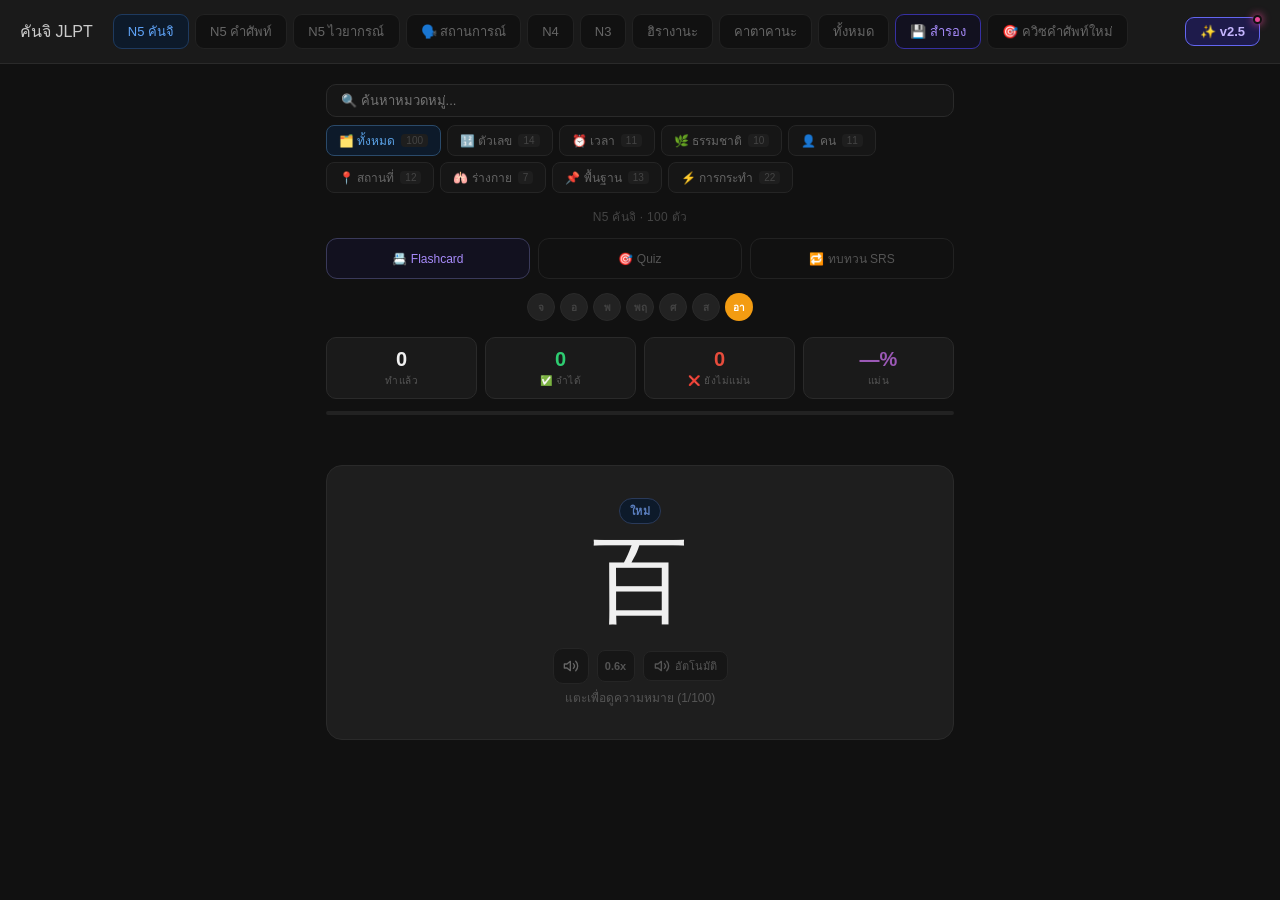
==== index.html @ 99de876d "fix: update service worker cache and html assets for PWA v5" ====
<!DOCTYPE html>
<html lang="th">
<head>
<meta charset="UTF-8">
<meta name="viewport" content="width=device-width, initial-scale=1, maximum-scale=1, user-scalable=no">
<title>คันจิ JLPT N5–N3 Flashcard</title>
<link rel="manifest" href="manifest.json">
<meta name="theme-color" content="#111111">
<meta name="mobile-web-app-capable" content="yes">
<meta name="apple-mobile-web-app-capable" content="yes">
<meta name="apple-mobile-web-app-status-bar-style" content="black">
<meta name="apple-mobile-web-app-title" content="JLPT">
<link rel="apple-touch-icon" href="apple-touch-icon.png">
<link rel="icon" type="image/png" href="icon-192.png">
<style>
*{box-sizing:border-box;margin:0;padding:0;}
body{font-family:'Segoe UI',sans-serif;background:#111;color:#f0f0f0;min-height:100vh;}
.topbar{background:#1a1a1a;border-bottom:1px solid #2a2a2a;padding:14px 20px;display:flex;align-items:center;gap:12px;flex-wrap:wrap;}
.app-title{font-size:16px;font-weight:500;color:#ccc;margin-right:8px;}


.content{max-width:660px;margin:0 auto;padding:20px 16px;}
.filter-wrap{margin-bottom:14px;}
.filter-search{
  width:100%;box-sizing:border-box;
  background:#161616;border:1px solid #2a2a2a;
  border-radius:10px;padding:8px 14px;
  color:#ccc;font-size:13px;margin-bottom:8px;
  outline:none;transition:border-color .15s;
}
.filter-search:focus{border-color:#444;}
.filter-bar{display:flex;gap:6px;flex-wrap:wrap;}
.filter-chip{
  display:inline-flex;align-items:center;gap:4px;
  font-size:12px;padding:5px 12px;border-radius:8px;
  border:1px solid #252525;background:#161616;
  color:#666;cursor:pointer;transition:all .15s;
  white-space:nowrap;
}
.filter-chip:hover{border-color:#3a3a3a;color:#999;background:#1c1c1c;}
.filter-chip.active{border-color:#3a3a5a;background:#1a1a2a;color:#a080f0;}
.filter-chip.active-n5{border-color:#2a4a6a;background:#0d1a2a;color:#5ba3e8;}
.filter-chip.active-vocab5{border-color:#3a2a6a;background:#1a1228;color:#a080f0;}
.filter-chip.active-n4{border-color:#1a4a1a;background:#0d1f0d;color:#4caf70;}
.filter-chip.active-n3{border-color:#4a2a1a;background:#1f100d;color:#e07850;}
.filter-chip .chip-count{
  font-size:10px;color:#444;background:#1e1e1e;
  border-radius:4px;padding:1px 5px;margin-left:2px;
}
.filter-chip.active .chip-count{color:#666;background:#ffffff10;}
.section-info{font-size:12px;color:#444;margin-bottom:12px;text-align:center;letter-spacing:.3px;}
/* stats replaced */
/* stat replaced */
.stat-n{font-size:22px;font-weight:500;}
.stat-l{font-size:11px;color:#666;margin-top:2px;}
.progress-bar{height:4px;background:#222;border-radius:2px;margin-bottom:16px;overflow:hidden;}
.progress-fill{height:100%;border-radius:2px;transition:width .3s;}
.pf-n5{background:#378ADD;}
.pf-vocab5{background:#9060e0;}
.pf-n4{background:#4caf70;}
.pf-n3{background:#e07850;}
.mode-badge{text-align:center;margin-bottom:10px;min-height:24px;}
.mode-badge span{display:inline-block;font-size:11px;padding:2px 12px;border-radius:20px;background:#2a2200;color:#e0b040;}
.card{background:#1e1e1e;border:1px solid #2a2a2a;border-radius:16px;min-height:270px;display:flex;flex-direction:column;align-items:center;justify-content:center;padding:2rem;cursor:pointer;transition:border-color .15s;margin-bottom:12px;user-select:none;}
.card:hover{border-color:#444;}
.kanji-big{font-size:96px;line-height:1;margin-bottom:10px;}
.vocab-big{font-size:38px;line-height:1.3;margin-bottom:10px;font-weight:500;text-align:center;word-break:break-all;}
.card-hint{font-size:12px;color:#555;}
.meaning{font-size:26px;font-weight:500;margin-bottom:6px;}
.readings{font-size:13px;color:#777;margin-bottom:4px;}
.cat-badge{display:inline-block;font-size:11px;padding:2px 10px;border-radius:10px;margin-top:6px;}


.done-screen{text-align:center;padding:2rem 0;}
.done-pct{font-size:60px;font-weight:500;margin-bottom:6px;}
.done-title{font-size:20px;font-weight:500;margin-bottom:6px;}
.done-sub{font-size:13px;color:#777;margin-bottom:20px;}
::-webkit-scrollbar{width:5px;}
::-webkit-scrollbar-track{background:#111;}
::-webkit-scrollbar-thumb{background:#333;border-radius:3px;}

/* ── STATS EXTENDED ── */
.stats{display:grid;grid-template-columns:repeat(4,1fr);gap:8px;margin-bottom:12px;}
.stat{background:#1a1a1a;border-radius:10px;padding:10px;text-align:center;border:1px solid #2a2a2a;}
.stat-n{font-size:20px;font-weight:600;}
.stat-l{font-size:10px;color:#555;margin-top:2px;letter-spacing:.5px;}
.stat-streak{color:#f39c12;}
.stat-pct{color:#9b59b6;}

/* ── QUIZ MODE ── */
.quiz-question{font-size:72px;font-weight:300;text-align:center;padding:30px 10px 10px;line-height:1.1;}
.quiz-question-sub{font-size:14px;color:#666;text-align:center;margin-bottom:20px;}
.quiz-choices{display:grid;grid-template-columns:1fr 1fr;gap:10px;margin-top:10px;}


/* ── MODE SELECTOR ── */


/* ── SRS BADGE ── */
.srs-badge{
  display:inline-block;padding:3px 10px;border-radius:20px;
  font-size:11px;font-weight:600;letter-spacing:.5px;margin-bottom:8px;
}
.srs-new{background:#0d1a2a;color:#5b7fbf;border:1px solid #2a3a5a;}
.srs-due{background:#2a1a0d;color:#e67e22;border:1px solid #5a3a1a;}
.srs-ok{background:#0d2a1a;color:#27ae60;border:1px solid #1a5a2a;}

/* ── SESSION DONE ── */
.done-wrap{padding:20px 0;text-align:center;}
.done-title{font-size:26px;font-weight:600;margin-bottom:6px;}
.done-sub{font-size:14px;color:#666;margin-bottom:24px;}
.done-grid{display:grid;grid-template-columns:1fr 1fr;gap:10px;margin-bottom:20px;}
.done-card{background:#1a1a1a;border-radius:12px;padding:16px;border:1px solid #2a2a2a;}
.done-num{font-size:28px;font-weight:700;}
.done-lbl{font-size:11px;color:#555;margin-top:4px;}


/* ── STREAK / CALENDAR ── */
.streak-row{display:flex;justify-content:center;gap:5px;margin:0 auto 16px;flex-wrap:wrap;}
.streak-dot{
  width:28px;height:28px;border-radius:50%;font-size:10px;
  display:flex;align-items:center;justify-content:center;
  font-weight:600;
}
.streak-dot.done{background:#27ae60;color:#fff;}
.streak-dot.today{background:#f39c12;color:#fff;}
.streak-dot.empty{background:#222;color:#444;border:1px solid #2a2a2a;}

/* ── CARD เพิ่ม feedback ── */
.card-feedback{text-align:center;padding:6px 0 0;font-size:13px;color:#666;}


/* ══ BUTTONS — redesigned ══ */
.btn-wrong,.btn-right{
  flex:1;position:relative;overflow:hidden;
  padding:14px 10px;font-size:14px;font-weight:500;
  border-radius:14px;cursor:pointer;
  transition:transform .12s, opacity .12s;
  display:flex;align-items:center;justify-content:center;gap:8px;
  border:none;
}
.btn-wrong{
  background:#2a0e0e;color:#f87171;
  box-shadow:inset 0 0 0 1.5px #7f1d1d;
}
.btn-wrong:hover{background:#3a1212;transform:translateY(-1px);}
.btn-wrong:active{transform:scale(.97);}
.btn-right{
  background:#0e2a18;color:#4ade80;
  box-shadow:inset 0 0 0 1.5px #14532d;
}
.btn-right:hover{background:#122e1c;transform:translateY(-1px);}
.btn-right:active{transform:scale(.97);}
.btn-row{display:flex;gap:10px;margin-top:14px;}

/* ── Mode tabs ── */
.mode-tabs{display:flex;gap:8px;margin-bottom:14px;}
.mode-tab{
  flex:1;padding:10px 6px;border-radius:11px;font-size:12px;font-weight:500;
  border:1.5px solid #222;background:#111;
  color:#555;cursor:pointer;text-align:center;
  transition:all .15s;display:flex;align-items:center;justify-content:center;gap:5px;
}
.mode-tab:hover{border-color:#333;color:#888;}
.mode-tab.active{border-color:#3a3a5a;color:#a78bfa;background:#12111f;}

/* ── Level tabs ── */
.level-tabs{display:flex;gap:6px;}
.level-tab{
  padding:6px 14px;border-radius:9px;
  border:1.5px solid #222;background:#111;
  color:#666;cursor:pointer;font-size:13px;font-weight:500;
  transition:all .15s;
}
.level-tab:hover{border-color:#333;color:#999;}
.level-tab.active-n5{background:#0d1a2a;color:#60a5fa;border-color:#1e3a5f;}
.level-tab.active-vocab5{background:#12111f;color:#a78bfa;border-color:#3730a3;}
.level-tab.active-n4{background:#0d1f0d;color:#4ade80;border-color:#14532d;}
.level-tab.active-n3{background:#1c0d07;color:#fb923c;border-color:#7c2d12;}
.level-tab.active-quiz{background:#1e1b4b;color:#c4b5fd;border-color:#6366f1;}

/* ── Done screen buttons ── */
.done-btn{
  width:100%;padding:14px;border-radius:13px;font-size:14px;font-weight:500;
  cursor:pointer;border:none;
  display:flex;align-items:center;justify-content:center;gap:8px;
  transition:transform .12s,opacity .12s;
}
.done-btn:hover{opacity:.88;transform:translateY(-1px);}
.done-btn:active{transform:scale(.97);}
.done-btn.primary{background:#0e2a18;color:#4ade80;box-shadow:inset 0 0 0 1.5px #14532d;}
.done-btn.secondary{background:#12111f;color:#a78bfa;box-shadow:inset 0 0 0 1.5px #3730a3;}
.done-btn.danger{background:#2a0e0e;color:#f87171;box-shadow:inset 0 0 0 1.5px #7f1d1d;}
.done-actions{display:flex;flex-direction:column;gap:10px;}

/* ── Quiz next button ── */
.quiz-next{
  display:flex;align-items:center;justify-content:center;gap:8px;
  width:100%;margin-top:12px;padding:14px;
  background:#0e2a18;border:none;box-shadow:inset 0 0 0 1.5px #14532d;
  border-radius:13px;color:#4ade80;font-size:14px;font-weight:500;
  cursor:pointer;transition:transform .12s,opacity .12s;
}
.quiz-next:hover{opacity:.88;transform:translateY(-1px);}
.quiz-next:active{transform:scale(.97);}

/* ── Quiz choices ── */
.quiz-btn{
  background:#141414;
  border:1.5px solid #252525;
  border-radius:12px;padding:15px 12px;
  font-size:14px;color:#aaa;cursor:pointer;
  text-align:center;transition:all .15s;line-height:1.4;font-weight:500;
}
.quiz-btn:hover{border-color:#444;color:#ccc;background:#1a1a1a;}
.quiz-btn.correct{background:#0e2a18;border-color:#4ade80;color:#4ade80;}
.quiz-btn.wrong{background:#2a0e0e;border-color:#f87171;color:#f87171;}
.quiz-btn.reveal{background:#12111f;border-color:#818cf8;color:#818cf8;}

.speak-btn{display:inline-flex;align-items:center;justify-content:center;width:36px;height:36px;border-radius:10px;cursor:pointer;border:1.5px solid #252525;background:#161616;color:#666;transition:all .15s;flex-shrink:0;}
.speak-btn:hover{border-color:#444;color:#aaa;background:#1c1c1c;}
.speak-btn:active{transform:scale(.93);}
.speak-slow-btn{display:inline-flex;align-items:center;justify-content:center;width:38px;height:32px;border-radius:8px;cursor:pointer;border:1.5px solid #252525;background:#161616;color:#555;font-size:11px;font-weight:600;transition:all .15s;}
.speak-slow-btn:hover{border-color:#444;color:#aaa;}
.speak-auto-btn{display:inline-flex;align-items:center;gap:5px;padding:5px 10px;border-radius:8px;cursor:pointer;border:1.5px solid #252525;background:#161616;color:#555;font-size:11px;font-weight:500;transition:all .15s;}
.speak-auto-btn:hover{border-color:#333;color:#888;}
.speak-auto-btn.active{border-color:#3730a3;color:#a78bfa;background:#12111f;}
.speak-row{display:flex;align-items:center;gap:8px;justify-content:center;margin:10px 0 4px;}
@keyframes pulse-ring{0%{box-shadow:0 0 0 0 #a78bfa40;}70%{box-shadow:0 0 0 6px #a78bfa00;}100%{box-shadow:0 0 0 0 #a78bfa00;}}

/* ── PREVENT SCROLL JUMP ON BUTTON CLICK ── */
html,body{scroll-behavior:auto!important;overscroll-behavior:none;}
#main{overflow-anchor:none;}
.level-tabs{overflow-anchor:none;}
.filter-bar{overflow-anchor:none;}
.level-tabs,.mode-tabs,.filter-bar{
  -webkit-overflow-scrolling:touch;
  overscroll-behavior:contain;
}
.level-tab,.mode-tab,.filter-chip,.speak-btn,.speak-slow-btn,.speak-auto-btn,
.btn-wrong,.btn-right,.quiz-btn,.quiz-next,.done-btn{
  touch-action:manipulation;
  -webkit-tap-highlight-color:transparent;
  user-select:none;
  -webkit-user-select:none;
}
/* ป้องกัน layout shift ตอนกดปุ่ม */
.card{will-change:auto;}
#main{min-height:320px;}

/* ── PREVENT FILTER REFLOW ── */
.filter-bar{
  min-height:36px;
  align-content:flex-start;
}
.filter-chip{
  flex-shrink:0;
}

/* ── KANA TABS ── */
.level-tab.active-hiragana{background:#1a0a2a;color:#c084fc;border-color:#6b21a8;}
.level-tab.active-katakana{background:#0a1a2a;color:#67e8f9;border-color:#0e7490;}
.pf-hiragana{background:#9333ea;}
.pf-katakana{background:#0891b2;}

/* ── KANA CARD ── */
.kana-big{font-size:120px;line-height:1;text-align:center;margin-bottom:8px;font-weight:300;}
.kana-row-badge{
  display:inline-block;padding:3px 10px;border-radius:20px;
  font-size:11px;font-weight:600;letter-spacing:.5px;margin-bottom:6px;
  background:#1e1e1e;color:#666;border:1px solid #2a2a2a;
}
.kana-romaji{font-size:32px;color:#a78bfa;font-weight:500;text-align:center;margin:6px 0;}
.kana-hint{font-size:12px;color:#444;text-align:center;margin-top:6px;}


/* ── PREVENT LAYOUT SHIFT ── */
#main{
  min-height:380px;
  contain:layout style;
}
.content-wrap{
  position:relative;
}


/* ── GRAMMAR CARD ── */
.level-tab.active-grammar5{background:#1a1200;color:#fbbf24;border-color:#92400e;}
.pf-grammar5{background:#d97706;}
.grammar-pattern{font-size:36px;font-weight:600;text-align:center;margin-bottom:6px;color:#f0f0f0;line-height:1.3;}
.grammar-reading{font-size:14px;color:#888;text-align:center;margin-bottom:10px;}
.grammar-meaning{font-size:18px;color:#fbbf24;font-weight:500;text-align:center;margin:8px 0;}
.grammar-ex{
  background:#1a1a00;border:1px solid #2a2500;border-radius:10px;
  padding:10px 14px;margin-top:10px;text-align:center;
}
.grammar-ex-jp{font-size:16px;color:#d4d4d4;margin-bottom:4px;line-height:1.5;}
.grammar-ex-th{font-size:13px;color:#888;}
.grammar-cat-badge{
  display:inline-block;padding:3px 10px;border-radius:20px;
  font-size:11px;font-weight:600;
  background:#1a1200;color:#fbbf24;border:1px solid #92400e;
  margin-bottom:8px;
}


/* ══ BACKUP / RESTORE ══ */
.level-tab.backup-tab{margin-left:auto;color:#a78bfa;border-color:#3730a3;background:#12111f;}
.backup-banner{
  display:flex;align-items:center;gap:8px;flex-wrap:wrap;
  background:#2a1a0d;border:1px solid #5a3a1a;color:#e0b040;
  border-radius:12px;padding:10px 12px;margin-bottom:12px;font-size:13px;
}
.backup-banner span{flex:1;min-width:150px;}
.backup-banner button{
  padding:6px 12px;border-radius:9px;font-size:12px;font-weight:500;cursor:pointer;
  border:1.5px solid #7c4a1a;background:#3a2410;color:#fbbf24;touch-action:manipulation;
}
.backup-banner button.ghost{background:transparent;border-color:#3a2a1a;color:#a08040;}
.modal-overlay{
  position:fixed;inset:0;background:rgba(0,0,0,.72);z-index:1000;
  display:none;align-items:center;justify-content:center;padding:16px;
}
.modal-overlay.open,
.modal-overlay.active{display:flex;}
.modal-box{
  width:100%;max-width:460px;max-height:90vh;overflow-y:auto;
  background:#1a1a1a;border:1px solid #2a2a2a;border-radius:16px;padding:18px;
}
.modal-head{display:flex;align-items:center;justify-content:space-between;font-size:16px;font-weight:600;margin-bottom:12px;}
.modal-x{
  width:32px;height:32px;border-radius:9px;border:1.5px solid #252525;
  background:#161616;color:#888;font-size:14px;cursor:pointer;touch-action:manipulation;
}
.backup-info{font-size:13px;color:#999;line-height:1.7;margin-bottom:14px;background:#141414;border-radius:10px;padding:10px 12px;}
.backup-info b{color:#ddd;font-weight:500;}
.backup-info .ok{color:#4ade80;}
.backup-info .warn{color:#fbbf24;}
.modal-actions{display:flex;flex-direction:column;gap:10px;}
.modal-actions.row{flex-direction:row;margin-top:10px;}
.modal-actions.row .done-btn{flex:1;font-size:13px;padding:12px 8px;}
.backup-adv{margin-top:14px;font-size:13px;color:#777;}
.backup-adv summary{cursor:pointer;padding:6px 0;}
.backup-adv textarea{
  width:100%;margin-top:8px;background:#111;border:1px solid #2a2a2a;border-radius:10px;
  padding:8px 10px;color:#ccc;font-size:12px;font-family:monospace;resize:vertical;
}
.backup-msg{min-height:20px;font-size:13px;margin-top:12px;text-align:center;}
.backup-msg.ok{color:#4ade80;}
.backup-msg.err{color:#f87171;}
.backup-tip{font-size:12px;color:#666;line-height:1.6;margin-top:10px;border-top:1px solid #252525;padding-top:10px;}


/* ══ SCENES (สถานการณ์จริง) ══ */
.level-tab{flex-shrink:0;white-space:nowrap;}   /* แท็บเยอะขึ้น: ไม่บีบจนตัวหนังสือขึ้นบรรทัดใหม่ ให้เลื่อนด้านข้างแทน */
.filter-chip.active-scene{border-color:#14532d;background:#0c1f14;color:#4ade80;}
.level-tab.active-scene{background:#0c1f14;color:#4ade80;border-color:#14532d;}
.pf-scene{background:#22c55e;}
.vocab-big.phrase{font-size:26px;line-height:1.55;word-break:normal;overflow-wrap:anywhere;}
.quiz-question.phrase-q{font-size:26px;font-weight:500;line-height:1.55;padding:14px 8px 6px;overflow-wrap:anywhere;}
.who-badge{display:inline-block;font-size:11px;padding:2px 10px;border-radius:10px;margin:0 0 8px 6px;}
.who-me{background:#0c1f14;color:#4ade80;}
.who-they{background:#2a1a00;color:#fbbf24;}
#scene-bar{margin-bottom:10px;text-align:center;}
.scene-open-btn{
  padding:9px 16px;border-radius:12px;font-size:14px;font-weight:500;cursor:pointer;
  border:1.5px solid #14532d;background:#0c1f14;color:#4ade80;touch-action:manipulation;
}
.scene-hint{font-size:12px;color:#555;line-height:1.6;}
.scene-box{max-width:520px;}
.scene-tip{font-size:12.5px;color:#a08040;background:#1a1408;border:1px solid #3a2a10;border-radius:10px;padding:9px 12px;margin-bottom:12px;line-height:1.7;}
.scene-play{
  width:100%;padding:11px;border-radius:12px;font-size:14px;font-weight:600;cursor:pointer;margin-bottom:12px;
  border:1.5px solid #14532d;background:#0c1f14;color:#4ade80;touch-action:manipulation;
}
.scene-line{border-radius:12px;padding:10px 12px;margin-bottom:8px;border:1px solid #252525;transition:border-color .2s,background .2s;}
.scene-line.sl-me{background:#101a14;border-left:3px solid #22c55e;}
.scene-line.sl-they{background:#1a1610;border-left:3px solid #d97706;}
.scene-line.playing{border-color:#a78bfa;background:#17142a;}
.scene-who{font-size:11px;color:#777;margin-bottom:4px;}
.scene-jp{font-size:20px;font-weight:500;line-height:1.5;color:#eee;overflow-wrap:anywhere;}
.scene-kana{font-size:13px;color:#aaa;margin-top:2px;}
.scene-ro{font-size:12.5px;color:#7a7a9a;margin-top:2px;}
.scene-th{font-size:13.5px;color:#cbb26a;margin-top:4px;line-height:1.55;}

/* ── CHANGELOG ── */
.btn-changelog-tab{
  position:relative;
  display:inline-flex;
  align-items:center;
  gap:5px;
  background:#1e1b4b!important;
  color:#c4b5fd!important;
  border-color:#6366f1!important;
  font-weight:600;
}
.btn-changelog-tab:hover{background:#312e81!important;border-color:#818cf8!important;color:#fff!important;}
.changelog-unread-dot{
  position:absolute;
  top:-3px;
  right:-3px;
  width:9px;
  height:9px;
  background:#ec4899;
  border:2px solid #111;
  border-radius:50%;
  box-shadow:0 0 8px #ec4899;
  display:none;
}
.changelog-unread-dot.show{
  display:block;
  animation:pulse-dot 1.8s infinite;
}
@keyframes pulse-dot{
  0%,100%{transform:scale(1);opacity:1;}
  50%{transform:scale(1.25);opacity:0.8;}
}
.changelog-timeline{
  display:flex;
  flex-direction:column;
  gap:14px;
  margin-top:12px;
}
.changelog-card{
  background:#18181b;
  border:1px solid #27272a;
  border-radius:12px;
  padding:14px 16px;
  position:relative;
}
.changelog-card.latest{
  border-color:#6366f1;
  background:#1e1b4b33;
  box-shadow:0 0 16px rgba(99,102,241,0.15);
}
.changelog-badge-new{
  display:inline-block;
  font-size:10px;
  font-weight:700;
  padding:2px 7px;
  background:#ec4899;
  color:#fff;
  border-radius:10px;
  margin-left:6px;
  vertical-align:middle;
}
.changelog-version-header{
  display:flex;
  align-items:center;
  justify-content:space-between;
  margin-bottom:8px;
  padding-bottom:6px;
  border-bottom:1px solid #27272a;
}
.changelog-version{
  font-size:14.5px;
  font-weight:700;
  color:#fff;
}
.changelog-date{
  font-size:12px;
  color:#a1a1aa;
}
.changelog-list{
  list-style:none;
  padding:0;
  margin:0;
  display:flex;
  flex-direction:column;
  gap:8px;
  font-size:12.5px;
  color:#d4d4d8;
  line-height:1.55;
}
.changelog-list li{
  display:flex;
  align-items:flex-start;
  gap:8px;
}
.changelog-list li span.emoji{
  flex-shrink:0;
  font-size:15px;
}
</style>
</head>
<body>
<div class="topbar">
  <span class="app-title">คันจิ JLPT</span>
  <div class="level-tabs">
    <button class="level-tab active-n5" id="tab-n5" onclick="event.preventDefault();switchLevel('n5')">N5 คันจิ</button>
    <button class="level-tab" id="tab-vocab5" onclick="event.preventDefault();switchLevel('vocab5')">N5 คำศัพท์</button>
    <button class="level-tab" id="tab-grammar5" onclick="event.preventDefault();switchLevel('grammar5')">N5 ไวยากรณ์</button>
    <button class="level-tab" id="tab-scene" onclick="event.preventDefault();switchLevel('scene')">🗣️ สถานการณ์</button>
    <button class="level-tab" id="tab-n4" onclick="event.preventDefault();switchLevel('n4')">N4</button>
    <button class="level-tab" id="tab-n3" onclick="event.preventDefault();switchLevel('n3')">N3</button>
    <button class="level-tab" id="tab-hiragana" onclick="event.preventDefault();switchLevel('hiragana')">ฮิรางานะ</button>
    <button class="level-tab" id="tab-katakana" onclick="event.preventDefault();switchLevel('katakana')">คาตาคานะ</button>
    <button class="level-tab" id="tab-all" onclick="event.preventDefault();switchLevel('all')">ทั้งหมด</button>
    <button class="level-tab backup-tab" id="btn-backup" onclick="event.preventDefault();openBackup()">💾 สำรอง</button>
    <button class="level-tab" id="tab-quiz" onclick="event.preventDefault();switchLevel('quiz')">🎯 ควิซคำศัพท์ใหม่</button>
  </div>
  <button class="level-tab btn-changelog-tab" id="btn-changelog" onclick="event.preventDefault();openChangelog()" style="margin-left:auto;flex-shrink:0;" title="บันทึกการอัปเดตระบบ">
    <span>✨ v2.5</span>
    <span class="changelog-unread-dot" id="changelog-badge-dot"></span>
  </button>
</div>
<div id="quiz-view" style="display:none;width:100%;height:calc(100dvh - 58px);min-height:500px;background:#111;">
  <iframe id="quiz-frame" src="quiz.html?embedded=1" style="width:100%;height:100%;border:none;display:block;" title="ควิซคำศัพท์ใหม่"></iframe>
</div>
<div class="content">
  <div id="backup-banner"></div>
  <div class="filter-wrap"><input class="filter-search" id="filter-search" placeholder="🔍 ค้นหาหมวดหมู่..." oninput="filterChips(this.value)"><div class="filter-bar" id="filters"></div></div>
  <div class="section-info" id="section-info"></div>
  <div id="scene-bar"></div>
  <div class="mode-tabs">
    <div class="mode-tab active" id="mt-flash" onclick="event.preventDefault();setMode('flash')">📇 Flashcard</div>
    <div class="mode-tab" id="mt-quiz" onclick="event.preventDefault();setMode('quiz')">🎯 Quiz</div>
    <div class="mode-tab" id="mt-srs" onclick="event.preventDefault();setMode('srs')">🔁 ทบทวน SRS</div>
  </div>
  <div class="streak-row" id="streak-row"></div>
  <div class="stats">
    <div class="stat"><div class="stat-n" id="s-total">0</div><div class="stat-l">ทำแล้ว</div></div>
    <div class="stat"><div class="stat-n" id="s-right" style="color:#2ecc71">0</div><div class="stat-l">✅ จำได้</div></div>
    <div class="stat"><div class="stat-n" id="s-wrong" style="color:#e74c3c">0</div><div class="stat-l">❌ ยังไม่แม่น</div></div>
    <div class="stat"><div class="stat-n stat-pct" id="s-pct">0%</div><div class="stat-l">แม่น</div></div>
  </div>
  <div class="progress-bar"><div class="progress-fill pf-n5" id="prog" style="width:0%"></div></div>
  <div class="mode-badge" id="mode-label"></div>
  <div id="main"></div>
</div>
<div class="modal-overlay" id="scene-modal" onclick="if(event.target===this)closeScene()">
  <div class="modal-box scene-box" role="dialog" aria-modal="true" aria-label="บทสนทนา">
    <div class="modal-head"><span id="scene-title"></span><button class="modal-x" onclick="closeScene()" aria-label="ปิด">✕</button></div>
    <div class="scene-tip" id="scene-tip"></div>
    <button class="scene-play" id="scene-play-btn" data-playing="0" onclick="playScene()">▶ เล่นทั้งบท</button>
    <div id="scene-list"></div>
  </div>
</div>
<div class="modal-overlay" id="backup-modal" onclick="if(event.target===this)closeBackup()">
  <div class="modal-box" role="dialog" aria-modal="true" aria-label="สำรองและกู้คืนข้อมูล">
    <div class="modal-head"><span>💾 สำรอง / กู้คืนข้อมูล</span><button class="modal-x" onclick="closeBackup()" aria-label="ปิด">✕</button></div>
    <div class="backup-info" id="backup-info"></div>
    <div class="modal-actions">
      <button class="done-btn primary" onclick="exportBackup()">⬆️ ส่งออกไฟล์สำรอง</button>
      <button class="done-btn secondary" onclick="document.getElementById('import-file').click()">⬇️ นำเข้าจากไฟล์</button>
      <input type="file" id="import-file" accept=".json,application/json" hidden onchange="importFile(this)">
    </div>
    <details class="backup-adv">
      <summary>ใช้ข้อความแทนไฟล์ (คัดลอก / วาง)</summary>
      <textarea id="backup-text" rows="5" placeholder="วางข้อมูลสำรองที่นี่ แล้วกด นำเข้าจากข้อความ"></textarea>
      <div class="modal-actions row">
        <button class="done-btn secondary" onclick="copyBackup()">คัดลอกข้อมูล</button>
        <button class="done-btn secondary" onclick="importFromTextarea()">นำเข้าจากข้อความ</button>
      </div>
    </details>
    <div class="backup-msg" id="backup-msg"></div>
    <div class="backup-tip">เคล็ดลับ: ข้อมูลใน Safari กับแอปที่ Add to Home Screen เก็บแยกกัน ถ้าจะย้าย ให้ส่งออกจาก Safari ก่อน แล้วนำเข้าในแอปบนหน้าจอหลัก</div>
  </div>
</div>
<!-- CHANGELOG MODAL -->
<div class="modal-overlay" id="changelog-modal" onclick="if(event.target===this)closeChangelog()">
  <div class="modal-box" role="dialog" aria-modal="true" aria-label="บันทึกการอัปเดตระบบ" style="max-width:560px;max-height:85vh;display:flex;flex-direction:column;">
    <div class="modal-head" style="flex-shrink:0;">
      <span style="display:flex;align-items:center;gap:8px;">
        <span>✨ บันทึกการอัปเดตระบบ</span>
        <span style="font-size:11px;background:#6366f122;color:#a5b4fc;border:1px solid #6366f155;padding:2px 8px;border-radius:10px;font-weight:600;">v2.5</span>
      </span>
      <button class="modal-x" onclick="closeChangelog()">✕</button>
    </div>
    <div style="overflow-y:auto;padding-right:4px;margin-top:8px;">
      <p style="font-size:13px;color:#94a3b8;margin-bottom:14px;line-height:1.5;">
        รายละเอียดการพัฒนาและฟังก์ชันใหม่ในแต่ละเวอร์ชัน เพื่อให้คุณเรียนและฝึกจำภาษาญี่ปุ่นได้อย่างมีประสิทธิภาพสูงสุด
      </p>
      <div class="changelog-timeline">
        <!-- v2.5 -->
        <div class="changelog-card latest">
          <div class="changelog-version-header">
            <div class="changelog-version">
              v2.5.0 <span class="changelog-badge-new">LATEST</span>
            </div>
            <div class="changelog-date">20 พ.ย. 2026</div>
          </div>
          <ul class="changelog-list">
            <li><span class="emoji">⏳</span><div><b>ระบบวิเคราะห์คำที่ตอบช้า:</b> หน้าสรุปผลควิซแสดงรายการคำที่ตอบช้าเกินเกณฑ์ ระบุเวลาที่ใช้ พร้อมปุ่มฟังเสียง 🔊 และปุ่ม <code>[ ฝึกเฉพาะคำที่ตอบช้า ]</code> ให้ทบทวนเฉพาะคำที่ยังไม่คล่องได้ทันที</div></li>
            <li><span class="emoji">🏷️</span><div><b>แยกหัวข้อ/บทเรียนในหน้าผลลัพธ์:</b> แยกป้ายชื่อหัวข้อออกมาให้ชัดเจน ไม่ปะปนกับข้อความยินดี</div></li>
            <li><span class="emoji">⌨️</span><div><b>ปรับปรุงโหมดพิมพ์คำอ่าน (Typing Mode):</b> ซ่อนคำใบ้ "ความหมาย: เสียงอ่าน" ไม่ให้สปอยล์คำตอบขณะทำแบบทดสอบตัวอักษร</div></li>
            <li><span class="emoji">🔤</span><div><b>ระบบตรวจโรมาจิอัจฉริยะ (Romaji Normalizer):</b> พิมพ์ <code>ぢ</code> รองรับทั้ง <code>ji</code> และ <code>di</code>, พิมพ์ <code>づ</code> รองรับทั้ง <code>zu</code> และ <code>du</code> ตามการสะกดมาตรฐานสากล</div></li>
            <li><span class="emoji">📐</span><div><b>ปรับสัดส่วนเสียงควบและเสียงกัก (拗音/促音):</b> ปรับขนาดตัวเล็กพิเศษ (ゃ, ゅ, ょ, っ ฯลฯ) ให้มีสัดส่วนชัดเจน อ่านง่าย ไม่สับสนกับตัวเต็ม</div></li>
            <li><span class="emoji">🔄</span><div><b>ระบบทดสอบต่อเนื่องข้ามหลายหัวข้อ:</b> เมื่อเลือกหลายบทและมีคำศัพท์ที่ยังไม่ได้ทำ ระบบจะแสดงกล่องแจ้งเตือนพร้อมปุ่มให้ทำคำที่เหลือต่อได้ทันที</div></li>
            <li><span class="emoji">🔍</span><div><b>ตรวจทานฐานข้อมูลทั้งระบบ (1,736 รายการ):</b> ตรวจสอบความถูกต้องของคันจิ คำศัพท์ ไวยากรณ์ และบทสนทนาสถานการณ์จริงทั้งหมด</div></li>
            <li><span class="emoji">📢</span><div><b>หน้าต่างแจ้งเตือนการอัปเดต (Changelog):</b> เพิ่มปุ่ม ✨ v2.5 พร้อมไฟแจ้งเตือนสีชมพูเมื่อมีการอัปเดตระบบ</div></li>
          </ul>
        </div>

        <!-- v2.4 -->
        <div class="changelog-card">
          <div class="changelog-version-header">
            <div class="changelog-version">v2.4.0</div>
            <div class="changelog-date">18 พ.ย. 2026</div>
          </div>
          <ul class="changelog-list">
            <li><span class="emoji">⚡</span><div><b>โหมด Speedrun Challenge:</b> จับเวลาแบบรวดเร็วทดสอบความจำระยะสั้น พร้อมจัดระดับเกรด S, A, B, C, D</div></li>
            <li><span class="emoji">🎧</span><div><b>โหมดฟังเสียงแล้วตอบ (Listening Quiz):</b> ฝึกทักษะการฟังเสียงเจ้าของภาษาโดยตรง</div></li>
            <li><span class="emoji">📚</span><div><b>ระบบคลังคำศัพท์และจัดการคำศัพท์:</b> เพิ่ม แก้ไข ลบคำศัพท์ในแต่ละบทเรียนได้เองอย่างอิสระ</div></li>
          </ul>
        </div>

        <!-- v2.3 -->
        <div class="changelog-card">
          <div class="changelog-version-header">
            <div class="changelog-version">v2.3.0</div>
            <div class="changelog-date">16 พ.ย. 2026</div>
          </div>
          <ul class="changelog-list">
            <li><span class="emoji">🗣️</span><div><b>หมวดสถานการณ์จริง (Scenes):</b> เพิ่มบทสนทนาที่พบบ่อยในชีวิตประจำวัน เช่น ร้านสะดวกซื้อ ร้านอาหาร การเดินทาง</div></li>
            <li><span class="emoji">💾</span><div><b>ระบบ Backup & Restore:</b> ส่งออกและนำเข้าข้อมูลความก้าวหน้าและคำศัพท์เป็นไฟล์ JSON สำรองไว้ได้ทุกเมื่อ</div></li>
          </ul>
        </div>

        <!-- v2.2 -->
        <div class="changelog-card">
          <div class="changelog-version-header">
            <div class="changelog-version">v2.2.0</div>
            <div class="changelog-date">14 พ.ย. 2026</div>
          </div>
          <ul class="changelog-list">
            <li><span class="emoji">📖</span><div><b>ควิซไวยากรณ์ N5 (Grammar Quiz):</b> ทดสอบรูปประโยคไวยากรณ์พร้อมตัวอย่างการใช้งานจริง</div></li>
            <li><span class="emoji">🇯🇵</span><div><b>หมวดตัวอักษร ฮิรางานะ และ คาตาคานะ:</b> คลังอักษรพื้นฐาน พร้อมเสียงขุ่น (濁音) และเสียงควบ (拗音)</div></li>
          </ul>
        </div>

        <!-- v2.1 -->
        <div class="changelog-card">
          <div class="changelog-version-header">
            <div class="changelog-version">v2.1.0</div>
            <div class="changelog-date">12 พ.ย. 2026</div>
          </div>
          <ul class="changelog-list">
            <li><span class="emoji">📊</span><div><b>ระบบความจำ SRS (Spaced Repetition):</b> ติดตามสถิติความจำ จำแนกคำที่แม่นยำและคำที่ต้องทบทวน</div></li>
            <li><span class="emoji">🔊</span><div><b>ระบบออกเสียงคำศัพท์ (TTS):</b> เสียงอ่านภาษาญี่ปุ่นที่เป็นธรรมชาติในทุกโหมดการเรียนรู้</div></li>
          </ul>
        </div>

        <!-- v2.0 -->
        <div class="changelog-card">
          <div class="changelog-version-header">
            <div class="changelog-version">v2.0.0</div>
            <div class="changelog-date">10 พ.ย. 2026</div>
          </div>
          <ul class="changelog-list">
            <li><span class="emoji">🚀</span><div><b>เปิดตัว Progressive Web App (PWA):</b> รองรับการทำงาน Offline 100% สามารถติดตั้งลงหน้าจอโฮมทั้ง iOS และ Android</div></li>
          </ul>
        </div>
      </div>
    </div>
  </div>
</div>
<script src="data/kanji.js"></script>
<script src="data/vocab5.js"></script>
<script src="data/kana.js"></script>
<script src="data/grammar5.js"></script>
<script src="data/scenes.js"></script>
<script>


function shuffle(a){const b=[...a];for(let i=b.length-1;i>0;i--){const j=Math.floor(Math.random()*(i+1));[b[i],b[j]]=[b[j],b[i]];}return b;}


// ══════════════════════════════════════════════════════════
//  STATE
// ══════════════════════════════════════════════════════════
let currentLevel='n5', activeCat='ทั้งหมด';
let deck=[], wrongSet=[], idx=0, right=0, wrong=0, flipped=false;
let currentMode='flash';   // 'flash' | 'quiz' | 'srs'
let quizAnswered=false;

// ══════════════════════════════════════════════════════════
//  LOCALSTORAGE  — สถิติ + SRS + Streak
// ══════════════════════════════════════════════════════════
function loadLS(k,def){try{const v=localStorage.getItem(k);return v!=null?JSON.parse(v):def;}catch{return def;}}
function saveLS(k,v){try{localStorage.setItem(k,JSON.stringify(v));}catch{}}

// SRS: {word -> {ease, interval, due, reps}}
function getSRS(){return loadLS('jlpt_srs',{});}
function saveSRS(d){saveLS('jlpt_srs',d);}

// Streak: {dates:[...], lastDate:'YYYY-MM-DD'}
function getStreak(){return loadLS('jlpt_streak',{dates:[],lastDate:''});}
function saveStreak(d){saveLS('jlpt_streak',d);}

// Lifetime stats
function getLifeStats(){return loadLS('jlpt_life',{sessions:0,totalRight:0,totalWrong:0});}
function saveLifeStats(d){saveLS('jlpt_life',d);}

function todayStr(){
  const d=new Date();
  return d.getFullYear()+'-'+String(d.getMonth()+1).padStart(2,'0')+'-'+String(d.getDate()).padStart(2,'0');
}

function markTodayDone(){
  const s=getStreak(), today=todayStr();
  if(!s.dates.includes(today)) s.dates.push(today);
  s.lastDate=today;
  saveStreak(s);
}

function renderStreakRow(){
  const s=getStreak(), today=todayStr();
  const el=document.getElementById('streak-row');
  if(!el) return;
  // แสดง 7 วันล่าสุด
  const days=['อา','จ','อ','พ','พฤ','ศ','ส'];
  let html='';
  for(let i=6;i>=0;i--){
    const d=new Date(); d.setDate(d.getDate()-i);
    const ds=d.getFullYear()+'-'+String(d.getMonth()+1).padStart(2,'0')+'-'+String(d.getDate()).padStart(2,'0');
    const dow=days[d.getDay()];
    const done=s.dates.includes(ds);
    const isToday=ds===today;
    html+=`<div class="streak-dot ${isToday?'today':done?'done':'empty'}" title="${ds}">${dow}</div>`;
  }
  // แสดง streak count
  let streak=0;
  for(let i=0;i<30;i++){
    const d=new Date(); d.setDate(d.getDate()-i);
    const ds=d.getFullYear()+'-'+String(d.getMonth()+1).padStart(2,'0')+'-'+String(d.getDate()).padStart(2,'0');
    if(s.dates.includes(ds)) streak++; else break;
  }
  if(streak>0) html+=`<div style="font-size:12px;color:#f39c12;margin-left:6px;display:flex;align-items:center">🔥 ${streak}</div>`;
  el.innerHTML=html;
}

// ══════════════════════════════════════════════════════════
//  SRS ALGORITHM  (SM-2 simplified)
// ══════════════════════════════════════════════════════════
function srsKey(d){ return d.c || d.w || d.k || d.p || ''; }

function srsUpdate(d, ok){
  const srs=getSRS();
  const key=srsKey(d);
  let r=srs[key]||{ease:2.5,interval:1,due:0,reps:0};
  if(ok){
    r.reps++;
    r.interval = r.reps===1?1: r.reps===2?3: Math.round(r.interval*r.ease);
    r.ease=Math.max(1.3, r.ease+(0.1-(5-4)*(0.08+(5-4)*0.02)));
  } else {
    r.reps=0; r.interval=1; r.ease=Math.max(1.3,r.ease-0.2);
  }
  r.due=Date.now()+(r.interval*24*60*60*1000);
  srs[key]=r;
  saveSRS(srs);
}

function isDue(d){
  const srs=getSRS();
  const r=srs[srsKey(d)];
  if(!r) return true;  // ใหม่ = ถือว่า due
  return Date.now()>=r.due;
}

function srsLabel(d){
  const srs=getSRS();
  const r=srs[srsKey(d)];
  if(!r) return '<span class="srs-badge srs-new">ใหม่</span>';
  if(Date.now()>=r.due) return '<span class="srs-badge srs-due">ถึงเวลาทบทวน</span>';
  const days=Math.ceil((r.due-Date.now())/(24*60*60*1000));
  return `<span class="srs-badge srs-ok">ทบทวนใน ${days} วัน</span>`;
}

// ══════════════════════════════════════════════════════════
//  MODE SELECTOR
// ══════════════════════════════════════════════════════════
function setMode(m){
  lockScroll();
  currentMode=m;
  ['flash','quiz','srs'].forEach(x=>{
    const el=document.getElementById('mt-'+x);
    if(el) el.className='mode-tab'+(m===x?' active':'');
  });
  startAll();
}

// ══════════════════════════════════════════════════════════
//  BASE DATA
// ══════════════════════════════════════════════════════════
function shuffle(a){for(let i=a.length-1;i>0;i--){const j=Math.floor(Math.random()*(i+1));[a[i],a[j]]=[a[j],a[i]];}return a;}

function getBase(){
  if(currentLevel==='n5') return n5;
  if(currentLevel==='vocab5') return vocab5;
  if(currentLevel==='scene') return [...scenes];   // สำเนา: shuffle() สลับ array ในที่เดิม ต้องไม่ทำลายลำดับบทสนทนา
  if(currentLevel==='n4') return n4;
  if(currentLevel==='n3') return n3;
  if(currentLevel==='grammar5') return grammar5;
  if(currentLevel==='hiragana') return hiragana;
  if(currentLevel==='katakana') return katakana;
  return [...n5,...n4,...n3];
}

function getSource(){
  let base=getBase();
  const isKanaMode=currentLevel==='hiragana'||currentLevel==='katakana';
  if(activeCat!=='ทั้งหมด') base=base.filter(d=>isKanaMode?d.row===activeCat:d.cat===activeCat);
  if(currentMode==='srs'){
    const due=base.filter(d=>isDue(d));
    return shuffle(due.length>0?due:base).slice(0,30);
  }
  return shuffle(base);
}

function getCats(){
  if(currentLevel==='hiragana'||currentLevel==='katakana'){
    const rows=new Set(getBase().map(d=>d.row));
    return['ทั้งหมด',...rows];
  }
  const s=new Set(getBase().map(d=>d.cat));
  return['ทั้งหมด',...s];
}

// ══════════════════════════════════════════════════════════
//  LEVEL / FILTER
// ══════════════════════════════════════════════════════════
function switchLevel(lv){
  if(currentLevel===lv) return;  // กดซ้ำ level เดิม → ไม่ทำอะไร
  lockScroll();
  currentLevel=lv;

  const contentEl = document.querySelector('.content');
  const quizViewEl = document.getElementById('quiz-view');

  ['n5','vocab5','scene','n4','n3','grammar5','hiragana','katakana','all','quiz'].forEach(l=>{
    const t=document.getElementById('tab-'+l);
    if(t) t.className='level-tab';
  });
  const actTab = document.getElementById('tab-'+lv);
  if(actTab) actTab.className='level-tab active-'+lv;

  if(lv === 'quiz'){
    if(contentEl) contentEl.style.display = 'none';
    if(quizViewEl){
      quizViewEl.style.display = 'block';
      const iframe = document.getElementById('quiz-frame');
      if(iframe && !iframe.getAttribute('src')){
        iframe.src = 'quiz.html?embedded=1';
      }
    }
    return;
  }

  if(contentEl) contentEl.style.display = 'block';
  if(quizViewEl) quizViewEl.style.display = 'none';

  activeCat='ทั้งหมด';
  const pf=document.getElementById('prog');
  const pfMap={n5:'pf-n5',vocab5:'pf-vocab5',scene:'pf-scene',n4:'pf-n4',n3:'pf-n3',
               grammar5:'pf-grammar5',hiragana:'pf-hiragana',katakana:'pf-katakana',all:'pf-n3'};
  if(pf) pf.className='progress-fill '+(pfMap[lv]||'pf-n3');
  renderFilters(); startAll();
}


const CAT_EMOJI={
  'ทั้งหมด':'🗂️','การกระทำ':'⚡','พื้นฐาน':'📌','คน':'👤','เวลา':'⏰',
  'ธรรมชาติ':'🌿','สถานที่':'📍','ตัวเลข':'🔢','ร่างกาย':'🫁',
  'กริยา':'🏃','การทักทาย':'👋','ครอบครัว':'👨‍👩‍👧','สรรพนาม':'💬',
  'บ้าน':'🏠','อาหาร':'🍜','การเดินทาง':'🚆','โรงเรียน':'📚',
  'ช้อปปิ้ง':'🛍️','สี':'🎨','คุณศัพท์':'✨','สำนวน':'💭',
  'ปริมาณ':'📊','ทิศทาง':'🧭','งานอดิเรก':'🎮','ประเทศ':'🌏',
  'ประโยคสำคัญ':'🗣️','การทำงาน':'💼','อนุภาค':'🔗','รูปประโยค':'📝','te-form':'🔄','ない-form':'🚫','ความต้องการ':'💫','ความสามารถ':'💪','ความรู้สึก':'❤️','คำถาม':'❓','อื่นๆ':'🌟',
};
function renderFilters(){
  const cats=getCats();
  const base=getBase();
  const lvClass='active-'+(currentLevel==='all'?'n3':currentLevel);
  const container=document.getElementById('filters');

  // ถ้ายังไม่มี chip หรือ level/cat list เปลี่ยน → สร้างใหม่
  const existingCats=[...container.querySelectorAll('.filter-chip')].map(b=>b.dataset.cat);
  const storedLevel=container.dataset.level||'';
  const needRebuild = storedLevel !== currentLevel ||
                      existingCats.length !== cats.length ||
                      cats.some((c,i)=>c!==existingCats[i]);
  container.dataset.level=currentLevel;

  if(needRebuild){
    container.innerHTML=cats.map(c=>{
      const isKM=currentLevel==='hiragana'||currentLevel==='katakana';
    const cnt=c==='ทั้งหมด'?base.length:base.filter(d=>isKM?d.row===c:d.cat===c).length;
      const em=CAT_EMOJI[c]||'•';
      const isAct=c===activeCat;
      return `<button class="filter-chip${isAct?' '+lvClass:''}" onclick="event.preventDefault();setFilter('${c}')" data-cat="${c}">
        ${em} ${c}<span class="chip-count">${cnt}</span>
      </button>`;
    }).join('');
    return;
  }

  // ถ้า chip มีอยู่แล้ว → อัปเดตเฉพาะ class (ไม่ rebuild DOM)
  container.querySelectorAll('.filter-chip').forEach(btn=>{
    const c=btn.dataset.cat;
    const isAct=c===activeCat;
    btn.className='filter-chip'+(isAct?' '+lvClass:'');
  });
}

function filterChips(q){
  const btns=document.querySelectorAll('.filter-chip');
  btns.forEach(b=>{
    const cat=b.dataset.cat||'';
    b.style.display=(cat==='ทั้งหมด'||cat.includes(q)||CAT_EMOJI[cat]?.includes(q))?'':'none';
  });
}

function setFilter(c){
  if(activeCat===c) return;  // กดซ้ำ cat เดิม → ไม่ทำอะไร
  lockScroll(); activeCat=c; renderFilters(); startAll();
}

// ══════════════════════════════════════════════════════════
//  START SESSION
// ══════════════════════════════════════════════════════════
function startAll(){
  lockScroll();
  deck=getSource(); wrongSet=[]; idx=0; right=0; wrong=0;
  updateStats(); renderCard();
  document.getElementById('mode-label').innerHTML=
    currentMode==='srs'?'<span class="mode-badge">🔁 SRS Mode</span>':
    currentMode==='quiz'?'<span class="mode-badge">🎯 Quiz Mode</span>':'';
  const lblMap={n5:'N5 คันจิ',vocab5:'N5 คำศัพท์',scene:'สถานการณ์จริง',n4:'N4',n3:'N3',all:'ทุกระดับ',grammar5:'N5 ไวยากรณ์',hiragana:'ฮิรางานะ',katakana:'คาตาคานะ'};
  const lbl=lblMap[currentLevel]||currentLevel.toUpperCase();
  document.getElementById('section-info').textContent=
    lbl+(activeCat!=='ทั้งหมด'?' · '+activeCat:'')+' · '+deck.length+' ตัว';
  renderStreakRow();
  renderSceneBar();
}

function startWrong(){
  if(wrongSet.length===0) return;
  const isKana = (currentLevel === 'hiragana' || currentLevel === 'katakana');
  deck=shuffle([...wrongSet]); wrongSet=[]; idx=0; right=0; wrong=0;
  updateStats(); renderCard();
  document.getElementById('mode-label').innerHTML=`<span class="mode-badge" style="color:#e74c3c;border-color:#e74c3c">🔴 ซ่อมเฉพาะ${isKana ? 'ตัว' : 'ข้อ'}ที่ผิด</span>`;
}

// ══════════════════════════════════════════════════════════
//  STATS
// ══════════════════════════════════════════════════════════
function updateStats(){
  document.getElementById('s-total').textContent=idx;
  document.getElementById('s-right').textContent=right;
  document.getElementById('s-wrong').textContent=wrong;
  const pct=idx>0?Math.round((right/idx)*100):0;
  document.getElementById('s-pct').textContent=(idx>0?pct:'—')+'%';
  const prog=deck.length>0?Math.round((idx/deck.length)*100):0;
  document.getElementById('prog').style.width=prog+'%';
}

// ══════════════════════════════════════════════════════════
//  RENDER CARD  (Flashcard mode)
// ══════════════════════════════════════════════════════════
function renderCard(){
  if(idx>=deck.length){renderDone();return;}
  flipped=false; quizAnswered=false;
  const d=deck[idx];
  if(currentMode==='quiz'){renderQuiz(d);return;}
  const isGrammar=!!d.p;
  const isKana2=!!d.c&&!d.p;
  const isVocab=!!d.w&&!d.c&&!d.p;
  const dispWord=isKana2?d.c:isVocab?(d.k||d.w):d.k;
  if(autoSpeak){setTimeout(()=>speakCard(false),250);}
  const speakRow=`<div class="speak-row">
    <button class="speak-btn" onclick="event.stopPropagation();speakCard(false)"><svg width="16" height="16" viewBox="0 0 24 24" fill="none" stroke="currentColor" stroke-width="2" stroke-linecap="round" stroke-linejoin="round"><polygon points="11 5 6 9 2 9 2 15 6 15 11 19 11 5"/><path d="M19.07 4.93a10 10 0 0 1 0 14.14"/><path d="M15.54 8.46a5 5 0 0 1 0 7.07"/></svg></button>
    <button class="speak-slow-btn" onclick="event.stopPropagation();speakCard(true)">0.6x</button>
    <button class="speak-auto-btn${autoSpeak?' active':''}" id="auto-speak-btn" onclick="event.stopPropagation();toggleAutoSpeak()"><svg width="16" height="16" viewBox="0 0 24 24" fill="none" stroke="currentColor" stroke-width="2" stroke-linecap="round" stroke-linejoin="round"><polygon points="11 5 6 9 2 9 2 15 6 15 11 19 11 5"/><path d="M19.07 4.93a10 10 0 0 1 0 14.14"/><path d="M15.54 8.46a5 5 0 0 1 0 7.07"/></svg> อัตโนมัติ</button>
  </div>`;
  if(isGrammar){
    document.getElementById('main').innerHTML=`
      <div class="card" id="card" onclick="flipCard()">
        <div class="grammar-cat-badge">${d.cat}</div>
        <div class="grammar-pattern">${d.p}</div>
        <div class="grammar-reading">${d.r}</div>
        <div class="card-hint">แตะเพื่อดูความหมาย + ตัวอย่าง (${idx+1}/${deck.length})</div>
      </div>
      <div id="reveal"></div>`;
    return;
  }
  if(isKana2){
    document.getElementById('main').innerHTML=`
      <div class="card" id="card" onclick="flipCard()">
        <div class="kana-row-badge">${d.row}</div>
        <div class="kana-big">${d.c}</div>
        ${speakRow}
        <div class="card-hint">แตะเพื่อดูคำอ่าน (${idx+1}/${deck.length})</div>
      </div>
      <div id="reveal"></div>`;
    return;
  }
  document.getElementById('main').innerHTML=`
    <div class="card" id="card" onclick="flipCard()">
      ${srsLabel(d)}${whoBadge(d)}
      <div class="${isVocab?'vocab-big':'kanji-big'}${d.who?' phrase':''}">${dispWord}</div>
      ${isVocab&&d.k?`<div style="color:#666;font-size:13px;text-align:center;margin-top:-4px">${d.w}</div>`:''}
      ${speakRow}
      <div class="card-hint">แตะเพื่อดูความหมาย (${idx+1}/${deck.length})</div>
    </div>
    <div id="reveal"></div>`;
}

// ══════════════════════════════════════════════════════════
//  FLIP CARD
// ══════════════════════════════════════════════════════════


const catColors={
  'ตัวเลข':'background:#0c2a4a;color:#5ba3e8',
  'เวลา':'background:#0a2a14;color:#4caf70',
  'ธรรมชาติ':'background:#052a1e;color:#3dbf90',
  'คน':'background:#2a0a1e;color:#d47aa0',
  'สถานที่':'background:#2a1a00;color:#e0a030',
  'ร่างกาย':'background:#2a1008;color:#e07850',
  'พื้นฐาน':'background:#1a0a2a;color:#9a80e0',
  'การกระทำ':'background:#1e1e1e;color:#aaa',
  'การทักทาย':'background:#0a2a2a;color:#40c0b0',
  'สรรพนาม':'background:#1a0a3a;color:#b090f0',
  'ครอบครัว':'background:#2a0a2a;color:#e080c0',
  'บ้าน':'background:#1a1a00;color:#c0b030',
  'อาหาร':'background:#2a1500;color:#f09040',
  'การเดินทาง':'background:#002a1a;color:#40d080',
  'โรงเรียน':'background:#002020;color:#30b0c0',
  'ช้อปปิ้ง':'background:#2a002a;color:#d060d0',
  'สี':'background:#0a0a2a;color:#8090f0',
  'คุณศัพท์':'background:#2a1a00;color:#e0a040',
  'กริยา':'background:#001a2a;color:#40a0e0',
  'ธรรมชาติ':'background:#012a10;color:#50d070',
  'ทิศทาง':'background:#1a1a2a;color:#90a0d0',
  'ปริมาณ':'background:#2a1a1a;color:#d09090',
  'สำนวน':'background:#1a2a1a;color:#80c080',
  'งานอดิเรก':'background:#2a1a2a;color:#c080b0',
  'ประเทศ':'background:#002a2a;color:#40c0c0'
};

function flipCard(){
  if(flipped) return; flipped=true;
  const d=deck[idx];
  const isGrammarF=!!d.p;
  const isKana2F=!!d.c&&!d.p;
  const cc=catColors[d.cat]||'background:#222;color:#aaa';
  // ── Grammar branch ────────────────────────────────────────
  if(isGrammarF){
    if(autoSpeak){speak(d.p,false);}
    document.getElementById('card').innerHTML=`
      <div class="grammar-cat-badge">${d.cat}</div>
      <div class="grammar-pattern">${d.p}</div>
      <div class="grammar-reading">${d.r}</div>
      <div class="grammar-meaning">${d.th}</div>
      <div class="grammar-ex">
        <div class="grammar-ex-jp">${d.ex}</div>
        <div class="grammar-ex-th">${d.ext}</div>
      </div>`;
    document.getElementById('reveal').innerHTML=`
      <div class="btn-row">
        <button class="btn-wrong" onclick="answer(false)"><svg width="16" height="16" viewBox="0 0 24 24" fill="none" stroke="currentColor" stroke-width="2.5" stroke-linecap="round"><line x1="18" y1="6" x2="6" y2="18"/><line x1="6" y1="6" x2="18" y2="18"/></svg>ยังไม่แม่น</button>
        <button class="btn-right" onclick="answer(true)"><svg width="16" height="16" viewBox="0 0 24 24" fill="none" stroke="currentColor" stroke-width="2.5" stroke-linecap="round" stroke-linejoin="round"><polyline points="20 6 9 17 4 12"/></svg>จำได้!</button>
      </div>`;
    return;
  }
  // ── Kana branch ───────────────────────────────────────────
  if(isKana2F){
    if(autoSpeak){speakCard(false);}
    document.getElementById('card').innerHTML=`
      <div class="kana-row-badge">${d.row}</div>
      <div class="kana-big">${d.c}</div>
      <div class="kana-romaji">${d.r}</div>`;
    document.getElementById('reveal').innerHTML=`
      <div class="speak-row" style="margin-bottom:6px">
        <button class="speak-btn" onclick="speakCard(false)"><svg width="16" height="16" viewBox="0 0 24 24" fill="none" stroke="currentColor" stroke-width="2" stroke-linecap="round" stroke-linejoin="round"><polygon points="11 5 6 9 2 9 2 15 6 15 11 19 11 5"/><path d="M19.07 4.93a10 10 0 0 1 0 14.14"/><path d="M15.54 8.46a5 5 0 0 1 0 7.07"/></svg></button>
        <button class="speak-slow-btn" onclick="speakCard(true)">0.6x</button>
      </div>
      <div class="btn-row">
        <button class="btn-wrong" onclick="answer(false)"><svg width="16" height="16" viewBox="0 0 24 24" fill="none" stroke="currentColor" stroke-width="2.5" stroke-linecap="round"><line x1="18" y1="6" x2="6" y2="18"/><line x1="6" y1="6" x2="18" y2="18"/></svg>ยังไม่แม่น</button>
        <button class="btn-right" onclick="answer(true)"><svg width="16" height="16" viewBox="0 0 24 24" fill="none" stroke="currentColor" stroke-width="2.5" stroke-linecap="round" stroke-linejoin="round"><polyline points="20 6 9 17 4 12"/></svg>จำได้!</button>
      </div>`;
    return;
  }
  // ── Kanji / Vocab branch ──────────────────────────────────
  if(autoSpeak){speakCard(false);}
  const isVocab=!!d.w&&!d.c&&!d.p;
  const dispWord2=isVocab?(d.k||d.w):d.k;
  document.getElementById('card').innerHTML=`
    <div class="${isVocab?'vocab-big':'kanji-big'}${d.who?' phrase':''}">${dispWord2}</div>
    <div style="text-align:center">
      ${isVocab&&d.k?`<div style="color:#aaa;font-size:14px;margin-bottom:4px">${d.w}　(${d.r})</div>`:''}
      <div class="meaning">${d.th}</div>
      <div class="readings">${isVocab?(d.k?'':'อ่านว่า: '+d.r):'音: '+d.on+' | 訓: '+d.kun}</div>
      <span class="cat-badge" style="${cc}">${d.cat}</span>${whoBadge(d)}
    </div>`;
  document.getElementById('reveal').innerHTML=`
    <div class="speak-row" style="margin-bottom:6px">
      <button class="speak-btn" onclick="speakCard(false)"><svg width="16" height="16" viewBox="0 0 24 24" fill="none" stroke="currentColor" stroke-width="2" stroke-linecap="round" stroke-linejoin="round"><polygon points="11 5 6 9 2 9 2 15 6 15 11 19 11 5"/><path d="M19.07 4.93a10 10 0 0 1 0 14.14"/><path d="M15.54 8.46a5 5 0 0 1 0 7.07"/></svg></button>
      <button class="speak-slow-btn" onclick="speakCard(true)">0.6x</button>
    </div>
    <div class="btn-row">
      <button class="btn-wrong" onclick="answer(false)"><svg width="16" height="16" viewBox="0 0 24 24" fill="none" stroke="currentColor" stroke-width="2.5" stroke-linecap="round"><line x1="18" y1="6" x2="6" y2="18"/><line x1="6" y1="6" x2="18" y2="18"/></svg>ยังไม่แม่น</button>
      <button class="btn-right" onclick="answer(true)"><svg width="16" height="16" viewBox="0 0 24 24" fill="none" stroke="currentColor" stroke-width="2.5" stroke-linecap="round" stroke-linejoin="round"><polyline points="20 6 9 17 4 12"/></svg>จำได้!</button>
    </div>`;
}
function renderQuiz(d){
  const isVocab=!!d.w;
  const isGrammarQ0=!!d.p;
  const dispWord=isGrammarQ0?d.p:(d.c&&!d.p)?d.c:(isVocab?(d.k||d.w):d.k);   // ไวยากรณ์ใช้ p, คานะใช้ c
  if(autoSpeak){setTimeout(()=>speakCard(false),250);}
  // สร้างตัวเลือก: 1 ถูก + 3 หลอก
  const isKanaQ=!!d.c&&!d.p;
  const isGrammarQ=!!d.p;
  const pool=getBase().filter(x=>x!==d);
  shuffle(pool);
  const wrongs=pool.slice(0,3).map(x=>isKanaQ?x.r:x.th);
  const correct=isKanaQ?d.r:d.th;
  const choices=shuffle([correct,...wrongs]);

  document.getElementById('main').innerHTML=`
    <div class="card" style="cursor:default;min-height:${isKanaQ?'140':'120'}px">
      ${isKanaQ?'':srsLabel(d)+whoBadge(d)}
      <div class="${isKanaQ?'kana-big':'quiz-question'}${(d.who||isGrammarQ0)?' phrase-q':''}">${dispWord}</div>
      ${isGrammarQ0?`<div class="quiz-question-sub">${d.r}</div>`:''}
      ${(d.k&&!d.w&&!d.c&&!d.p)?`<div class="quiz-question-sub">音: ${d.on} | 訓: ${d.kun}</div>`:''}
      ${!isKanaQ&&isVocab&&d.k?`<div class="quiz-question-sub">${d.w}</div>`:''}
      ${isKanaQ?`<div class="kana-hint">เลือกคำอ่านที่ถูกต้อง</div>`:''}
    </div>
    <div class="quiz-choices" id="qchoices">
      ${choices.map((c,i)=>`
        <button class="quiz-btn" id="qb-${i}" onclick="quizAnswer(${i},'${c.replace(/'/g,"\'")}','${correct.replace(/'/g,"\'")}')">
          ${c}
        </button>`).join('')}
    </div>
    <div id="quiz-next-wrap"></div>
    <div class="card-feedback" id="qfeedback">(${idx+1}/${deck.length})</div>`;
}

function quizAnswer(i,chosen,correct){
  if(quizAnswered) return;
  quizAnswered=true;
  const d=deck[idx];
  const ok=chosen===correct;
  // ไฮไลท์ปุ่ม
  document.querySelectorAll('.quiz-btn').forEach((btn,j)=>{
    const txt=btn.textContent.trim();
    if(txt===correct) btn.classList.add('correct');
    else if(j===i&&!ok) btn.classList.add('wrong');
    else btn.classList.add('reveal');
    btn.onclick=null;
  });
  document.getElementById('qfeedback').innerHTML=
    ok?'<span style="color:#2ecc71;font-size:16px">✅ ถูกต้อง!</span>':
       '<span style="color:#e74c3c;font-size:16px">❌ ผิด — คำตอบคือ: '+correct+'</span>';
  // ปุ่มถัดไป
  document.getElementById('quiz-next-wrap').innerHTML=
    `<button class="quiz-next" onclick="answer(${ok})"><svg width="16" height="16" viewBox="0 0 24 24" fill="none" stroke="currentColor" stroke-width="2.5" stroke-linecap="round" stroke-linejoin="round"><line x1="5" y1="12" x2="19" y2="12"/><polyline points="12 5 19 12 12 19"/></svg>ถัดไป</button>`;
}

// ══════════════════════════════════════════════════════════
//  ANSWER
// ══════════════════════════════════════════════════════════
function answer(ok){
  const d=deck[idx];
  if(ok) right++; else { wrong++; wrongSet.push(d); }
  srsUpdate(d, ok);   // อัปเดต SRS ทุกครั้ง
  idx++; updateStats(); renderCard();
}

// ══════════════════════════════════════════════════════════
//  SESSION DONE
// ══════════════════════════════════════════════════════════
function renderDone(){
  // บันทึก streak + lifetime stats
  markTodayDone();
  const life=getLifeStats();
  life.sessions++; life.totalRight+=right; life.totalWrong+=wrong;
  saveLifeStats(life);
  renderStreakRow();

  const pct=right+wrong>0?Math.round(right/(right+wrong)*100):0;
  const wrongCount=wrongSet.length;
  const isKana=(currentLevel==='hiragana'||currentLevel==='katakana');
  const unit=isKana?'ตัว':'ใบ';
  const unitWord=isKana?'ตัว':'ข้อ';
  document.getElementById('main').innerHTML=`
    <div class="done-wrap">
      <div class="done-title">${pct>=80?'🎉 เยี่ยมมาก!':pct>=60?'👍 ทำได้ดี':'💪 สู้ต่อไป!'}</div>
      <div class="done-sub">ผ่านไปแล้ว ${deck.length} ${unit}</div>
      <div class="done-grid">
        <div class="done-card">
          <div class="done-num" style="color:#2ecc71">${right}</div>
          <div class="done-lbl">✅ จำได้</div>
        </div>
        <div class="done-card">
          <div class="done-num" style="color:#e74c3c">${wrong}</div>
          <div class="done-lbl">❌ ยังไม่แม่น</div>
        </div>
        <div class="done-card">
          <div class="done-num" style="color:#9b59b6">${pct}%</div>
          <div class="done-lbl">แม่นยำ</div>
        </div>
        <div class="done-card">
          <div class="done-num" style="color:#f39c12">${life.sessions}</div>
          <div class="done-lbl">เซสชั่นรวม</div>
        </div>
      </div>
      ${wrongCount>0?`
        <div style="background:#1a0f0f;border:1px solid #7f1d1d;border-radius:12px;padding:12px;margin:12px 0;text-align:left;">
          <div style="color:#f87171;font-size:13px;font-weight:600;margin-bottom:8px;">✕ ${isKana?'ตัวที่ตอบผิด':'คำที่ยังไม่แม่น'} (${wrongCount} ${unit})</div>
          <div style="display:flex;flex-wrap:wrap;gap:8px;">
            ${wrongSet.map(w=>`
              <span style="background:#261215;border:1px solid #991b1b;color:#fca5a5;padding:4px 10px;border-radius:8px;font-size:13px;">
                <b>${w.c||w.w||w.k||w.p}</b> ${w.r||w.th?`<span style="color:#94a3b8;font-size:11px;">(${w.r||w.th})</span>`:''}
              </span>
            `).join('')}
          </div>
        </div>
      `:''}
      <div class="done-actions">
        ${wrongCount>0?`<button class="done-btn danger" onclick="startWrong()"><svg width="15" height="15" viewBox="0 0 24 24" fill="none" stroke="currentColor" stroke-width="2.5" stroke-linecap="round"><polyline points="1 4 1 10 7 10"/><path d="M3.51 15a9 9 0 1 0 .49-3.51"/></svg>🔧 ซ่อมเฉพาะ${unitWord}ที่ผิด (${wrongCount} ${unit})</button>`:''}
        <button class="done-btn secondary" onclick="event.preventDefault();setMode('srs')"><svg width="15" height="15" viewBox="0 0 24 24" fill="none" stroke="currentColor" stroke-width="2.5" stroke-linecap="round" stroke-linejoin="round"><polyline points="17 1 21 5 17 9"/><path d="M3 11V9a4 4 0 0 1 4-4h14"/><polyline points="7 23 3 19 7 15"/><path d="M21 13v2a4 4 0 0 1-4 4H3"/></svg>โหมด SRS ทบทวน</button>
        <button class="done-btn primary" onclick="startAll()"><svg width="15" height="15" viewBox="0 0 24 24" fill="none" stroke="currentColor" stroke-width="2.5" stroke-linecap="round" stroke-linejoin="round"><polyline points="1 4 1 10 7 10"/><path d="M3.51 15a9 9 0 1 0 .49-3.51"/></svg>เริ่มใหม่</button>
      </div>
    </div>`;
}

// ══════════════════════════════════════════════════════════
//  KEYBOARD
// ══════════════════════════════════════════════════════════
document.addEventListener('keydown',e=>{
  if(e.target&&/^(INPUT|TEXTAREA)$/.test(e.target.tagName))return;
  if(e.code==='Space'){e.preventDefault();if(!flipped&&currentMode==='flash') flipCard();}
  if(e.code==='ArrowRight'&&flipped) answer(true);
  if(e.code==='ArrowLeft'&&flipped) answer(false);
  if(e.code==='KeyS') speakCard(false);
  if(e.code==='KeyD') speakCard(true);
});

// ══════════════════════════════════════════════════════════
//  INIT
// ══════════════════════════════════════════════════════════

let autoSpeak=loadLS('jlpt_autospeak',false);
let jaVoice=null;
function initVoice(){const vs=speechSynthesis.getVoices();jaVoice=vs.find(v=>v.lang==='ja-JP'&&v.localService)||vs.find(v=>v.lang==='ja-JP')||vs.find(v=>v.lang.startsWith('ja'))||null;}
speechSynthesis.addEventListener('voiceschanged',initVoice);
initVoice();
function speak(text,slow){if(!text)return;speechSynthesis.cancel();const u=new SpeechSynthesisUtterance(text);u.lang='ja-JP';u.rate=slow?0.6:0.85;u.pitch=1;if(jaVoice)u.voice=jaVoice;speechSynthesis.speak(u);}
function speakCard(slow){if(idx>=deck.length)return;const d=deck[idx];speak(d.p||d.c||(d.who&&d.w)||d.k||d.w||d.on||'',slow);}
function toggleAutoSpeak(){autoSpeak=!autoSpeak;saveLS('jlpt_autospeak',autoSpeak);const b=document.getElementById('auto-speak-btn');if(b)b.className='speak-auto-btn'+(autoSpeak?' active':'');}


function lockScroll(){
  const el = document.documentElement;
  const y = el.scrollTop || window.scrollY;
  // lock ทันที ก่อน DOM เปลี่ยน
  el.style.scrollBehavior = 'auto';
  requestAnimationFrame(()=>{
    el.scrollTop = y;
    window.scrollTo(0, y);
    // lock ซ้ำหลัง reflow
    setTimeout(()=>{
      el.scrollTop = y;
      window.scrollTo(0, y);
    }, 80);
  });
}

Object.keys(SCENE_INFO).forEach(k=>{CAT_EMOJI[k]=SCENE_INFO[k].emoji;});

function whoBadge(d){
  if(!d||!d.who) return '';
  return d.who==='me'
    ? '<span class="who-badge who-me">🗣️ เราพูด</span>'
    : '<span class="who-badge who-they">👂 อีกฝ่ายพูด</span>';
}

// ── แถบปุ่มเปิดตัวดูบทสนทนา ──
function renderSceneBar(){
  const el=document.getElementById('scene-bar');
  if(!el) return;
  if(currentLevel!=='scene'){el.innerHTML='';return;}
  if(activeCat==='ทั้งหมด'){
    el.innerHTML='<div class="scene-hint">เลือกสถานการณ์ด้านบน แล้วกด 📖 เพื่อดูบทสนทนาทั้งบทและฟังเสียงต่อเนื่อง</div>';
    return;
  }
  el.innerHTML='<button class="scene-open-btn" onclick="openScene()">📖 ดูบทสนทนา "'+activeCat+'"</button>';
}

// ── ตัวดูบทสนทนา ──
let sceneToken=0;
function openScene(){
  const items=scenes.filter(d=>d.cat===activeCat);
  if(!items.length) return;
  const info=SCENE_INFO[activeCat]||{emoji:'',tip:''};
  document.getElementById('scene-title').textContent=(info.emoji?info.emoji+' ':'')+activeCat;
  document.getElementById('scene-tip').textContent=info.tip||'';
  document.getElementById('scene-tip').style.display=info.tip?'':'none';
  document.getElementById('scene-list').innerHTML=items.map((d,i)=>`
    <div class="scene-line ${d.who==='me'?'sl-me':'sl-they'}" id="sl-${i}">
      <div class="scene-who">${d.who==='me'?'🗣️ เราพูด':'👂 อีกฝ่ายพูด'}</div>
      <div class="scene-jp">${d.k||d.w}</div>
      ${d.k?`<div class="scene-kana">${d.w}</div>`:''}
      <div class="scene-ro">${d.r}</div>
      <div class="scene-th">${d.th}</div>
      <div class="speak-row" style="margin-top:6px">
        <button class="speak-btn" onclick="speak(scenes.filter(x=>x.cat===activeCat)[${i}].w,false)" aria-label="ฟัง">&#9654;</button>
        <button class="speak-slow-btn" onclick="speak(scenes.filter(x=>x.cat===activeCat)[${i}].w,true)">0.6x</button>
      </div>
    </div>`).join('');
  document.getElementById('scene-modal').classList.add('open');
}
function closeScene(){
  sceneToken++;
  try{speechSynthesis.cancel();}catch{}
  document.querySelectorAll('.scene-line.playing').forEach(e=>e.classList.remove('playing'));
  const b=document.getElementById('scene-play-btn');
  if(b) b.textContent='▶ เล่นทั้งบท';
  const m=document.getElementById('scene-modal');
  if(m) m.classList.remove('open');
}
function playScene(){
  const b=document.getElementById('scene-play-btn');
  if(b&&b.dataset.playing==='1'){stopScene();return;}
  const items=scenes.filter(d=>d.cat===activeCat);
  const my=++sceneToken;
  if(b){b.dataset.playing='1';b.textContent='⏹ หยุด';}
  let i=0;
  const next=()=>{
    if(my!==sceneToken) return;
    document.querySelectorAll('.scene-line.playing').forEach(e=>e.classList.remove('playing'));
    if(i>=items.length){stopScene(true);return;}
    const row=document.getElementById('sl-'+i);
    if(row){row.classList.add('playing');row.scrollIntoView({block:'center',behavior:'smooth'});}
    const u=new SpeechSynthesisUtterance(items[i].w);
    u.lang='ja-JP'; u.rate=0.85;
    if(typeof jaVoice!=='undefined'&&jaVoice) u.voice=jaVoice;
    const go=()=>{i++;setTimeout(next,450);};
    u.onend=go; u.onerror=go;
    try{speechSynthesis.cancel();speechSynthesis.speak(u);}catch{stopScene();}
  };
  next();
}
function stopScene(done){
  sceneToken++;
  try{speechSynthesis.cancel();}catch{}
  document.querySelectorAll('.scene-line.playing').forEach(e=>e.classList.remove('playing'));
  const b=document.getElementById('scene-play-btn');
  if(b){b.dataset.playing='0';b.textContent='▶ เล่นทั้งบท';}
}

// ══════════════════════════════════════════════════════════
//  BACKUP / RESTORE / PERSIST / PWA
// ══════════════════════════════════════════════════════════
const BACKUP_KEYS=['jlpt_srs','jlpt_streak','jlpt_life','jlpt_autospeak'];
// เพิ่ม key ของระบบควิซคำศัพท์ใหม่เข้าในชุดเดียวกัน
const BACKUP_QUIZ_KEYS=['jlpt_custom_words','jlpt_mastery_v2'];
const BACKUP_META='jlpt_lastbackup';        // ไม่รวมในไฟล์สำรอง
const BACKUP_SNOOZE='jlpt_backup_snooze';   // ไม่รวมในไฟล์สำรอง
const BACKUP_REMIND_DAYS=14;
let persistState=null;                      // true | false | null (ไม่รองรับ/ยังไม่รู้)

function buildBackup(){
  const data={};
  [...BACKUP_KEYS,...BACKUP_QUIZ_KEYS].forEach(k=>{
    try{const v=localStorage.getItem(k);if(v!==null)data[k]=JSON.parse(v);}catch{}
  });
  return {app:'jlpt-study',version:2,exportedAt:new Date().toISOString(),data};
}

function setBackupMsg(text,type){
  const el=document.getElementById('backup-msg');
  if(!el)return;
  el.textContent=text||'';
  el.className='backup-msg'+(type?' '+type:'');
}

function markBackedUp(){
  saveLS(BACKUP_META,Date.now());
  renderBackupBanner();
  renderBackupInfo();
}

function renderBackupInfo(){
  const el=document.getElementById('backup-info');
  if(!el)return;
  const cards=Object.keys(getSRS()).length;
  const last=loadLS(BACKUP_META,0);
  let lastTxt='<span class="warn">ยังไม่เคยสำรอง</span>';
  if(last){
    const days=Math.floor((Date.now()-last)/86400000);
    const d=new Date(last);
    const ds=d.getDate()+'/'+(d.getMonth()+1)+'/'+d.getFullYear();
    lastTxt=ds+(days>=BACKUP_REMIND_DAYS?` <span class="warn">(${days} วันที่แล้ว)</span>`:days>0?` (${days} วันที่แล้ว)`:' (วันนี้)');
  }
  let pTxt='<span class="warn">ไม่ทราบสถานะ / ไม่รองรับ</span>';
  if(persistState===true)pTxt='<span class="ok">เบราว์เซอร์รับปากเก็บถาวรแล้ว</span>';
  else if(persistState===false)pTxt='<span class="warn">ยังไม่ได้รับการรับรอง ควรสำรองสม่ำเสมอ</span>';
  el.innerHTML=`การ์ด SRS ที่บันทึกไว้: <b>${cards}</b><br>สำรองล่าสุด: <b>${lastTxt}</b><br>การเก็บข้อมูลถาวร: ${pTxt}`;
}

function renderBackupBanner(){
  const el=document.getElementById('backup-banner');
  if(!el)return;
  const hasData=Object.keys(getSRS()).length>0||getStreak().dates.length>0;
  const last=loadLS(BACKUP_META,0);
  const days=last?Math.floor((Date.now()-last)/86400000):null;
  const snooze=loadLS(BACKUP_SNOOZE,0);
  if(!hasData||Date.now()<snooze||(last&&days<BACKUP_REMIND_DAYS)){el.innerHTML='';return;}
  const msg=last?`ยังไม่ได้สำรองข้อมูลมา ${days} วันแล้ว`:'ยังไม่เคยสำรองข้อมูลเลย';
  el.innerHTML=`<div class="backup-banner"><span>💾 ${msg}</span><button onclick="openBackup()">สำรองเลย</button><button class="ghost" onclick="snoozeBackup()">ไว้ก่อน</button></div>`;
}

function snoozeBackup(){
  saveLS(BACKUP_SNOOZE,Date.now()+3*86400000);
  renderBackupBanner();
}

function openBackup(){
  const m=document.getElementById('backup-modal');
  if(!m)return;
  setBackupMsg('');
  renderBackupInfo();
  m.classList.add('open');
}
function closeBackup(){
  const m=document.getElementById('backup-modal');
  if(m)m.classList.remove('open');
}

async function exportBackup(){
  const text=JSON.stringify(buildBackup(),null,2);
  const name='jlpt-backup-'+todayStr()+'.json';
  // 1) iOS/Android: เปิด Share Sheet (บันทึกลง Files / AirDrop / ส่งให้ตัวเอง)
  try{
    const file=new File([text],name,{type:'application/json'});
    if(navigator.canShare&&navigator.canShare({files:[file]})){
      await navigator.share({files:[file],title:'สำรองข้อมูล JLPT'});
      markBackedUp();
      setBackupMsg('ส่งออกไฟล์สำรองแล้ว','ok');
      return;
    }
  }catch(e){
    if(e&&e.name==='AbortError')return;   // ผู้ใช้กดยกเลิก
  }
  // 2) เบราว์เซอร์ทั่วไป: ดาวน์โหลดไฟล์
  try{
    const blob=new Blob([text],{type:'application/json'});
    const url=URL.createObjectURL(blob);
    const a=document.createElement('a');
    a.href=url;a.download=name;
    document.body.appendChild(a);a.click();a.remove();
    setTimeout(()=>URL.revokeObjectURL(url),4000);
    markBackedUp();
    setBackupMsg('ดาวน์โหลดไฟล์สำรองแล้ว','ok');
  }catch{
    setBackupMsg('ส่งออกไฟล์ไม่สำเร็จ ลองใช้ "คัดลอกข้อมูล" แทน','err');
  }
}

async function copyBackup(){
  const text=JSON.stringify(buildBackup());
  const ta=document.getElementById('backup-text');
  if(ta){ta.value=text;}
  try{
    await navigator.clipboard.writeText(text);
    markBackedUp();
    setBackupMsg('คัดลอกข้อมูลแล้ว นำไปวางเก็บไว้ในที่ปลอดภัย (เช่น Notes)','ok');
  }catch{
    if(ta){ta.focus();ta.select();}
    setBackupMsg('คัดลอกอัตโนมัติไม่ได้ ให้กดค้างที่ช่องข้อความแล้วเลือกคัดลอกเอง','err');
  }
}

function parseBackup(text){
  let obj;
  try{obj=JSON.parse(text);}catch{throw new Error('ข้อมูลที่ให้มาอ่านเป็น JSON ไม่ได้');}
  // รองรับทั้งไฟล์จากหน้าหลัก (app:'jlpt-study') และจากหน้าควิซ (app:'jlpt-study-quiz')
  if(!obj||!obj.app||(obj.app!=='jlpt-study'&&obj.app!=='jlpt-study-quiz')||
     (typeof obj.data!=='object'&&typeof obj.customWords==='undefined'))
    throw new Error('ไม่ใช่ไฟล์สำรองของแอปนี้');

  // ไฟล์จากหน้าควิซเก่า: {app:'jlpt-study-quiz', customWords:[], mastery:{}}
  if(obj.app==='jlpt-study-quiz'){
    const out={};
    if(Array.isArray(obj.customWords)&&obj.customWords.length>0) out.jlpt_custom_words=obj.customWords;
    if(obj.mastery&&typeof obj.mastery==='object') out.jlpt_mastery_v2=obj.mastery;
    if(Object.keys(out).length===0) throw new Error('ไม่พบข้อมูลที่นำเข้าได้ในไฟล์');
    return out;
  }

  // ไฟล์รูปแบบปัจจุบัน: {app:'jlpt-study', data:{...}}
  const d=obj.data,out={};
  if(typeof d!=='object'||d===null) throw new Error('รูปแบบข้อมูลในไฟล์ไม่ถูกต้อง');
  const isNum=v=>typeof v==='number'&&isFinite(v);
  if('jlpt_srs' in d){
    const s=d.jlpt_srs;
    if(!s||typeof s!=='object'||Array.isArray(s))throw new Error('ข้อมูล SRS ในไฟล์ไม่ถูกต้อง');
    for(const k of Object.keys(s)){
      const r=s[k];
      if(!r||!isNum(r.ease)||!isNum(r.interval)||!isNum(r.due)||!isNum(r.reps))
        throw new Error('ข้อมูล SRS ในไฟล์เสียหาย (การ์ด '+k+')');
    }
    out.jlpt_srs=s;
  }
  if('jlpt_streak' in d){
    const s=d.jlpt_streak;
    if(!s||!Array.isArray(s.dates)||!s.dates.every(x=>typeof x==='string'))
      throw new Error('ข้อมูล streak ในไฟล์ไม่ถูกต้อง');
    out.jlpt_streak={dates:s.dates,lastDate:typeof s.lastDate==='string'?s.lastDate:''};
  }
  if('jlpt_life' in d){
    const l=d.jlpt_life;
    if(!l||!isNum(l.sessions)||!isNum(l.totalRight)||!isNum(l.totalWrong))
      throw new Error('ข้อมูลสถิติรวมในไฟล์ไม่ถูกต้อง');
    out.jlpt_life={sessions:l.sessions,totalRight:l.totalRight,totalWrong:l.totalWrong};
  }
  if('jlpt_autospeak' in d) out.jlpt_autospeak=!!d.jlpt_autospeak;
  // ข้อมูลจากระบบควิซคำศัพท์ใหม่
  if('jlpt_custom_words' in d && Array.isArray(d.jlpt_custom_words)) out.jlpt_custom_words=d.jlpt_custom_words;
  if('jlpt_mastery_v2' in d && typeof d.jlpt_mastery_v2==='object') out.jlpt_mastery_v2=d.jlpt_mastery_v2;
  if(Object.keys(out).length===0) throw new Error('ไม่พบข้อมูลที่นำเข้าได้ในไฟล์');
  return out;
}

function applyImport(text){
  try{
    const out=parseBackup(text);
    const nSRS=Object.keys(out.jlpt_srs||{}).length;
    const nWords=(out.jlpt_custom_words||[]).length;
    const parts=[];
    if(nSRS>0) parts.push(nSRS+' การ์ด SRS');
    if(nWords>0) parts.push(nWords+' คำศัพท์ใหม่');
    const msg='นำเข้าข้อมูลสำรอง'+(parts.length?' ('+parts.join(', ')+')':'')+'?\nข้อมูลปัจจุบันในเครื่องนี้จะถูกแทนที่';
    if(!confirm(msg))return;
    saveLS('jlpt_prev_before_import',buildBackup());   // กันพลาด: เก็บข้อมูลเดิมไว้ 1 ชุด
    Object.keys(out).forEach(k=>saveLS(k,out[k]));
    saveLS(BACKUP_META,Date.now());
    setBackupMsg('นำเข้าสำเร็จ กำลังโหลดใหม่...','ok');
    setTimeout(()=>location.reload(),700);
  }catch(e){
    setBackupMsg(e.message||'นำเข้าไม่สำเร็จ','err');
  }
}

function importFile(input){
  const f=input.files&&input.files[0];
  if(!f)return;
  const reader=new FileReader();
  reader.onload=()=>{applyImport(String(reader.result||''));input.value='';};
  reader.onerror=()=>{setBackupMsg('อ่านไฟล์ไม่สำเร็จ','err');input.value='';};
  reader.readAsText(f);
}

function importFromTextarea(){
  const ta=document.getElementById('backup-text');
  const t=ta?ta.value.trim():'';
  if(!t){setBackupMsg('ยังไม่ได้วางข้อมูลในช่องข้อความ','err');return;}
  applyImport(t);
}

async function initPersist(){
  try{
    if(navigator.storage&&navigator.storage.persist){
      persistState=(await navigator.storage.persisted())||(await navigator.storage.persist());
    }
  }catch{persistState=null;}
  renderBackupInfo();
}

// ══════════════════════════════════════════════════════════
//  CHANGELOG / VERSION NOTIFICATION
// ══════════════════════════════════════════════════════════
const CURRENT_APP_VERSION = '2.5';

function checkChangelogBadge(){
  const seen = localStorage.getItem('jlpt_seen_version');
  const dot = document.getElementById('changelog-badge-dot');
  if(dot){
    if(seen !== CURRENT_APP_VERSION){
      dot.classList.add('show');
    } else {
      dot.classList.remove('show');
    }
  }
}

function openChangelog(){
  const m = document.getElementById('changelog-modal');
  if(m){
    m.classList.add('open');
    m.classList.add('active');
  }
  localStorage.setItem('jlpt_seen_version', CURRENT_APP_VERSION);
  checkChangelogBadge();
}

function closeChangelog(){
  const m = document.getElementById('changelog-modal');
  if(m){
    m.classList.remove('open');
    m.classList.remove('active');
  }
}

document.addEventListener('keydown',e=>{if(e.key==='Escape'){closeBackup();closeScene();closeChangelog();}});

// PWA: Service Worker (ใช้ได้เมื่อเปิดผ่าน http/https เท่านั้น ไม่ใช่ไฟล์ในเครื่อง)
if('serviceWorker' in navigator&&/^https?:$/.test(location.protocol)){
  window.addEventListener('load',()=>{
    navigator.serviceWorker.register('./sw.js').catch(()=>{});
  });
}

initPersist();
renderBackupBanner();
checkChangelogBadge();

renderFilters();
startAll();

</script>
</body>
</html>
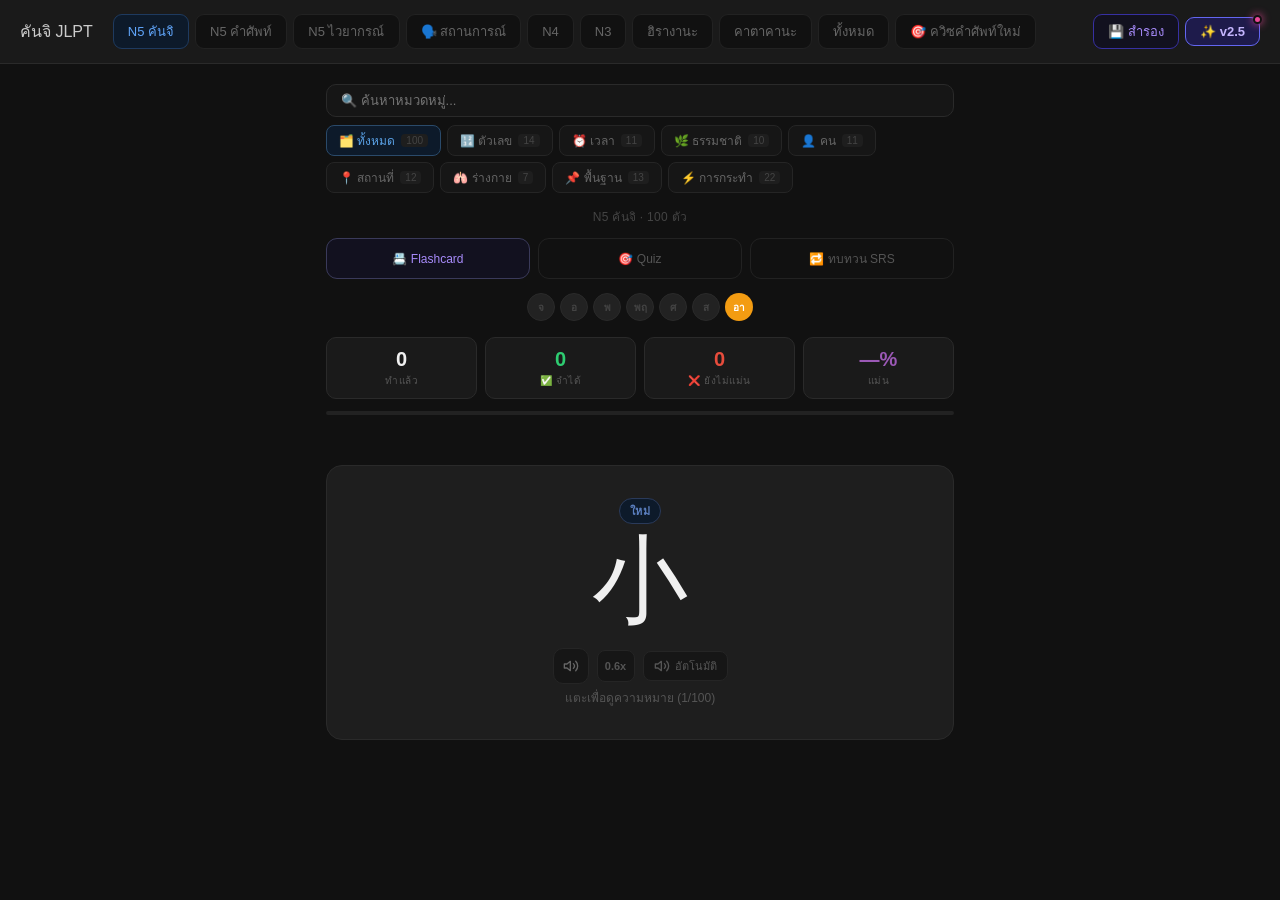
==== commit 40d96615: "feat: add PWA offline support and update quiz interface" ====
--- a/index.html
+++ b/index.html
@@ -305,7 +305,8 @@
 
 
 /* ══ BACKUP / RESTORE ══ */
-.level-tab.backup-tab{margin-left:auto;color:#a78bfa;border-color:#3730a3;background:#12111f;}
+.level-tab.backup-tab{color:#a78bfa;border-color:#3730a3;background:#12111f;}
+.level-tab.backup-tab:hover{background:#1e1b4b;border-color:#6366f1;color:#c4b5fd;}
 .backup-banner{
   display:flex;align-items:center;gap:8px;flex-wrap:wrap;
   background:#2a1a0d;border:1px solid #5a3a1a;color:#e0b040;
@@ -496,13 +497,15 @@
     <button class="level-tab" id="tab-hiragana" onclick="event.preventDefault();switchLevel('hiragana')">ฮิรางานะ</button>
     <button class="level-tab" id="tab-katakana" onclick="event.preventDefault();switchLevel('katakana')">คาตาคานะ</button>
     <button class="level-tab" id="tab-all" onclick="event.preventDefault();switchLevel('all')">ทั้งหมด</button>
-    <button class="level-tab backup-tab" id="btn-backup" onclick="event.preventDefault();openBackup()">💾 สำรอง</button>
     <button class="level-tab" id="tab-quiz" onclick="event.preventDefault();switchLevel('quiz')">🎯 ควิซคำศัพท์ใหม่</button>
   </div>
-  <button class="level-tab btn-changelog-tab" id="btn-changelog" onclick="event.preventDefault();openChangelog()" style="margin-left:auto;flex-shrink:0;" title="บันทึกการอัปเดตระบบ">
-    <span>✨ v2.5</span>
-    <span class="changelog-unread-dot" id="changelog-badge-dot"></span>
-  </button>
+  <div class="topbar-right-actions" style="display:flex;align-items:center;gap:6px;margin-left:auto;flex-shrink:0;">
+    <button class="level-tab backup-tab" id="btn-backup" onclick="event.preventDefault();openBackup()" title="สำรองและกู้คืนข้อมูล">💾 สำรอง</button>
+    <button class="level-tab btn-changelog-tab" id="btn-changelog" onclick="event.preventDefault();openChangelog()" title="บันทึกการอัปเดตระบบ">
+      <span>✨ v2.5</span>
+      <span class="changelog-unread-dot" id="changelog-badge-dot"></span>
+    </button>
+  </div>
 </div>
 <div id="quiz-view" style="display:none;width:100%;height:calc(100dvh - 58px);min-height:500px;background:#111;">
   <iframe id="quiz-frame" src="quiz.html?embedded=1" style="width:100%;height:100%;border:none;display:block;" title="ควิซคำศัพท์ใหม่"></iframe>
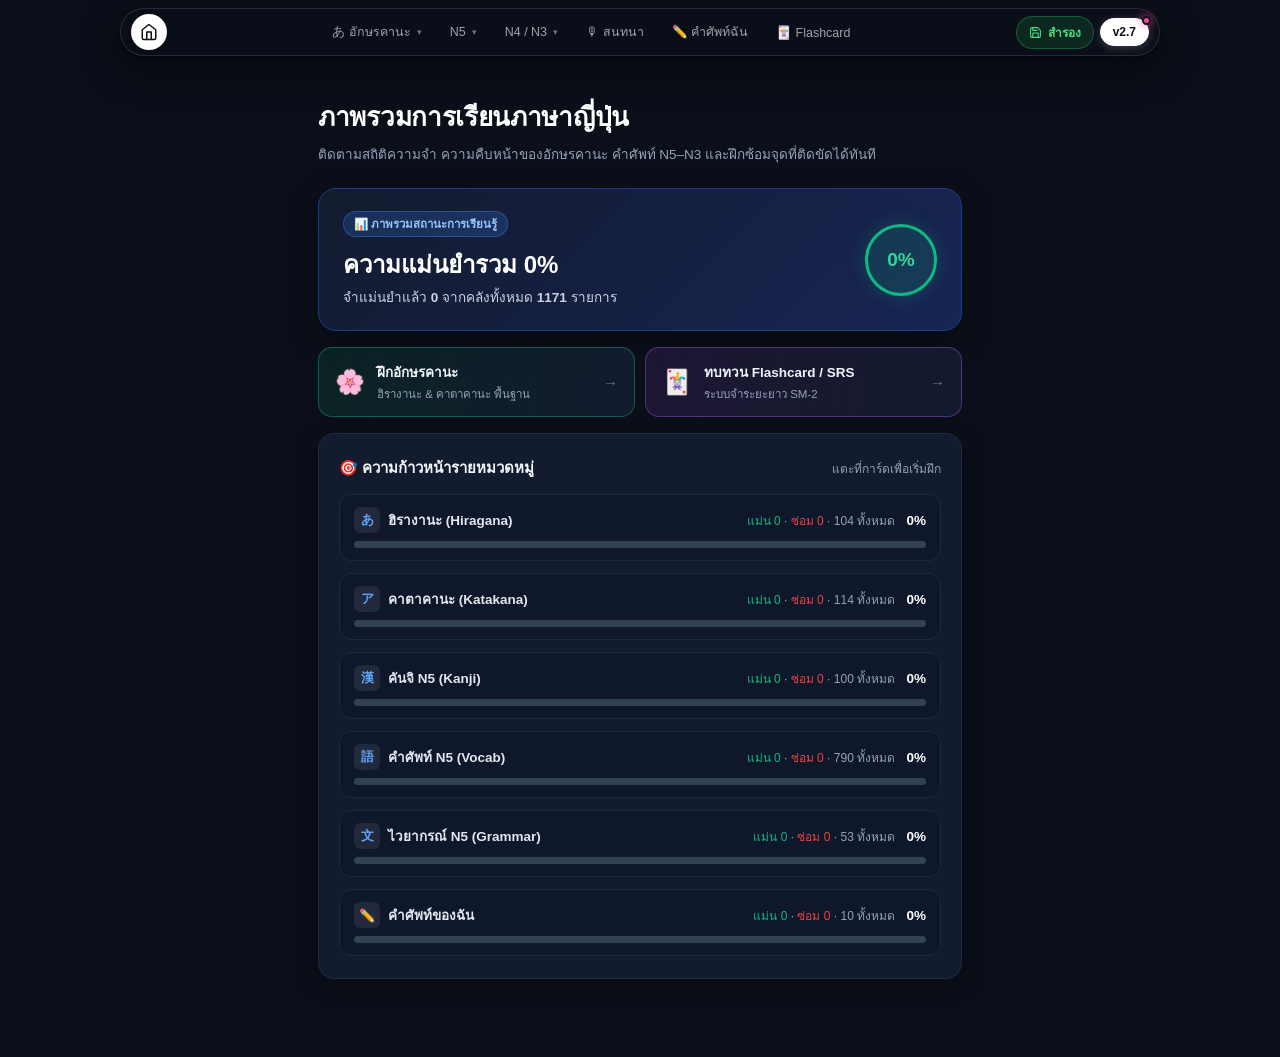
==== commit 949e360c: "feat: implement JLPT PWA flashcard and quiz application with modern UI and test suite" ====
--- a/index.html
+++ b/index.html
@@ -1,1629 +1,939 @@
-<!DOCTYPE html>
+<!doctype html>
 <html lang="th">
-<head>
-<meta charset="UTF-8">
-<meta name="viewport" content="width=device-width, initial-scale=1, maximum-scale=1, user-scalable=no">
-<title>คันจิ JLPT N5–N3 Flashcard</title>
-<link rel="manifest" href="manifest.json">
-<meta name="theme-color" content="#111111">
-<meta name="mobile-web-app-capable" content="yes">
-<meta name="apple-mobile-web-app-capable" content="yes">
-<meta name="apple-mobile-web-app-status-bar-style" content="black">
-<meta name="apple-mobile-web-app-title" content="JLPT">
-<link rel="apple-touch-icon" href="apple-touch-icon.png">
-<link rel="icon" type="image/png" href="icon-192.png">
-<style>
-*{box-sizing:border-box;margin:0;padding:0;}
-body{font-family:'Segoe UI',sans-serif;background:#111;color:#f0f0f0;min-height:100vh;}
-.topbar{background:#1a1a1a;border-bottom:1px solid #2a2a2a;padding:14px 20px;display:flex;align-items:center;gap:12px;flex-wrap:wrap;}
-.app-title{font-size:16px;font-weight:500;color:#ccc;margin-right:8px;}
-
-
-.content{max-width:660px;margin:0 auto;padding:20px 16px;}
-.filter-wrap{margin-bottom:14px;}
-.filter-search{
-  width:100%;box-sizing:border-box;
-  background:#161616;border:1px solid #2a2a2a;
-  border-radius:10px;padding:8px 14px;
-  color:#ccc;font-size:13px;margin-bottom:8px;
-  outline:none;transition:border-color .15s;
-}
-.filter-search:focus{border-color:#444;}
-.filter-bar{display:flex;gap:6px;flex-wrap:wrap;}
-.filter-chip{
-  display:inline-flex;align-items:center;gap:4px;
-  font-size:12px;padding:5px 12px;border-radius:8px;
-  border:1px solid #252525;background:#161616;
-  color:#666;cursor:pointer;transition:all .15s;
-  white-space:nowrap;
-}
-.filter-chip:hover{border-color:#3a3a3a;color:#999;background:#1c1c1c;}
-.filter-chip.active{border-color:#3a3a5a;background:#1a1a2a;color:#a080f0;}
-.filter-chip.active-n5{border-color:#2a4a6a;background:#0d1a2a;color:#5ba3e8;}
-.filter-chip.active-vocab5{border-color:#3a2a6a;background:#1a1228;color:#a080f0;}
-.filter-chip.active-n4{border-color:#1a4a1a;background:#0d1f0d;color:#4caf70;}
-.filter-chip.active-n3{border-color:#4a2a1a;background:#1f100d;color:#e07850;}
-.filter-chip .chip-count{
-  font-size:10px;color:#444;background:#1e1e1e;
-  border-radius:4px;padding:1px 5px;margin-left:2px;
-}
-.filter-chip.active .chip-count{color:#666;background:#ffffff10;}
-.section-info{font-size:12px;color:#444;margin-bottom:12px;text-align:center;letter-spacing:.3px;}
-/* stats replaced */
-/* stat replaced */
-.stat-n{font-size:22px;font-weight:500;}
-.stat-l{font-size:11px;color:#666;margin-top:2px;}
-.progress-bar{height:4px;background:#222;border-radius:2px;margin-bottom:16px;overflow:hidden;}
-.progress-fill{height:100%;border-radius:2px;transition:width .3s;}
-.pf-n5{background:#378ADD;}
-.pf-vocab5{background:#9060e0;}
-.pf-n4{background:#4caf70;}
-.pf-n3{background:#e07850;}
-.mode-badge{text-align:center;margin-bottom:10px;min-height:24px;}
-.mode-badge span{display:inline-block;font-size:11px;padding:2px 12px;border-radius:20px;background:#2a2200;color:#e0b040;}
-.card{background:#1e1e1e;border:1px solid #2a2a2a;border-radius:16px;min-height:270px;display:flex;flex-direction:column;align-items:center;justify-content:center;padding:2rem;cursor:pointer;transition:border-color .15s;margin-bottom:12px;user-select:none;}
-.card:hover{border-color:#444;}
-.kanji-big{font-size:96px;line-height:1;margin-bottom:10px;}
-.vocab-big{font-size:38px;line-height:1.3;margin-bottom:10px;font-weight:500;text-align:center;word-break:break-all;}
-.card-hint{font-size:12px;color:#555;}
-.meaning{font-size:26px;font-weight:500;margin-bottom:6px;}
-.readings{font-size:13px;color:#777;margin-bottom:4px;}
-.cat-badge{display:inline-block;font-size:11px;padding:2px 10px;border-radius:10px;margin-top:6px;}
-
-
-.done-screen{text-align:center;padding:2rem 0;}
-.done-pct{font-size:60px;font-weight:500;margin-bottom:6px;}
-.done-title{font-size:20px;font-weight:500;margin-bottom:6px;}
-.done-sub{font-size:13px;color:#777;margin-bottom:20px;}
-::-webkit-scrollbar{width:5px;}
-::-webkit-scrollbar-track{background:#111;}
-::-webkit-scrollbar-thumb{background:#333;border-radius:3px;}
-
-/* ── STATS EXTENDED ── */
-.stats{display:grid;grid-template-columns:repeat(4,1fr);gap:8px;margin-bottom:12px;}
-.stat{background:#1a1a1a;border-radius:10px;padding:10px;text-align:center;border:1px solid #2a2a2a;}
-.stat-n{font-size:20px;font-weight:600;}
-.stat-l{font-size:10px;color:#555;margin-top:2px;letter-spacing:.5px;}
-.stat-streak{color:#f39c12;}
-.stat-pct{color:#9b59b6;}
-
-/* ── QUIZ MODE ── */
-.quiz-question{font-size:72px;font-weight:300;text-align:center;padding:30px 10px 10px;line-height:1.1;}
-.quiz-question-sub{font-size:14px;color:#666;text-align:center;margin-bottom:20px;}
-.quiz-choices{display:grid;grid-template-columns:1fr 1fr;gap:10px;margin-top:10px;}
-
-
-/* ── MODE SELECTOR ── */
-
-
-/* ── SRS BADGE ── */
-.srs-badge{
-  display:inline-block;padding:3px 10px;border-radius:20px;
-  font-size:11px;font-weight:600;letter-spacing:.5px;margin-bottom:8px;
-}
-.srs-new{background:#0d1a2a;color:#5b7fbf;border:1px solid #2a3a5a;}
-.srs-due{background:#2a1a0d;color:#e67e22;border:1px solid #5a3a1a;}
-.srs-ok{background:#0d2a1a;color:#27ae60;border:1px solid #1a5a2a;}
-
-/* ── SESSION DONE ── */
-.done-wrap{padding:20px 0;text-align:center;}
-.done-title{font-size:26px;font-weight:600;margin-bottom:6px;}
-.done-sub{font-size:14px;color:#666;margin-bottom:24px;}
-.done-grid{display:grid;grid-template-columns:1fr 1fr;gap:10px;margin-bottom:20px;}
-.done-card{background:#1a1a1a;border-radius:12px;padding:16px;border:1px solid #2a2a2a;}
-.done-num{font-size:28px;font-weight:700;}
-.done-lbl{font-size:11px;color:#555;margin-top:4px;}
-
-
-/* ── STREAK / CALENDAR ── */
-.streak-row{display:flex;justify-content:center;gap:5px;margin:0 auto 16px;flex-wrap:wrap;}
-.streak-dot{
-  width:28px;height:28px;border-radius:50%;font-size:10px;
-  display:flex;align-items:center;justify-content:center;
-  font-weight:600;
-}
-.streak-dot.done{background:#27ae60;color:#fff;}
-.streak-dot.today{background:#f39c12;color:#fff;}
-.streak-dot.empty{background:#222;color:#444;border:1px solid #2a2a2a;}
-
-/* ── CARD เพิ่ม feedback ── */
-.card-feedback{text-align:center;padding:6px 0 0;font-size:13px;color:#666;}
-
-
-/* ══ BUTTONS — redesigned ══ */
-.btn-wrong,.btn-right{
-  flex:1;position:relative;overflow:hidden;
-  padding:14px 10px;font-size:14px;font-weight:500;
-  border-radius:14px;cursor:pointer;
-  transition:transform .12s, opacity .12s;
-  display:flex;align-items:center;justify-content:center;gap:8px;
-  border:none;
-}
-.btn-wrong{
-  background:#2a0e0e;color:#f87171;
-  box-shadow:inset 0 0 0 1.5px #7f1d1d;
-}
-.btn-wrong:hover{background:#3a1212;transform:translateY(-1px);}
-.btn-wrong:active{transform:scale(.97);}
-.btn-right{
-  background:#0e2a18;color:#4ade80;
-  box-shadow:inset 0 0 0 1.5px #14532d;
-}
-.btn-right:hover{background:#122e1c;transform:translateY(-1px);}
-.btn-right:active{transform:scale(.97);}
-.btn-row{display:flex;gap:10px;margin-top:14px;}
-
-/* ── Mode tabs ── */
-.mode-tabs{display:flex;gap:8px;margin-bottom:14px;}
-.mode-tab{
-  flex:1;padding:10px 6px;border-radius:11px;font-size:12px;font-weight:500;
-  border:1.5px solid #222;background:#111;
-  color:#555;cursor:pointer;text-align:center;
-  transition:all .15s;display:flex;align-items:center;justify-content:center;gap:5px;
-}
-.mode-tab:hover{border-color:#333;color:#888;}
-.mode-tab.active{border-color:#3a3a5a;color:#a78bfa;background:#12111f;}
-
-/* ── Level tabs ── */
-.level-tabs{display:flex;gap:6px;}
-.level-tab{
-  padding:6px 14px;border-radius:9px;
-  border:1.5px solid #222;background:#111;
-  color:#666;cursor:pointer;font-size:13px;font-weight:500;
-  transition:all .15s;
-}
-.level-tab:hover{border-color:#333;color:#999;}
-.level-tab.active-n5{background:#0d1a2a;color:#60a5fa;border-color:#1e3a5f;}
-.level-tab.active-vocab5{background:#12111f;color:#a78bfa;border-color:#3730a3;}
-.level-tab.active-n4{background:#0d1f0d;color:#4ade80;border-color:#14532d;}
-.level-tab.active-n3{background:#1c0d07;color:#fb923c;border-color:#7c2d12;}
-.level-tab.active-quiz{background:#1e1b4b;color:#c4b5fd;border-color:#6366f1;}
-
-/* ── Done screen buttons ── */
-.done-btn{
-  width:100%;padding:14px;border-radius:13px;font-size:14px;font-weight:500;
-  cursor:pointer;border:none;
-  display:flex;align-items:center;justify-content:center;gap:8px;
-  transition:transform .12s,opacity .12s;
-}
-.done-btn:hover{opacity:.88;transform:translateY(-1px);}
-.done-btn:active{transform:scale(.97);}
-.done-btn.primary{background:#0e2a18;color:#4ade80;box-shadow:inset 0 0 0 1.5px #14532d;}
-.done-btn.secondary{background:#12111f;color:#a78bfa;box-shadow:inset 0 0 0 1.5px #3730a3;}
-.done-btn.danger{background:#2a0e0e;color:#f87171;box-shadow:inset 0 0 0 1.5px #7f1d1d;}
-.done-actions{display:flex;flex-direction:column;gap:10px;}
-
-/* ── Quiz next button ── */
-.quiz-next{
-  display:flex;align-items:center;justify-content:center;gap:8px;
-  width:100%;margin-top:12px;padding:14px;
-  background:#0e2a18;border:none;box-shadow:inset 0 0 0 1.5px #14532d;
-  border-radius:13px;color:#4ade80;font-size:14px;font-weight:500;
-  cursor:pointer;transition:transform .12s,opacity .12s;
-}
-.quiz-next:hover{opacity:.88;transform:translateY(-1px);}
-.quiz-next:active{transform:scale(.97);}
-
-/* ── Quiz choices ── */
-.quiz-btn{
-  background:#141414;
-  border:1.5px solid #252525;
-  border-radius:12px;padding:15px 12px;
-  font-size:14px;color:#aaa;cursor:pointer;
-  text-align:center;transition:all .15s;line-height:1.4;font-weight:500;
-}
-.quiz-btn:hover{border-color:#444;color:#ccc;background:#1a1a1a;}
-.quiz-btn.correct{background:#0e2a18;border-color:#4ade80;color:#4ade80;}
-.quiz-btn.wrong{background:#2a0e0e;border-color:#f87171;color:#f87171;}
-.quiz-btn.reveal{background:#12111f;border-color:#818cf8;color:#818cf8;}
-
-.speak-btn{display:inline-flex;align-items:center;justify-content:center;width:36px;height:36px;border-radius:10px;cursor:pointer;border:1.5px solid #252525;background:#161616;color:#666;transition:all .15s;flex-shrink:0;}
-.speak-btn:hover{border-color:#444;color:#aaa;background:#1c1c1c;}
-.speak-btn:active{transform:scale(.93);}
-.speak-slow-btn{display:inline-flex;align-items:center;justify-content:center;width:38px;height:32px;border-radius:8px;cursor:pointer;border:1.5px solid #252525;background:#161616;color:#555;font-size:11px;font-weight:600;transition:all .15s;}
-.speak-slow-btn:hover{border-color:#444;color:#aaa;}
-.speak-auto-btn{display:inline-flex;align-items:center;gap:5px;padding:5px 10px;border-radius:8px;cursor:pointer;border:1.5px solid #252525;background:#161616;color:#555;font-size:11px;font-weight:500;transition:all .15s;}
-.speak-auto-btn:hover{border-color:#333;color:#888;}
-.speak-auto-btn.active{border-color:#3730a3;color:#a78bfa;background:#12111f;}
-.speak-row{display:flex;align-items:center;gap:8px;justify-content:center;margin:10px 0 4px;}
-@keyframes pulse-ring{0%{box-shadow:0 0 0 0 #a78bfa40;}70%{box-shadow:0 0 0 6px #a78bfa00;}100%{box-shadow:0 0 0 0 #a78bfa00;}}
-
-/* ── PREVENT SCROLL JUMP ON BUTTON CLICK ── */
-html,body{scroll-behavior:auto!important;overscroll-behavior:none;}
-#main{overflow-anchor:none;}
-.level-tabs{overflow-anchor:none;}
-.filter-bar{overflow-anchor:none;}
-.level-tabs,.mode-tabs,.filter-bar{
-  -webkit-overflow-scrolling:touch;
-  overscroll-behavior:contain;
-}
-.level-tab,.mode-tab,.filter-chip,.speak-btn,.speak-slow-btn,.speak-auto-btn,
-.btn-wrong,.btn-right,.quiz-btn,.quiz-next,.done-btn{
-  touch-action:manipulation;
-  -webkit-tap-highlight-color:transparent;
-  user-select:none;
-  -webkit-user-select:none;
-}
-/* ป้องกัน layout shift ตอนกดปุ่ม */
-.card{will-change:auto;}
-#main{min-height:320px;}
-
-/* ── PREVENT FILTER REFLOW ── */
-.filter-bar{
-  min-height:36px;
-  align-content:flex-start;
-}
-.filter-chip{
-  flex-shrink:0;
-}
-
-/* ── KANA TABS ── */
-.level-tab.active-hiragana{background:#1a0a2a;color:#c084fc;border-color:#6b21a8;}
-.level-tab.active-katakana{background:#0a1a2a;color:#67e8f9;border-color:#0e7490;}
-.pf-hiragana{background:#9333ea;}
-.pf-katakana{background:#0891b2;}
-
-/* ── KANA CARD ── */
-.kana-big{font-size:120px;line-height:1;text-align:center;margin-bottom:8px;font-weight:300;}
-.kana-row-badge{
-  display:inline-block;padding:3px 10px;border-radius:20px;
-  font-size:11px;font-weight:600;letter-spacing:.5px;margin-bottom:6px;
-  background:#1e1e1e;color:#666;border:1px solid #2a2a2a;
-}
-.kana-romaji{font-size:32px;color:#a78bfa;font-weight:500;text-align:center;margin:6px 0;}
-.kana-hint{font-size:12px;color:#444;text-align:center;margin-top:6px;}
-
-
-/* ── PREVENT LAYOUT SHIFT ── */
-#main{
-  min-height:380px;
-  contain:layout style;
-}
-.content-wrap{
-  position:relative;
-}
-
-
-/* ── GRAMMAR CARD ── */
-.level-tab.active-grammar5{background:#1a1200;color:#fbbf24;border-color:#92400e;}
-.pf-grammar5{background:#d97706;}
-.grammar-pattern{font-size:36px;font-weight:600;text-align:center;margin-bottom:6px;color:#f0f0f0;line-height:1.3;}
-.grammar-reading{font-size:14px;color:#888;text-align:center;margin-bottom:10px;}
-.grammar-meaning{font-size:18px;color:#fbbf24;font-weight:500;text-align:center;margin:8px 0;}
-.grammar-ex{
-  background:#1a1a00;border:1px solid #2a2500;border-radius:10px;
-  padding:10px 14px;margin-top:10px;text-align:center;
-}
-.grammar-ex-jp{font-size:16px;color:#d4d4d4;margin-bottom:4px;line-height:1.5;}
-.grammar-ex-th{font-size:13px;color:#888;}
-.grammar-cat-badge{
-  display:inline-block;padding:3px 10px;border-radius:20px;
-  font-size:11px;font-weight:600;
-  background:#1a1200;color:#fbbf24;border:1px solid #92400e;
-  margin-bottom:8px;
-}
-
-
-/* ══ BACKUP / RESTORE ══ */
-.level-tab.backup-tab{color:#a78bfa;border-color:#3730a3;background:#12111f;}
-.level-tab.backup-tab:hover{background:#1e1b4b;border-color:#6366f1;color:#c4b5fd;}
-.backup-banner{
-  display:flex;align-items:center;gap:8px;flex-wrap:wrap;
-  background:#2a1a0d;border:1px solid #5a3a1a;color:#e0b040;
-  border-radius:12px;padding:10px 12px;margin-bottom:12px;font-size:13px;
-}
-.backup-banner span{flex:1;min-width:150px;}
-.backup-banner button{
-  padding:6px 12px;border-radius:9px;font-size:12px;font-weight:500;cursor:pointer;
-  border:1.5px solid #7c4a1a;background:#3a2410;color:#fbbf24;touch-action:manipulation;
-}
-.backup-banner button.ghost{background:transparent;border-color:#3a2a1a;color:#a08040;}
-.modal-overlay{
-  position:fixed;inset:0;background:rgba(0,0,0,.72);z-index:1000;
-  display:none;align-items:center;justify-content:center;padding:16px;
-}
-.modal-overlay.open,
-.modal-overlay.active{display:flex;}
-.modal-box{
-  width:100%;max-width:460px;max-height:90vh;overflow-y:auto;
-  background:#1a1a1a;border:1px solid #2a2a2a;border-radius:16px;padding:18px;
-}
-.modal-head{display:flex;align-items:center;justify-content:space-between;font-size:16px;font-weight:600;margin-bottom:12px;}
-.modal-x{
-  width:32px;height:32px;border-radius:9px;border:1.5px solid #252525;
-  background:#161616;color:#888;font-size:14px;cursor:pointer;touch-action:manipulation;
-}
-.backup-info{font-size:13px;color:#999;line-height:1.7;margin-bottom:14px;background:#141414;border-radius:10px;padding:10px 12px;}
-.backup-info b{color:#ddd;font-weight:500;}
-.backup-info .ok{color:#4ade80;}
-.backup-info .warn{color:#fbbf24;}
-.modal-actions{display:flex;flex-direction:column;gap:10px;}
-.modal-actions.row{flex-direction:row;margin-top:10px;}
-.modal-actions.row .done-btn{flex:1;font-size:13px;padding:12px 8px;}
-.backup-adv{margin-top:14px;font-size:13px;color:#777;}
-.backup-adv summary{cursor:pointer;padding:6px 0;}
-.backup-adv textarea{
-  width:100%;margin-top:8px;background:#111;border:1px solid #2a2a2a;border-radius:10px;
-  padding:8px 10px;color:#ccc;font-size:12px;font-family:monospace;resize:vertical;
-}
-.backup-msg{min-height:20px;font-size:13px;margin-top:12px;text-align:center;}
-.backup-msg.ok{color:#4ade80;}
-.backup-msg.err{color:#f87171;}
-.backup-tip{font-size:12px;color:#666;line-height:1.6;margin-top:10px;border-top:1px solid #252525;padding-top:10px;}
-
-
-/* ══ SCENES (สถานการณ์จริง) ══ */
-.level-tab{flex-shrink:0;white-space:nowrap;}   /* แท็บเยอะขึ้น: ไม่บีบจนตัวหนังสือขึ้นบรรทัดใหม่ ให้เลื่อนด้านข้างแทน */
-.filter-chip.active-scene{border-color:#14532d;background:#0c1f14;color:#4ade80;}
-.level-tab.active-scene{background:#0c1f14;color:#4ade80;border-color:#14532d;}
-.pf-scene{background:#22c55e;}
-.vocab-big.phrase{font-size:26px;line-height:1.55;word-break:normal;overflow-wrap:anywhere;}
-.quiz-question.phrase-q{font-size:26px;font-weight:500;line-height:1.55;padding:14px 8px 6px;overflow-wrap:anywhere;}
-.who-badge{display:inline-block;font-size:11px;padding:2px 10px;border-radius:10px;margin:0 0 8px 6px;}
-.who-me{background:#0c1f14;color:#4ade80;}
-.who-they{background:#2a1a00;color:#fbbf24;}
-#scene-bar{margin-bottom:10px;text-align:center;}
-.scene-open-btn{
-  padding:9px 16px;border-radius:12px;font-size:14px;font-weight:500;cursor:pointer;
-  border:1.5px solid #14532d;background:#0c1f14;color:#4ade80;touch-action:manipulation;
-}
-.scene-hint{font-size:12px;color:#555;line-height:1.6;}
-.scene-box{max-width:520px;}
-.scene-tip{font-size:12.5px;color:#a08040;background:#1a1408;border:1px solid #3a2a10;border-radius:10px;padding:9px 12px;margin-bottom:12px;line-height:1.7;}
-.scene-play{
-  width:100%;padding:11px;border-radius:12px;font-size:14px;font-weight:600;cursor:pointer;margin-bottom:12px;
-  border:1.5px solid #14532d;background:#0c1f14;color:#4ade80;touch-action:manipulation;
-}
-.scene-line{border-radius:12px;padding:10px 12px;margin-bottom:8px;border:1px solid #252525;transition:border-color .2s,background .2s;}
-.scene-line.sl-me{background:#101a14;border-left:3px solid #22c55e;}
-.scene-line.sl-they{background:#1a1610;border-left:3px solid #d97706;}
-.scene-line.playing{border-color:#a78bfa;background:#17142a;}
-.scene-who{font-size:11px;color:#777;margin-bottom:4px;}
-.scene-jp{font-size:20px;font-weight:500;line-height:1.5;color:#eee;overflow-wrap:anywhere;}
-.scene-kana{font-size:13px;color:#aaa;margin-top:2px;}
-.scene-ro{font-size:12.5px;color:#7a7a9a;margin-top:2px;}
-.scene-th{font-size:13.5px;color:#cbb26a;margin-top:4px;line-height:1.55;}
-
-/* ── CHANGELOG ── */
-.btn-changelog-tab{
-  position:relative;
-  display:inline-flex;
-  align-items:center;
-  gap:5px;
-  background:#1e1b4b!important;
-  color:#c4b5fd!important;
-  border-color:#6366f1!important;
-  font-weight:600;
-}
-.btn-changelog-tab:hover{background:#312e81!important;border-color:#818cf8!important;color:#fff!important;}
-.changelog-unread-dot{
-  position:absolute;
-  top:-3px;
-  right:-3px;
-  width:9px;
-  height:9px;
-  background:#ec4899;
-  border:2px solid #111;
-  border-radius:50%;
-  box-shadow:0 0 8px #ec4899;
-  display:none;
-}
-.changelog-unread-dot.show{
-  display:block;
-  animation:pulse-dot 1.8s infinite;
-}
-@keyframes pulse-dot{
-  0%,100%{transform:scale(1);opacity:1;}
-  50%{transform:scale(1.25);opacity:0.8;}
-}
-.changelog-timeline{
-  display:flex;
-  flex-direction:column;
-  gap:14px;
-  margin-top:12px;
-}
-.changelog-card{
-  background:#18181b;
-  border:1px solid #27272a;
-  border-radius:12px;
-  padding:14px 16px;
-  position:relative;
-}
-.changelog-card.latest{
-  border-color:#6366f1;
-  background:#1e1b4b33;
-  box-shadow:0 0 16px rgba(99,102,241,0.15);
-}
-.changelog-badge-new{
-  display:inline-block;
-  font-size:10px;
-  font-weight:700;
-  padding:2px 7px;
-  background:#ec4899;
-  color:#fff;
-  border-radius:10px;
-  margin-left:6px;
-  vertical-align:middle;
-}
-.changelog-version-header{
-  display:flex;
-  align-items:center;
-  justify-content:space-between;
-  margin-bottom:8px;
-  padding-bottom:6px;
-  border-bottom:1px solid #27272a;
-}
-.changelog-version{
-  font-size:14.5px;
-  font-weight:700;
-  color:#fff;
-}
-.changelog-date{
-  font-size:12px;
-  color:#a1a1aa;
-}
-.changelog-list{
-  list-style:none;
-  padding:0;
-  margin:0;
-  display:flex;
-  flex-direction:column;
-  gap:8px;
-  font-size:12.5px;
-  color:#d4d4d8;
-  line-height:1.55;
-}
-.changelog-list li{
-  display:flex;
-  align-items:flex-start;
-  gap:8px;
-}
-.changelog-list li span.emoji{
-  flex-shrink:0;
-  font-size:15px;
-}
-</style>
-</head>
-<body>
-<div class="topbar">
-  <span class="app-title">คันจิ JLPT</span>
-  <div class="level-tabs">
-    <button class="level-tab active-n5" id="tab-n5" onclick="event.preventDefault();switchLevel('n5')">N5 คันจิ</button>
-    <button class="level-tab" id="tab-vocab5" onclick="event.preventDefault();switchLevel('vocab5')">N5 คำศัพท์</button>
-    <button class="level-tab" id="tab-grammar5" onclick="event.preventDefault();switchLevel('grammar5')">N5 ไวยากรณ์</button>
-    <button class="level-tab" id="tab-scene" onclick="event.preventDefault();switchLevel('scene')">🗣️ สถานการณ์</button>
-    <button class="level-tab" id="tab-n4" onclick="event.preventDefault();switchLevel('n4')">N4</button>
-    <button class="level-tab" id="tab-n3" onclick="event.preventDefault();switchLevel('n3')">N3</button>
-    <button class="level-tab" id="tab-hiragana" onclick="event.preventDefault();switchLevel('hiragana')">ฮิรางานะ</button>
-    <button class="level-tab" id="tab-katakana" onclick="event.preventDefault();switchLevel('katakana')">คาตาคานะ</button>
-    <button class="level-tab" id="tab-all" onclick="event.preventDefault();switchLevel('all')">ทั้งหมด</button>
-    <button class="level-tab" id="tab-quiz" onclick="event.preventDefault();switchLevel('quiz')">🎯 ควิซคำศัพท์ใหม่</button>
-  </div>
-  <div class="topbar-right-actions" style="display:flex;align-items:center;gap:6px;margin-left:auto;flex-shrink:0;">
-    <button class="level-tab backup-tab" id="btn-backup" onclick="event.preventDefault();openBackup()" title="สำรองและกู้คืนข้อมูล">💾 สำรอง</button>
-    <button class="level-tab btn-changelog-tab" id="btn-changelog" onclick="event.preventDefault();openChangelog()" title="บันทึกการอัปเดตระบบ">
-      <span>✨ v2.5</span>
-      <span class="changelog-unread-dot" id="changelog-badge-dot"></span>
-    </button>
-  </div>
-</div>
-<div id="quiz-view" style="display:none;width:100%;height:calc(100dvh - 58px);min-height:500px;background:#111;">
-  <iframe id="quiz-frame" src="quiz.html?embedded=1" style="width:100%;height:100%;border:none;display:block;" title="ควิซคำศัพท์ใหม่"></iframe>
-</div>
-<div class="content">
-  <div id="backup-banner"></div>
-  <div class="filter-wrap"><input class="filter-search" id="filter-search" placeholder="🔍 ค้นหาหมวดหมู่..." oninput="filterChips(this.value)"><div class="filter-bar" id="filters"></div></div>
-  <div class="section-info" id="section-info"></div>
-  <div id="scene-bar"></div>
-  <div class="mode-tabs">
-    <div class="mode-tab active" id="mt-flash" onclick="event.preventDefault();setMode('flash')">📇 Flashcard</div>
-    <div class="mode-tab" id="mt-quiz" onclick="event.preventDefault();setMode('quiz')">🎯 Quiz</div>
-    <div class="mode-tab" id="mt-srs" onclick="event.preventDefault();setMode('srs')">🔁 ทบทวน SRS</div>
-  </div>
-  <div class="streak-row" id="streak-row"></div>
-  <div class="stats">
-    <div class="stat"><div class="stat-n" id="s-total">0</div><div class="stat-l">ทำแล้ว</div></div>
-    <div class="stat"><div class="stat-n" id="s-right" style="color:#2ecc71">0</div><div class="stat-l">✅ จำได้</div></div>
-    <div class="stat"><div class="stat-n" id="s-wrong" style="color:#e74c3c">0</div><div class="stat-l">❌ ยังไม่แม่น</div></div>
-    <div class="stat"><div class="stat-n stat-pct" id="s-pct">0%</div><div class="stat-l">แม่น</div></div>
-  </div>
-  <div class="progress-bar"><div class="progress-fill pf-n5" id="prog" style="width:0%"></div></div>
-  <div class="mode-badge" id="mode-label"></div>
-  <div id="main"></div>
-</div>
-<div class="modal-overlay" id="scene-modal" onclick="if(event.target===this)closeScene()">
-  <div class="modal-box scene-box" role="dialog" aria-modal="true" aria-label="บทสนทนา">
-    <div class="modal-head"><span id="scene-title"></span><button class="modal-x" onclick="closeScene()" aria-label="ปิด">✕</button></div>
-    <div class="scene-tip" id="scene-tip"></div>
-    <button class="scene-play" id="scene-play-btn" data-playing="0" onclick="playScene()">▶ เล่นทั้งบท</button>
-    <div id="scene-list"></div>
-  </div>
-</div>
-<div class="modal-overlay" id="backup-modal" onclick="if(event.target===this)closeBackup()">
-  <div class="modal-box" role="dialog" aria-modal="true" aria-label="สำรองและกู้คืนข้อมูล">
-    <div class="modal-head"><span>💾 สำรอง / กู้คืนข้อมูล</span><button class="modal-x" onclick="closeBackup()" aria-label="ปิด">✕</button></div>
-    <div class="backup-info" id="backup-info"></div>
-    <div class="modal-actions">
-      <button class="done-btn primary" onclick="exportBackup()">⬆️ ส่งออกไฟล์สำรอง</button>
-      <button class="done-btn secondary" onclick="document.getElementById('import-file').click()">⬇️ นำเข้าจากไฟล์</button>
-      <input type="file" id="import-file" accept=".json,application/json" hidden onchange="importFile(this)">
+  <head>
+    <meta charset="UTF-8" />
+    <meta
+      name="viewport"
+      content="width=device-width, initial-scale=1, maximum-scale=1, user-scalable=no"
+    />
+    <title>JLPT ควิซ & Flashcard</title>
+    <link rel="manifest" href="manifest.json" />
+    <meta name="theme-color" content="#0b0f19" />
+    <meta name="mobile-web-app-capable" content="yes" />
+    <meta name="apple-mobile-web-app-capable" content="yes" />
+    <meta
+      name="apple-mobile-web-app-status-bar-style"
+      content="black-translucent"
+    />
+    <meta name="apple-mobile-web-app-title" content="JLPT Quiz" />
+    <link rel="apple-touch-icon" href="apple-touch-icon.png" />
+    <link rel="icon" type="image/png" href="icon-192.png" />
+    <link rel="stylesheet" href="css/shared.css?v=26" />
+    <link rel="stylesheet" href="css/quiz.css?v=26" />
+  </head>
+  <body>
+    <!-- TOP FLOATING PILL NAVBAR -->
+    <div class="floating-nav-wrapper">
+      <nav class="nav-capsule" aria-label="แถบเมนูหลัก">
+        <button
+          class="nav-brand-badge"
+          id="nav-brand-home"
+          title="หน้าภาพรวมหลัก (Overview)"
+          onclick="
+            event.preventDefault();
+            selectNavLevel('overview', event);
+          "
+        >
+          <svg width="18" height="18" viewBox="0 0 24 24" fill="none" stroke="currentColor" stroke-width="2" stroke-linecap="round" stroke-linejoin="round"><path d="M3 9l9-7 9 7v11a2 2 0 0 1-2 2H5a2 2 0 0 1-2-2z"/><polyline points="9 22 9 12 15 12 15 22"/></svg>
+        </button>
+
+        <div class="nav-menu-group">
+          <!-- 1. คานะ Dropdown -->
+          <div class="nav-dropdown-wrap" id="wrap-kana">
+            <button
+              type="button"
+              class="nav-pill-btn"
+              id="group-kana"
+              onclick="toggleNavDropdown('wrap-kana', event)"
+              aria-haspopup="true"
+            >
+              <span>あ อักษรคานะ</span>
+              <span class="nav-chevron">▾</span>
+            </button>
+            <div class="nav-dropdown-panel" role="menu">
+              <button
+                type="button"
+                class="nav-drop-item"
+                id="tab-hiragana"
+                onclick="selectNavLevel('hiragana', event)"
+                role="menuitem"
+              >
+                あ ฮิรางานะ
+              </button>
+              <button
+                type="button"
+                class="nav-drop-item"
+                id="tab-katakana"
+                onclick="selectNavLevel('katakana', event)"
+                role="menuitem"
+              >
+                ア คาตาคานะ
+              </button>
+            </div>
+          </div>
+
+          <!-- 2. N5 Dropdown -->
+          <div class="nav-dropdown-wrap" id="wrap-n5">
+            <button
+              type="button"
+              class="nav-pill-btn"
+              id="group-n5"
+              onclick="toggleNavDropdown('wrap-n5', event)"
+              aria-haspopup="true"
+            >
+              <span>N5</span>
+              <span class="nav-chevron">▾</span>
+            </button>
+            <div class="nav-dropdown-panel" role="menu">
+              <button
+                type="button"
+                class="nav-drop-item"
+                id="tab-n5"
+                onclick="selectNavLevel('n5', event)"
+                role="menuitem"
+              >
+                漢 N5 คันจิ
+              </button>
+              <button
+                type="button"
+                class="nav-drop-item"
+                id="tab-vocab5"
+                onclick="selectNavLevel('vocab5', event)"
+                role="menuitem"
+              >
+                語 N5 คำศัพท์
+              </button>
+              <button
+                type="button"
+                class="nav-drop-item"
+                id="tab-grammar5"
+                onclick="selectNavLevel('grammar5', event)"
+                role="menuitem"
+              >
+                文 N5 ไวยากรณ์
+              </button>
+            </div>
+          </div>
+
+          <!-- 3. N4 / N3 Dropdown -->
+          <div class="nav-dropdown-wrap" id="wrap-n4n3">
+            <button
+              type="button"
+              class="nav-pill-btn"
+              id="group-n4n3"
+              onclick="toggleNavDropdown('wrap-n4n3', event)"
+              aria-haspopup="true"
+            >
+              <span>N4 / N3</span>
+              <span class="nav-chevron">▾</span>
+            </button>
+            <div class="nav-dropdown-panel" role="menu">
+              <button
+                type="button"
+                class="nav-drop-item"
+                id="tab-n4"
+                onclick="selectNavLevel('n4', event)"
+                role="menuitem"
+              >
+                N4 คันจิ
+              </button>
+              <button
+                type="button"
+                class="nav-drop-item"
+                id="tab-n3"
+                onclick="selectNavLevel('n3', event)"
+                role="menuitem"
+              >
+                N3 คันจิ
+              </button>
+            </div>
+          </div>
+
+          <!-- 4. Direct Buttons -->
+          <button
+            type="button"
+            class="nav-pill-btn"
+            id="tab-scene"
+            onclick="selectNavLevel('scene', event)"
+          >
+            🎙 สนทนา
+          </button>
+          <button
+            type="button"
+            class="nav-pill-btn active"
+            id="tab-custom"
+            onclick="selectNavLevel('custom', event)"
+          >
+            ✏️ คำศัพท์ฉัน
+          </button>
+          <button
+            type="button"
+            class="nav-pill-btn"
+            id="tab-flashcard"
+            onclick="selectNavLevel('flashcard', event)"
+            title="ระบบ Flashcard / SRS ทบทวน"
+          >
+            🃏 Flashcard
+          </button>
+        </div>
+
+        <!-- Right Actions -->
+        <div class="nav-right-actions">
+          <button
+            type="button"
+            class="nav-action-pill backup-pill"
+            id="btn-backup"
+            onclick="
+              event.preventDefault();
+              openBackup();
+            "
+            title="สำรองและกู้คืนข้อมูล"
+          >
+            <svg width="13" height="13" viewBox="0 0 24 24" fill="none" stroke="currentColor" stroke-width="2" stroke-linecap="round" stroke-linejoin="round"><path d="M19 21H5a2 2 0 0 1-2-2V5a2 2 0 0 1 2-2h11l5 5v11a2 2 0 0 1-2 2z"/><polyline points="17 21 17 13 7 13 7 21"/><polyline points="7 3 7 8 15 8"/></svg>
+            สำรอง
+          </button>
+          <button
+            type="button"
+            class="nav-action-pill changelog-pill btn-changelog"
+            id="btn-changelog"
+            onclick="
+              event.preventDefault();
+              openChangelog();
+            "
+            title="บันทึกการอัปเดตระบบ"
+          >
+            <span>v2.7</span>
+            <span class="changelog-unread-dot" id="changelog-badge-dot"></span>
+          </button>
+        </div>
+      </nav>
     </div>
-    <details class="backup-adv">
-      <summary>ใช้ข้อความแทนไฟล์ (คัดลอก / วาง)</summary>
-      <textarea id="backup-text" rows="5" placeholder="วางข้อมูลสำรองที่นี่ แล้วกด นำเข้าจากข้อความ"></textarea>
-      <div class="modal-actions row">
-        <button class="done-btn secondary" onclick="copyBackup()">คัดลอกข้อมูล</button>
-        <button class="done-btn secondary" onclick="importFromTextarea()">นำเข้าจากข้อความ</button>
+
+    <!-- EMBEDDED FLASHCARD VIEW (รองรับการเปิดระบบเก่าในหน้าเดียว) -->
+    <div id="flashcard-view">
+      <iframe
+        id="flashcard-frame"
+        src="flashcard.html?embedded=1"
+        title="Flashcard"
+      ></iframe>
+    </div>
+
+    <!-- MAIN QUIZ CONTAINER -->
+    <div class="app-container">
+      <!-- TITLE & SUBTITLE -->
+      <div class="header-intro">
+        <h1 class="main-title" id="page-title">ควิซคำศัพท์ญี่ปุ่น</h1>
+        <p class="main-sub" id="page-sub">
+          เพิ่มศัพท์ของแต่ละบทที่กำลังเรียน แล้วสุ่มทดสอบความหมาย คำ
+          และเสียงอ่านของคันจิ ระบบจับเวลาและจำว่าคำไหนยังติดให้
+        </p>
       </div>
-    </details>
-    <div class="backup-msg" id="backup-msg"></div>
-    <div class="backup-tip">เคล็ดลับ: ข้อมูลใน Safari กับแอปที่ Add to Home Screen เก็บแยกกัน ถ้าจะย้าย ให้ส่งออกจาก Safari ก่อน แล้วนำเข้าในแอปบนหน้าจอหลัก</div>
-  </div>
-</div>
-<!-- CHANGELOG MODAL -->
-<div class="modal-overlay" id="changelog-modal" onclick="if(event.target===this)closeChangelog()">
-  <div class="modal-box" role="dialog" aria-modal="true" aria-label="บันทึกการอัปเดตระบบ" style="max-width:560px;max-height:85vh;display:flex;flex-direction:column;">
-    <div class="modal-head" style="flex-shrink:0;">
-      <span style="display:flex;align-items:center;gap:8px;">
-        <span>✨ บันทึกการอัปเดตระบบ</span>
-        <span style="font-size:11px;background:#6366f122;color:#a5b4fc;border:1px solid #6366f155;padding:2px 8px;border-radius:10px;font-weight:600;">v2.5</span>
-      </span>
-      <button class="modal-x" onclick="closeChangelog()">✕</button>
-    </div>
-    <div style="overflow-y:auto;padding-right:4px;margin-top:8px;">
-      <p style="font-size:13px;color:#94a3b8;margin-bottom:14px;line-height:1.5;">
-        รายละเอียดการพัฒนาและฟังก์ชันใหม่ในแต่ละเวอร์ชัน เพื่อให้คุณเรียนและฝึกจำภาษาญี่ปุ่นได้อย่างมีประสิทธิภาพสูงสุด
-      </p>
-      <div class="changelog-timeline">
-        <!-- v2.5 -->
-        <div class="changelog-card latest">
-          <div class="changelog-version-header">
-            <div class="changelog-version">
-              v2.5.0 <span class="changelog-badge-new">LATEST</span>
-            </div>
-            <div class="changelog-date">20 พ.ย. 2026</div>
-          </div>
-          <ul class="changelog-list">
-            <li><span class="emoji">⏳</span><div><b>ระบบวิเคราะห์คำที่ตอบช้า:</b> หน้าสรุปผลควิซแสดงรายการคำที่ตอบช้าเกินเกณฑ์ ระบุเวลาที่ใช้ พร้อมปุ่มฟังเสียง 🔊 และปุ่ม <code>[ ฝึกเฉพาะคำที่ตอบช้า ]</code> ให้ทบทวนเฉพาะคำที่ยังไม่คล่องได้ทันที</div></li>
-            <li><span class="emoji">🏷️</span><div><b>แยกหัวข้อ/บทเรียนในหน้าผลลัพธ์:</b> แยกป้ายชื่อหัวข้อออกมาให้ชัดเจน ไม่ปะปนกับข้อความยินดี</div></li>
-            <li><span class="emoji">⌨️</span><div><b>ปรับปรุงโหมดพิมพ์คำอ่าน (Typing Mode):</b> ซ่อนคำใบ้ "ความหมาย: เสียงอ่าน" ไม่ให้สปอยล์คำตอบขณะทำแบบทดสอบตัวอักษร</div></li>
-            <li><span class="emoji">🔤</span><div><b>ระบบตรวจโรมาจิอัจฉริยะ (Romaji Normalizer):</b> พิมพ์ <code>ぢ</code> รองรับทั้ง <code>ji</code> และ <code>di</code>, พิมพ์ <code>づ</code> รองรับทั้ง <code>zu</code> และ <code>du</code> ตามการสะกดมาตรฐานสากล</div></li>
-            <li><span class="emoji">📐</span><div><b>ปรับสัดส่วนเสียงควบและเสียงกัก (拗音/促音):</b> ปรับขนาดตัวเล็กพิเศษ (ゃ, ゅ, ょ, っ ฯลฯ) ให้มีสัดส่วนชัดเจน อ่านง่าย ไม่สับสนกับตัวเต็ม</div></li>
-            <li><span class="emoji">🔄</span><div><b>ระบบทดสอบต่อเนื่องข้ามหลายหัวข้อ:</b> เมื่อเลือกหลายบทและมีคำศัพท์ที่ยังไม่ได้ทำ ระบบจะแสดงกล่องแจ้งเตือนพร้อมปุ่มให้ทำคำที่เหลือต่อได้ทันที</div></li>
-            <li><span class="emoji">🔍</span><div><b>ตรวจทานฐานข้อมูลทั้งระบบ (1,736 รายการ):</b> ตรวจสอบความถูกต้องของคันจิ คำศัพท์ ไวยากรณ์ และบทสนทนาสถานการณ์จริงทั้งหมด</div></li>
-            <li><span class="emoji">📢</span><div><b>หน้าต่างแจ้งเตือนการอัปเดต (Changelog):</b> เพิ่มปุ่ม ✨ v2.5 พร้อมไฟแจ้งเตือนสีชมพูเมื่อมีการอัปเดตระบบ</div></li>
-          </ul>
-        </div>
-
-        <!-- v2.4 -->
-        <div class="changelog-card">
-          <div class="changelog-version-header">
-            <div class="changelog-version">v2.4.0</div>
-            <div class="changelog-date">18 พ.ย. 2026</div>
-          </div>
-          <ul class="changelog-list">
-            <li><span class="emoji">⚡</span><div><b>โหมด Speedrun Challenge:</b> จับเวลาแบบรวดเร็วทดสอบความจำระยะสั้น พร้อมจัดระดับเกรด S, A, B, C, D</div></li>
-            <li><span class="emoji">🎧</span><div><b>โหมดฟังเสียงแล้วตอบ (Listening Quiz):</b> ฝึกทักษะการฟังเสียงเจ้าของภาษาโดยตรง</div></li>
-            <li><span class="emoji">📚</span><div><b>ระบบคลังคำศัพท์และจัดการคำศัพท์:</b> เพิ่ม แก้ไข ลบคำศัพท์ในแต่ละบทเรียนได้เองอย่างอิสระ</div></li>
-          </ul>
-        </div>
-
-        <!-- v2.3 -->
-        <div class="changelog-card">
-          <div class="changelog-version-header">
-            <div class="changelog-version">v2.3.0</div>
-            <div class="changelog-date">16 พ.ย. 2026</div>
-          </div>
-          <ul class="changelog-list">
-            <li><span class="emoji">🗣️</span><div><b>หมวดสถานการณ์จริง (Scenes):</b> เพิ่มบทสนทนาที่พบบ่อยในชีวิตประจำวัน เช่น ร้านสะดวกซื้อ ร้านอาหาร การเดินทาง</div></li>
-            <li><span class="emoji">💾</span><div><b>ระบบ Backup & Restore:</b> ส่งออกและนำเข้าข้อมูลความก้าวหน้าและคำศัพท์เป็นไฟล์ JSON สำรองไว้ได้ทุกเมื่อ</div></li>
-          </ul>
-        </div>
-
-        <!-- v2.2 -->
-        <div class="changelog-card">
-          <div class="changelog-version-header">
-            <div class="changelog-version">v2.2.0</div>
-            <div class="changelog-date">14 พ.ย. 2026</div>
-          </div>
-          <ul class="changelog-list">
-            <li><span class="emoji">📖</span><div><b>ควิซไวยากรณ์ N5 (Grammar Quiz):</b> ทดสอบรูปประโยคไวยากรณ์พร้อมตัวอย่างการใช้งานจริง</div></li>
-            <li><span class="emoji">🇯🇵</span><div><b>หมวดตัวอักษร ฮิรางานะ และ คาตาคานะ:</b> คลังอักษรพื้นฐาน พร้อมเสียงขุ่น (濁音) และเสียงควบ (拗音)</div></li>
-          </ul>
-        </div>
-
-        <!-- v2.1 -->
-        <div class="changelog-card">
-          <div class="changelog-version-header">
-            <div class="changelog-version">v2.1.0</div>
-            <div class="changelog-date">12 พ.ย. 2026</div>
-          </div>
-          <ul class="changelog-list">
-            <li><span class="emoji">📊</span><div><b>ระบบความจำ SRS (Spaced Repetition):</b> ติดตามสถิติความจำ จำแนกคำที่แม่นยำและคำที่ต้องทบทวน</div></li>
-            <li><span class="emoji">🔊</span><div><b>ระบบออกเสียงคำศัพท์ (TTS):</b> เสียงอ่านภาษาญี่ปุ่นที่เป็นธรรมชาติในทุกโหมดการเรียนรู้</div></li>
-          </ul>
-        </div>
-
-        <!-- v2.0 -->
-        <div class="changelog-card">
-          <div class="changelog-version-header">
-            <div class="changelog-version">v2.0.0</div>
-            <div class="changelog-date">10 พ.ย. 2026</div>
-          </div>
-          <ul class="changelog-list">
-            <li><span class="emoji">🚀</span><div><b>เปิดตัว Progressive Web App (PWA):</b> รองรับการทำงาน Offline 100% สามารถติดตั้งลงหน้าจอโฮมทั้ง iOS และ Android</div></li>
-          </ul>
-        </div>
+
+      <!-- PRIMARY SEGMENTED TABS -->
+      <div class="nav-tabs">
+        <button
+          class="nav-tab active"
+          id="tab-test"
+          onclick="setAppTab('test')"
+        >
+          ทดสอบ
+        </button>
+        <button class="nav-tab" id="tab-words" onclick="setAppTab('words')">
+          คำศัพท์ของฉัน (<span id="my-words-count">10</span>)
+        </button>
+      </div>
+
+      <!-- MAIN DYNAMIC CONTENT -->
+      <div id="main-content">
+        <!-- Rendered via JS -->
       </div>
     </div>
-  </div>
-</div>
-<script src="data/kanji.js"></script>
-<script src="data/vocab5.js"></script>
-<script src="data/kana.js"></script>
-<script src="data/grammar5.js"></script>
-<script src="data/scenes.js"></script>
-<script>
-
-
-function shuffle(a){const b=[...a];for(let i=b.length-1;i>0;i--){const j=Math.floor(Math.random()*(i+1));[b[i],b[j]]=[b[j],b[i]];}return b;}
-
-
-// ══════════════════════════════════════════════════════════
-//  STATE
-// ══════════════════════════════════════════════════════════
-let currentLevel='n5', activeCat='ทั้งหมด';
-let deck=[], wrongSet=[], idx=0, right=0, wrong=0, flipped=false;
-let currentMode='flash';   // 'flash' | 'quiz' | 'srs'
-let quizAnswered=false;
-
-// ══════════════════════════════════════════════════════════
-//  LOCALSTORAGE  — สถิติ + SRS + Streak
-// ══════════════════════════════════════════════════════════
-function loadLS(k,def){try{const v=localStorage.getItem(k);return v!=null?JSON.parse(v):def;}catch{return def;}}
-function saveLS(k,v){try{localStorage.setItem(k,JSON.stringify(v));}catch{}}
-
-// SRS: {word -> {ease, interval, due, reps}}
-function getSRS(){return loadLS('jlpt_srs',{});}
-function saveSRS(d){saveLS('jlpt_srs',d);}
-
-// Streak: {dates:[...], lastDate:'YYYY-MM-DD'}
-function getStreak(){return loadLS('jlpt_streak',{dates:[],lastDate:''});}
-function saveStreak(d){saveLS('jlpt_streak',d);}
-
-// Lifetime stats
-function getLifeStats(){return loadLS('jlpt_life',{sessions:0,totalRight:0,totalWrong:0});}
-function saveLifeStats(d){saveLS('jlpt_life',d);}
-
-function todayStr(){
-  const d=new Date();
-  return d.getFullYear()+'-'+String(d.getMonth()+1).padStart(2,'0')+'-'+String(d.getDate()).padStart(2,'0');
-}
-
-function markTodayDone(){
-  const s=getStreak(), today=todayStr();
-  if(!s.dates.includes(today)) s.dates.push(today);
-  s.lastDate=today;
-  saveStreak(s);
-}
-
-function renderStreakRow(){
-  const s=getStreak(), today=todayStr();
-  const el=document.getElementById('streak-row');
-  if(!el) return;
-  // แสดง 7 วันล่าสุด
-  const days=['อา','จ','อ','พ','พฤ','ศ','ส'];
-  let html='';
-  for(let i=6;i>=0;i--){
-    const d=new Date(); d.setDate(d.getDate()-i);
-    const ds=d.getFullYear()+'-'+String(d.getMonth()+1).padStart(2,'0')+'-'+String(d.getDate()).padStart(2,'0');
-    const dow=days[d.getDay()];
-    const done=s.dates.includes(ds);
-    const isToday=ds===today;
-    html+=`<div class="streak-dot ${isToday?'today':done?'done':'empty'}" title="${ds}">${dow}</div>`;
-  }
-  // แสดง streak count
-  let streak=0;
-  for(let i=0;i<30;i++){
-    const d=new Date(); d.setDate(d.getDate()-i);
-    const ds=d.getFullYear()+'-'+String(d.getMonth()+1).padStart(2,'0')+'-'+String(d.getDate()).padStart(2,'0');
-    if(s.dates.includes(ds)) streak++; else break;
-  }
-  if(streak>0) html+=`<div style="font-size:12px;color:#f39c12;margin-left:6px;display:flex;align-items:center">🔥 ${streak}</div>`;
-  el.innerHTML=html;
-}
-
-// ══════════════════════════════════════════════════════════
-//  SRS ALGORITHM  (SM-2 simplified)
-// ══════════════════════════════════════════════════════════
-function srsKey(d){ return d.c || d.w || d.k || d.p || ''; }
-
-function srsUpdate(d, ok){
-  const srs=getSRS();
-  const key=srsKey(d);
-  let r=srs[key]||{ease:2.5,interval:1,due:0,reps:0};
-  if(ok){
-    r.reps++;
-    r.interval = r.reps===1?1: r.reps===2?3: Math.round(r.interval*r.ease);
-    r.ease=Math.max(1.3, r.ease+(0.1-(5-4)*(0.08+(5-4)*0.02)));
-  } else {
-    r.reps=0; r.interval=1; r.ease=Math.max(1.3,r.ease-0.2);
-  }
-  r.due=Date.now()+(r.interval*24*60*60*1000);
-  srs[key]=r;
-  saveSRS(srs);
-}
-
-function isDue(d){
-  const srs=getSRS();
-  const r=srs[srsKey(d)];
-  if(!r) return true;  // ใหม่ = ถือว่า due
-  return Date.now()>=r.due;
-}
-
-function srsLabel(d){
-  const srs=getSRS();
-  const r=srs[srsKey(d)];
-  if(!r) return '<span class="srs-badge srs-new">ใหม่</span>';
-  if(Date.now()>=r.due) return '<span class="srs-badge srs-due">ถึงเวลาทบทวน</span>';
-  const days=Math.ceil((r.due-Date.now())/(24*60*60*1000));
-  return `<span class="srs-badge srs-ok">ทบทวนใน ${days} วัน</span>`;
-}
-
-// ══════════════════════════════════════════════════════════
-//  MODE SELECTOR
-// ══════════════════════════════════════════════════════════
-function setMode(m){
-  lockScroll();
-  currentMode=m;
-  ['flash','quiz','srs'].forEach(x=>{
-    const el=document.getElementById('mt-'+x);
-    if(el) el.className='mode-tab'+(m===x?' active':'');
-  });
-  startAll();
-}
-
-// ══════════════════════════════════════════════════════════
-//  BASE DATA
-// ══════════════════════════════════════════════════════════
-function shuffle(a){for(let i=a.length-1;i>0;i--){const j=Math.floor(Math.random()*(i+1));[a[i],a[j]]=[a[j],a[i]];}return a;}
-
-function getBase(){
-  if(currentLevel==='n5') return n5;
-  if(currentLevel==='vocab5') return vocab5;
-  if(currentLevel==='scene') return [...scenes];   // สำเนา: shuffle() สลับ array ในที่เดิม ต้องไม่ทำลายลำดับบทสนทนา
-  if(currentLevel==='n4') return n4;
-  if(currentLevel==='n3') return n3;
-  if(currentLevel==='grammar5') return grammar5;
-  if(currentLevel==='hiragana') return hiragana;
-  if(currentLevel==='katakana') return katakana;
-  return [...n5,...n4,...n3];
-}
-
-function getSource(){
-  let base=getBase();
-  const isKanaMode=currentLevel==='hiragana'||currentLevel==='katakana';
-  if(activeCat!=='ทั้งหมด') base=base.filter(d=>isKanaMode?d.row===activeCat:d.cat===activeCat);
-  if(currentMode==='srs'){
-    const due=base.filter(d=>isDue(d));
-    return shuffle(due.length>0?due:base).slice(0,30);
-  }
-  return shuffle(base);
-}
-
-function getCats(){
-  if(currentLevel==='hiragana'||currentLevel==='katakana'){
-    const rows=new Set(getBase().map(d=>d.row));
-    return['ทั้งหมด',...rows];
-  }
-  const s=new Set(getBase().map(d=>d.cat));
-  return['ทั้งหมด',...s];
-}
-
-// ══════════════════════════════════════════════════════════
-//  LEVEL / FILTER
-// ══════════════════════════════════════════════════════════
-function switchLevel(lv){
-  if(currentLevel===lv) return;  // กดซ้ำ level เดิม → ไม่ทำอะไร
-  lockScroll();
-  currentLevel=lv;
-
-  const contentEl = document.querySelector('.content');
-  const quizViewEl = document.getElementById('quiz-view');
-
-  ['n5','vocab5','scene','n4','n3','grammar5','hiragana','katakana','all','quiz'].forEach(l=>{
-    const t=document.getElementById('tab-'+l);
-    if(t) t.className='level-tab';
-  });
-  const actTab = document.getElementById('tab-'+lv);
-  if(actTab) actTab.className='level-tab active-'+lv;
-
-  if(lv === 'quiz'){
-    if(contentEl) contentEl.style.display = 'none';
-    if(quizViewEl){
-      quizViewEl.style.display = 'block';
-      const iframe = document.getElementById('quiz-frame');
-      if(iframe && !iframe.getAttribute('src')){
-        iframe.src = 'quiz.html?embedded=1';
-      }
-    }
-    return;
-  }
-
-  if(contentEl) contentEl.style.display = 'block';
-  if(quizViewEl) quizViewEl.style.display = 'none';
-
-  activeCat='ทั้งหมด';
-  const pf=document.getElementById('prog');
-  const pfMap={n5:'pf-n5',vocab5:'pf-vocab5',scene:'pf-scene',n4:'pf-n4',n3:'pf-n3',
-               grammar5:'pf-grammar5',hiragana:'pf-hiragana',katakana:'pf-katakana',all:'pf-n3'};
-  if(pf) pf.className='progress-fill '+(pfMap[lv]||'pf-n3');
-  renderFilters(); startAll();
-}
-
-
-const CAT_EMOJI={
-  'ทั้งหมด':'🗂️','การกระทำ':'⚡','พื้นฐาน':'📌','คน':'👤','เวลา':'⏰',
-  'ธรรมชาติ':'🌿','สถานที่':'📍','ตัวเลข':'🔢','ร่างกาย':'🫁',
-  'กริยา':'🏃','การทักทาย':'👋','ครอบครัว':'👨‍👩‍👧','สรรพนาม':'💬',
-  'บ้าน':'🏠','อาหาร':'🍜','การเดินทาง':'🚆','โรงเรียน':'📚',
-  'ช้อปปิ้ง':'🛍️','สี':'🎨','คุณศัพท์':'✨','สำนวน':'💭',
-  'ปริมาณ':'📊','ทิศทาง':'🧭','งานอดิเรก':'🎮','ประเทศ':'🌏',
-  'ประโยคสำคัญ':'🗣️','การทำงาน':'💼','อนุภาค':'🔗','รูปประโยค':'📝','te-form':'🔄','ない-form':'🚫','ความต้องการ':'💫','ความสามารถ':'💪','ความรู้สึก':'❤️','คำถาม':'❓','อื่นๆ':'🌟',
-};
-function renderFilters(){
-  const cats=getCats();
-  const base=getBase();
-  const lvClass='active-'+(currentLevel==='all'?'n3':currentLevel);
-  const container=document.getElementById('filters');
-
-  // ถ้ายังไม่มี chip หรือ level/cat list เปลี่ยน → สร้างใหม่
-  const existingCats=[...container.querySelectorAll('.filter-chip')].map(b=>b.dataset.cat);
-  const storedLevel=container.dataset.level||'';
-  const needRebuild = storedLevel !== currentLevel ||
-                      existingCats.length !== cats.length ||
-                      cats.some((c,i)=>c!==existingCats[i]);
-  container.dataset.level=currentLevel;
-
-  if(needRebuild){
-    container.innerHTML=cats.map(c=>{
-      const isKM=currentLevel==='hiragana'||currentLevel==='katakana';
-    const cnt=c==='ทั้งหมด'?base.length:base.filter(d=>isKM?d.row===c:d.cat===c).length;
-      const em=CAT_EMOJI[c]||'•';
-      const isAct=c===activeCat;
-      return `<button class="filter-chip${isAct?' '+lvClass:''}" onclick="event.preventDefault();setFilter('${c}')" data-cat="${c}">
-        ${em} ${c}<span class="chip-count">${cnt}</span>
-      </button>`;
-    }).join('');
-    return;
-  }
-
-  // ถ้า chip มีอยู่แล้ว → อัปเดตเฉพาะ class (ไม่ rebuild DOM)
-  container.querySelectorAll('.filter-chip').forEach(btn=>{
-    const c=btn.dataset.cat;
-    const isAct=c===activeCat;
-    btn.className='filter-chip'+(isAct?' '+lvClass:'');
-  });
-}
-
-function filterChips(q){
-  const btns=document.querySelectorAll('.filter-chip');
-  btns.forEach(b=>{
-    const cat=b.dataset.cat||'';
-    b.style.display=(cat==='ทั้งหมด'||cat.includes(q)||CAT_EMOJI[cat]?.includes(q))?'':'none';
-  });
-}
-
-function setFilter(c){
-  if(activeCat===c) return;  // กดซ้ำ cat เดิม → ไม่ทำอะไร
-  lockScroll(); activeCat=c; renderFilters(); startAll();
-}
-
-// ══════════════════════════════════════════════════════════
-//  START SESSION
-// ══════════════════════════════════════════════════════════
-function startAll(){
-  lockScroll();
-  deck=getSource(); wrongSet=[]; idx=0; right=0; wrong=0;
-  updateStats(); renderCard();
-  document.getElementById('mode-label').innerHTML=
-    currentMode==='srs'?'<span class="mode-badge">🔁 SRS Mode</span>':
-    currentMode==='quiz'?'<span class="mode-badge">🎯 Quiz Mode</span>':'';
-  const lblMap={n5:'N5 คันจิ',vocab5:'N5 คำศัพท์',scene:'สถานการณ์จริง',n4:'N4',n3:'N3',all:'ทุกระดับ',grammar5:'N5 ไวยากรณ์',hiragana:'ฮิรางานะ',katakana:'คาตาคานะ'};
-  const lbl=lblMap[currentLevel]||currentLevel.toUpperCase();
-  document.getElementById('section-info').textContent=
-    lbl+(activeCat!=='ทั้งหมด'?' · '+activeCat:'')+' · '+deck.length+' ตัว';
-  renderStreakRow();
-  renderSceneBar();
-}
-
-function startWrong(){
-  if(wrongSet.length===0) return;
-  const isKana = (currentLevel === 'hiragana' || currentLevel === 'katakana');
-  deck=shuffle([...wrongSet]); wrongSet=[]; idx=0; right=0; wrong=0;
-  updateStats(); renderCard();
-  document.getElementById('mode-label').innerHTML=`<span class="mode-badge" style="color:#e74c3c;border-color:#e74c3c">🔴 ซ่อมเฉพาะ${isKana ? 'ตัว' : 'ข้อ'}ที่ผิด</span>`;
-}
-
-// ══════════════════════════════════════════════════════════
-//  STATS
-// ══════════════════════════════════════════════════════════
-function updateStats(){
-  document.getElementById('s-total').textContent=idx;
-  document.getElementById('s-right').textContent=right;
-  document.getElementById('s-wrong').textContent=wrong;
-  const pct=idx>0?Math.round((right/idx)*100):0;
-  document.getElementById('s-pct').textContent=(idx>0?pct:'—')+'%';
-  const prog=deck.length>0?Math.round((idx/deck.length)*100):0;
-  document.getElementById('prog').style.width=prog+'%';
-}
-
-// ══════════════════════════════════════════════════════════
-//  RENDER CARD  (Flashcard mode)
-// ══════════════════════════════════════════════════════════
-function renderCard(){
-  if(idx>=deck.length){renderDone();return;}
-  flipped=false; quizAnswered=false;
-  const d=deck[idx];
-  if(currentMode==='quiz'){renderQuiz(d);return;}
-  const isGrammar=!!d.p;
-  const isKana2=!!d.c&&!d.p;
-  const isVocab=!!d.w&&!d.c&&!d.p;
-  const dispWord=isKana2?d.c:isVocab?(d.k||d.w):d.k;
-  if(autoSpeak){setTimeout(()=>speakCard(false),250);}
-  const speakRow=`<div class="speak-row">
-    <button class="speak-btn" onclick="event.stopPropagation();speakCard(false)"><svg width="16" height="16" viewBox="0 0 24 24" fill="none" stroke="currentColor" stroke-width="2" stroke-linecap="round" stroke-linejoin="round"><polygon points="11 5 6 9 2 9 2 15 6 15 11 19 11 5"/><path d="M19.07 4.93a10 10 0 0 1 0 14.14"/><path d="M15.54 8.46a5 5 0 0 1 0 7.07"/></svg></button>
-    <button class="speak-slow-btn" onclick="event.stopPropagation();speakCard(true)">0.6x</button>
-    <button class="speak-auto-btn${autoSpeak?' active':''}" id="auto-speak-btn" onclick="event.stopPropagation();toggleAutoSpeak()"><svg width="16" height="16" viewBox="0 0 24 24" fill="none" stroke="currentColor" stroke-width="2" stroke-linecap="round" stroke-linejoin="round"><polygon points="11 5 6 9 2 9 2 15 6 15 11 19 11 5"/><path d="M19.07 4.93a10 10 0 0 1 0 14.14"/><path d="M15.54 8.46a5 5 0 0 1 0 7.07"/></svg> อัตโนมัติ</button>
-  </div>`;
-  if(isGrammar){
-    document.getElementById('main').innerHTML=`
-      <div class="card" id="card" onclick="flipCard()">
-        <div class="grammar-cat-badge">${d.cat}</div>
-        <div class="grammar-pattern">${d.p}</div>
-        <div class="grammar-reading">${d.r}</div>
-        <div class="card-hint">แตะเพื่อดูความหมาย + ตัวอย่าง (${idx+1}/${deck.length})</div>
+
+    <!-- BACKUP MODAL -->
+    <div
+      class="modal-overlay"
+      id="backup-modal"
+      onclick="if (event.target === this) closeBackup();"
+    >
+      <div
+        class="modal-box"
+        role="dialog"
+        aria-modal="true"
+        aria-label="สำรองและกู้คืนข้อมูล"
+      >
+        <div class="modal-head">
+          <span>💾 สำรอง / กู้คืนข้อมูล</span>
+          <button class="modal-x" onclick="closeBackup()">✕</button>
+        </div>
+        <div class="backup-info" id="backup-info"></div>
+        <div class="modal-actions">
+          <button
+            class="done-btn primary btn-export"
+            style="justify-content: center; padding: 12px 16px"
+            onclick="exportBackup()"
+          >
+            ⬆️ ส่งออกไฟล์สำรอง
+          </button>
+          <button
+            class="done-btn secondary btn-export"
+            style="justify-content: center; padding: 12px 16px"
+            onclick="document.getElementById('import-file').click()"
+          >
+            ⬇️ นำเข้าจากไฟล์
+          </button>
+          <input
+            type="file"
+            id="import-file"
+            accept=".json,application/json"
+            hidden
+            onchange="importFile(this)"
+          />
+        </div>
+        <details class="backup-adv">
+          <summary>ใช้ข้อความแทนไฟล์ (คัดลอก / วาง)</summary>
+          <textarea
+            id="backup-text"
+            rows="5"
+            placeholder="วางข้อมูลสำรองที่นี่ แล้วกด นำเข้าจากข้อความ"
+          ></textarea>
+          <div class="modal-actions row">
+            <button
+              class="btn-export"
+              style="flex: 1; justify-content: center; padding: 10px"
+              onclick="copyBackup()"
+            >
+              คัดลอกข้อมูล
+            </button>
+            <button
+              class="btn-export"
+              style="flex: 1; justify-content: center; padding: 10px"
+              onclick="importFromTextarea()"
+            >
+              นำเข้าจากข้อความ
+            </button>
+          </div>
+        </details>
+        <div class="backup-msg" id="backup-msg"></div>
+        <div class="backup-tip">
+          เคล็ดลับ: ข้อมูลสำรองนี้รวมความคืบหน้าของทั้งควิซคำศัพท์ และ
+          Flashcard/SRS เข้าด้วยกัน สามารถนำไปกู้คืนบนเครื่องอื่นได้สมบูรณ์
+        </div>
       </div>
-      <div id="reveal"></div>`;
-    return;
-  }
-  if(isKana2){
-    document.getElementById('main').innerHTML=`
-      <div class="card" id="card" onclick="flipCard()">
-        <div class="kana-row-badge">${d.row}</div>
-        <div class="kana-big">${d.c}</div>
-        ${speakRow}
-        <div class="card-hint">แตะเพื่อดูคำอ่าน (${idx+1}/${deck.length})</div>
+    </div>
+
+    <!-- REVIEW LIST MODAL -->
+    <div
+      class="modal-overlay"
+      id="review-modal"
+      style="display: none"
+      onclick="if (event.target === this) closeReviewModal();"
+    >
+      <div
+        class="modal-box"
+        role="dialog"
+        aria-modal="true"
+        aria-label="รายการทบทวนซ้ำ"
+        style="
+          max-width: 480px;
+          max-height: 80vh;
+          display: flex;
+          flex-direction: column;
+        "
+      >
+        <div class="modal-head" style="flex-shrink: 0">
+          <span>🔁 รายการทบทวนซ้ำ</span>
+          <button class="modal-x" onclick="closeReviewModal()">✕</button>
+        </div>
+        <div
+          id="review-modal-body"
+          style="overflow-y: auto; padding-right: 4px; margin-top: 8px; flex: 1"
+        ></div>
+        <div style="flex-shrink: 0; margin-top: 12px">
+          <button
+            class="done-btn primary"
+            style="width: 100%; justify-content: center; padding: 11px"
+            onclick="
+              closeReviewModal();
+              startReviewQuiz();
+            "
+          >
+            🎯 เริ่มทดสอบคำในรายการ
+          </button>
+        </div>
       </div>
-      <div id="reveal"></div>`;
-    return;
-  }
-  document.getElementById('main').innerHTML=`
-    <div class="card" id="card" onclick="flipCard()">
-      ${srsLabel(d)}${whoBadge(d)}
-      <div class="${isVocab?'vocab-big':'kanji-big'}${d.who?' phrase':''}">${dispWord}</div>
-      ${isVocab&&d.k?`<div style="color:#666;font-size:13px;text-align:center;margin-top:-4px">${d.w}</div>`:''}
-      ${speakRow}
-      <div class="card-hint">แตะเพื่อดูความหมาย (${idx+1}/${deck.length})</div>
     </div>
-    <div id="reveal"></div>`;
-}
-
-// ══════════════════════════════════════════════════════════
-//  FLIP CARD
-// ══════════════════════════════════════════════════════════
-
-
-const catColors={
-  'ตัวเลข':'background:#0c2a4a;color:#5ba3e8',
-  'เวลา':'background:#0a2a14;color:#4caf70',
-  'ธรรมชาติ':'background:#052a1e;color:#3dbf90',
-  'คน':'background:#2a0a1e;color:#d47aa0',
-  'สถานที่':'background:#2a1a00;color:#e0a030',
-  'ร่างกาย':'background:#2a1008;color:#e07850',
-  'พื้นฐาน':'background:#1a0a2a;color:#9a80e0',
-  'การกระทำ':'background:#1e1e1e;color:#aaa',
-  'การทักทาย':'background:#0a2a2a;color:#40c0b0',
-  'สรรพนาม':'background:#1a0a3a;color:#b090f0',
-  'ครอบครัว':'background:#2a0a2a;color:#e080c0',
-  'บ้าน':'background:#1a1a00;color:#c0b030',
-  'อาหาร':'background:#2a1500;color:#f09040',
-  'การเดินทาง':'background:#002a1a;color:#40d080',
-  'โรงเรียน':'background:#002020;color:#30b0c0',
-  'ช้อปปิ้ง':'background:#2a002a;color:#d060d0',
-  'สี':'background:#0a0a2a;color:#8090f0',
-  'คุณศัพท์':'background:#2a1a00;color:#e0a040',
-  'กริยา':'background:#001a2a;color:#40a0e0',
-  'ธรรมชาติ':'background:#012a10;color:#50d070',
-  'ทิศทาง':'background:#1a1a2a;color:#90a0d0',
-  'ปริมาณ':'background:#2a1a1a;color:#d09090',
-  'สำนวน':'background:#1a2a1a;color:#80c080',
-  'งานอดิเรก':'background:#2a1a2a;color:#c080b0',
-  'ประเทศ':'background:#002a2a;color:#40c0c0'
-};
-
-function flipCard(){
-  if(flipped) return; flipped=true;
-  const d=deck[idx];
-  const isGrammarF=!!d.p;
-  const isKana2F=!!d.c&&!d.p;
-  const cc=catColors[d.cat]||'background:#222;color:#aaa';
-  // ── Grammar branch ────────────────────────────────────────
-  if(isGrammarF){
-    if(autoSpeak){speak(d.p,false);}
-    document.getElementById('card').innerHTML=`
-      <div class="grammar-cat-badge">${d.cat}</div>
-      <div class="grammar-pattern">${d.p}</div>
-      <div class="grammar-reading">${d.r}</div>
-      <div class="grammar-meaning">${d.th}</div>
-      <div class="grammar-ex">
-        <div class="grammar-ex-jp">${d.ex}</div>
-        <div class="grammar-ex-th">${d.ext}</div>
-      </div>`;
-    document.getElementById('reveal').innerHTML=`
-      <div class="btn-row">
-        <button class="btn-wrong" onclick="answer(false)"><svg width="16" height="16" viewBox="0 0 24 24" fill="none" stroke="currentColor" stroke-width="2.5" stroke-linecap="round"><line x1="18" y1="6" x2="6" y2="18"/><line x1="6" y1="6" x2="18" y2="18"/></svg>ยังไม่แม่น</button>
-        <button class="btn-right" onclick="answer(true)"><svg width="16" height="16" viewBox="0 0 24 24" fill="none" stroke="currentColor" stroke-width="2.5" stroke-linecap="round" stroke-linejoin="round"><polyline points="20 6 9 17 4 12"/></svg>จำได้!</button>
-      </div>`;
-    return;
-  }
-  // ── Kana branch ───────────────────────────────────────────
-  if(isKana2F){
-    if(autoSpeak){speakCard(false);}
-    document.getElementById('card').innerHTML=`
-      <div class="kana-row-badge">${d.row}</div>
-      <div class="kana-big">${d.c}</div>
-      <div class="kana-romaji">${d.r}</div>`;
-    document.getElementById('reveal').innerHTML=`
-      <div class="speak-row" style="margin-bottom:6px">
-        <button class="speak-btn" onclick="speakCard(false)"><svg width="16" height="16" viewBox="0 0 24 24" fill="none" stroke="currentColor" stroke-width="2" stroke-linecap="round" stroke-linejoin="round"><polygon points="11 5 6 9 2 9 2 15 6 15 11 19 11 5"/><path d="M19.07 4.93a10 10 0 0 1 0 14.14"/><path d="M15.54 8.46a5 5 0 0 1 0 7.07"/></svg></button>
-        <button class="speak-slow-btn" onclick="speakCard(true)">0.6x</button>
+
+    <!-- CHANGELOG MODAL -->
+    <div
+      class="modal-overlay"
+      id="changelog-modal"
+      onclick="if (event.target === this) closeChangelog();"
+    >
+      <div
+        class="modal-box"
+        role="dialog"
+        aria-modal="true"
+        aria-label="บันทึกการอัปเดตระบบ"
+        style="
+          max-width: 560px;
+          max-height: 85vh;
+          display: flex;
+          flex-direction: column;
+        "
+      >
+        <div class="modal-head" style="flex-shrink: 0">
+          <span style="display: flex; align-items: center; gap: 8px">
+            <span>✨ บันทึกการอัปเดตระบบ</span>
+            <span
+              style="
+                font-size: 11px;
+                background: #6366f122;
+                color: #a5b4fc;
+                border: 1px solid #6366f155;
+                padding: 2px 8px;
+                border-radius: 10px;
+                font-weight: 600;
+              "
+              >v2.6.1</span
+            >
+          </span>
+          <button class="modal-x" onclick="closeChangelog()">✕</button>
+        </div>
+        <div style="overflow-y: auto; padding-right: 4px; margin-top: 8px">
+          <p
+            style="
+              font-size: 13px;
+              color: #94a3b8;
+              margin-bottom: 14px;
+              line-height: 1.5;
+            "
+          >
+            รายละเอียดการพัฒนาและฟังก์ชันใหม่ในแต่ละเวอร์ชัน
+            เพื่อให้คุณเรียนและฝึกจำภาษาญี่ปุ่นได้อย่างมีประสิทธิภาพสูงสุด
+          </p>
+          <div class="changelog-timeline">
+            <div class="changelog-card latest">
+              <div class="changelog-version-header">
+                <div class="changelog-version">
+                  v2.6.1 <span class="changelog-badge-new">LATEST</span>
+                </div>
+                <div class="changelog-date">25 พ.ย. 2026</div>
+              </div>
+              <ul class="changelog-list">
+                <li>
+                  <span class="emoji">🐛</span>
+                  <div>
+                    <b>แก้ Dropdown ไม่ปิดหลัง click:</b> CSS
+                    <code>:hover</code> override JS ทำให้ dropdown เปิดกลับทันที
+                    แก้โดยให้ JS จัดการ state ผ่าน <code>.open</code> class
+                    อย่างเดียว
+                  </div>
+                </li>
+                <li>
+                  <span class="emoji">🪟</span>
+                  <div>
+                    <b>แก้ Navbar ซ้อนใน Flashcard:</b> navbar โผล่ซ้อนกับ
+                    navbar หลักเมื่อเปิดผ่าน iframe แก้ด้วย inline script ใน
+                    &lt;head&gt; ซ่อนก่อน render (ป้องกัน FOUC)
+                  </div>
+                </li>
+                <li>
+                  <span class="emoji">💾</span>
+                  <div>
+                    <b>แก้ Backup ไม่ครบ:</b> เพิ่ม custom words และ mastery
+                    progress เข้า backup schema พร้อมแก้ restore
+                    ให้คืนค่าข้อมูลเหล่านี้ด้วย
+                  </div>
+                </li>
+                <li>
+                  <span class="emoji">🔧</span>
+                  <div>
+                    <b>แก้เพิ่มคำศัพท์ไม่ได้:</b> modal ใช้ element ID ผิด
+                    ทำให้บันทึกไม่ได้ แก้ให้ตรงกับ HTML
+                  </div>
+                </li>
+                <li>
+                  <span class="emoji">🧹</span>
+                  <div>
+                    <b>แก้ Active state ค้างใน Navbar:</b> ลบ class ที่ hardcode
+                    ให้ JS จัดการ active state ทั้งหมดผ่าน
+                    <code>updateNavCapsuleState()</code>
+                  </div>
+                </li>
+              </ul>
+            </div>
+            <div class="changelog-card">
+              <div class="changelog-version-header">
+                <div class="changelog-version">v2.5.0</div>
+                <div class="changelog-date">20–24 พ.ย. 2026</div>
+              </div>
+              <ul class="changelog-list">
+                <li>
+                  <span class="emoji">🚀</span>
+                  <div>
+                    <b>ปรับสถาปัตยกรรมโมดูลใหม่:</b> แยกไฟล์ CSS และ JS
+                    เป็นระเบียบ โหลดเร็วขึ้น รองรับ PWA Cache สมบูรณ์
+                  </div>
+                </li>
+                <li>
+                  <span class="emoji">🔤</span>
+                  <div>
+                    <b>Modern Floating Pill Navbar:</b> เมนูแคปซูลมนลอย
+                    จัดกลุ่มหมวดหมู่เป็นสัดส่วน พร้อมสลับระหว่าง ควิซหลัก และ
+                    Flashcard รอง
+                  </div>
+                </li>
+                <li>
+                  <span class="emoji">⏳</span>
+                  <div>
+                    <b>ระบบวิเคราะห์คำที่ตอบช้า:</b>
+                    หน้าสรุปผลควิซแสดงรายการคำที่ตอบช้าเกินเกณฑ์ ระบุเวลาที่ใช้
+                    พร้อมปุ่มฟังเสียง 🔊 และปุ่มฝึกเฉพาะคำที่ตอบช้า
+                  </div>
+                </li>
+                <li>
+                  <span class="emoji">🔧</span>
+                  <div>
+                    <b>ระบบซ่อมเฉพาะตัวที่ผิด:</b>
+                    กดซ่อมเฉพาะข้อที่ตอบผิดล่าสุดได้ทันทีทั้งฮิรางานะ คาตาคานะ
+                    และคำศัพท์
+                  </div>
+                </li>
+                <li>
+                  <span class="emoji">💾</span>
+                  <div>
+                    <b>ระบบสำรองข้อมูลรวมเป็นหนึ่งเดียว:</b> Export
+                    ครั้งเดียวเก็บทั้งควิซ คำศัพท์ที่เพิ่มเอง และความจำ SRS
+                    ทั้งหมด
+                  </div>
+                </li>
+              </ul>
+            </div>
+            <div class="changelog-card">
+              <div class="changelog-version-header">
+                <div class="changelog-version">v2.0.0</div>
+                <div class="changelog-date">13–16 พ.ย. 2026</div>
+              </div>
+              <ul class="changelog-list">
+                <li>
+                  <span class="emoji">🎯</span>
+                  <div>
+                    <b>ระบบควิซใหม่ทั้งหมด:</b> 4 โหมด (4 ตัวเลือก, พิมพ์คำอ่าน,
+                    ควิซการฟัง, สปีดรัน) พร้อมระบบจับเวลารายข้อ
+                  </div>
+                </li>
+                <li>
+                  <span class="emoji">🔤</span>
+                  <div>
+                    <b>เพิ่มชุดคานะครบ:</b> ฮิรางานะและคาตาคานะพร้อม row filter
+                    และระบบ Romaji Normalizer รองรับการสะกดหลายแบบ
+                  </div>
+                </li>
+                <li>
+                  <span class="emoji">📊</span>
+                  <div>
+                    <b>ระบบ Mastery Tracking:</b> ติดตามสถานะแต่ละคำ (แม่น /
+                    นิ่ง / ซ่อม / ยังไม่ทดสอบ) พร้อม progress bar หลายสี
+                  </div>
+                </li>
+                <li>
+                  <span class="emoji">⚡</span>
+                  <div>
+                    <b>Speed Run Mode:</b> ตอบให้ได้มากที่สุดใน 60 วินาที ระบบ
+                    Combo multiplier และ rank S/A/B/C/D
+                  </div>
+                </li>
+              </ul>
+            </div>
+            <div class="changelog-card">
+              <div class="changelog-version-header">
+                <div class="changelog-version">v1.0.0</div>
+                <div class="changelog-date">12 พ.ย. 2026</div>
+              </div>
+              <ul class="changelog-list">
+                <li>
+                  <span class="emoji">🌸</span>
+                  <div>
+                    <b>เปิดตัวแอป JLPT Study PWA:</b> โครงสร้างเริ่มต้น
+                    ข้อมูลคันจิ N5–N3 คำศัพท์ ไวยากรณ์ และบทสนทนาสถานการณ์จริง
+                  </div>
+                </li>
+                <li>
+                  <span class="emoji">📇</span>
+                  <div>
+                    <b>ระบบ Flashcard + SRS:</b> SM-2 algorithm ทบทวนตามช่วงเวลา
+                    streak calendar 7 วัน และ lifetime stats
+                  </div>
+                </li>
+                <li>
+                  <span class="emoji">📱</span>
+                  <div>
+                    <b>PWA Support:</b> ติดตั้งบนมือถือได้ รองรับ offline ผ่าน
+                    Service Worker
+                  </div>
+                </li>
+              </ul>
+            </div>
+          </div>
+        </div>
       </div>
-      <div class="btn-row">
-        <button class="btn-wrong" onclick="answer(false)"><svg width="16" height="16" viewBox="0 0 24 24" fill="none" stroke="currentColor" stroke-width="2.5" stroke-linecap="round"><line x1="18" y1="6" x2="6" y2="18"/><line x1="6" y1="6" x2="18" y2="18"/></svg>ยังไม่แม่น</button>
-        <button class="btn-right" onclick="answer(true)"><svg width="16" height="16" viewBox="0 0 24 24" fill="none" stroke="currentColor" stroke-width="2.5" stroke-linecap="round" stroke-linejoin="round"><polyline points="20 6 9 17 4 12"/></svg>จำได้!</button>
-      </div>`;
-    return;
-  }
-  // ── Kanji / Vocab branch ──────────────────────────────────
-  if(autoSpeak){speakCard(false);}
-  const isVocab=!!d.w&&!d.c&&!d.p;
-  const dispWord2=isVocab?(d.k||d.w):d.k;
-  document.getElementById('card').innerHTML=`
-    <div class="${isVocab?'vocab-big':'kanji-big'}${d.who?' phrase':''}">${dispWord2}</div>
-    <div style="text-align:center">
-      ${isVocab&&d.k?`<div style="color:#aaa;font-size:14px;margin-bottom:4px">${d.w}　(${d.r})</div>`:''}
-      <div class="meaning">${d.th}</div>
-      <div class="readings">${isVocab?(d.k?'':'อ่านว่า: '+d.r):'音: '+d.on+' | 訓: '+d.kun}</div>
-      <span class="cat-badge" style="${cc}">${d.cat}</span>${whoBadge(d)}
-    </div>`;
-  document.getElementById('reveal').innerHTML=`
-    <div class="speak-row" style="margin-bottom:6px">
-      <button class="speak-btn" onclick="speakCard(false)"><svg width="16" height="16" viewBox="0 0 24 24" fill="none" stroke="currentColor" stroke-width="2" stroke-linecap="round" stroke-linejoin="round"><polygon points="11 5 6 9 2 9 2 15 6 15 11 19 11 5"/><path d="M19.07 4.93a10 10 0 0 1 0 14.14"/><path d="M15.54 8.46a5 5 0 0 1 0 7.07"/></svg></button>
-      <button class="speak-slow-btn" onclick="speakCard(true)">0.6x</button>
     </div>
-    <div class="btn-row">
-      <button class="btn-wrong" onclick="answer(false)"><svg width="16" height="16" viewBox="0 0 24 24" fill="none" stroke="currentColor" stroke-width="2.5" stroke-linecap="round"><line x1="18" y1="6" x2="6" y2="18"/><line x1="6" y1="6" x2="18" y2="18"/></svg>ยังไม่แม่น</button>
-      <button class="btn-right" onclick="answer(true)"><svg width="16" height="16" viewBox="0 0 24 24" fill="none" stroke="currentColor" stroke-width="2.5" stroke-linecap="round" stroke-linejoin="round"><polyline points="20 6 9 17 4 12"/></svg>จำได้!</button>
-    </div>`;
-}
-function renderQuiz(d){
-  const isVocab=!!d.w;
-  const isGrammarQ0=!!d.p;
-  const dispWord=isGrammarQ0?d.p:(d.c&&!d.p)?d.c:(isVocab?(d.k||d.w):d.k);   // ไวยากรณ์ใช้ p, คานะใช้ c
-  if(autoSpeak){setTimeout(()=>speakCard(false),250);}
-  // สร้างตัวเลือก: 1 ถูก + 3 หลอก
-  const isKanaQ=!!d.c&&!d.p;
-  const isGrammarQ=!!d.p;
-  const pool=getBase().filter(x=>x!==d);
-  shuffle(pool);
-  const wrongs=pool.slice(0,3).map(x=>isKanaQ?x.r:x.th);
-  const correct=isKanaQ?d.r:d.th;
-  const choices=shuffle([correct,...wrongs]);
-
-  document.getElementById('main').innerHTML=`
-    <div class="card" style="cursor:default;min-height:${isKanaQ?'140':'120'}px">
-      ${isKanaQ?'':srsLabel(d)+whoBadge(d)}
-      <div class="${isKanaQ?'kana-big':'quiz-question'}${(d.who||isGrammarQ0)?' phrase-q':''}">${dispWord}</div>
-      ${isGrammarQ0?`<div class="quiz-question-sub">${d.r}</div>`:''}
-      ${(d.k&&!d.w&&!d.c&&!d.p)?`<div class="quiz-question-sub">音: ${d.on} | 訓: ${d.kun}</div>`:''}
-      ${!isKanaQ&&isVocab&&d.k?`<div class="quiz-question-sub">${d.w}</div>`:''}
-      ${isKanaQ?`<div class="kana-hint">เลือกคำอ่านที่ถูกต้อง</div>`:''}
+
+    <!-- ADD/EDIT WORD MODAL -->
+    <div
+      class="modal-overlay"
+      id="add-word-modal"
+      onclick="if (event.target === this) closeAddWordModal();"
+    >
+      <div
+        class="modal-box"
+        role="dialog"
+        aria-modal="true"
+        aria-label="เพิ่มคำศัพท์"
+      >
+        <div class="modal-head">
+          <span id="modal-word-title">เพิ่มคำศัพท์ใหม่</span>
+          <button class="modal-x" onclick="closeAddWordModal()">✕</button>
+        </div>
+        <form id="add-word-form" onsubmit="saveCustomWord(event)">
+          <input type="hidden" id="edit-word-id" />
+          <div style="display: flex; flex-direction: column; gap: 12px">
+            <div>
+              <label
+                style="
+                  font-size: 12px;
+                  color: #94a3b8;
+                  margin-bottom: 4px;
+                  display: block;
+                "
+                >คำศัพท์ / คันจิ *</label
+              >
+              <input
+                type="text"
+                id="inp-word-jp"
+                required
+                placeholder="เช่น 食べる, 猫"
+                style="
+                  width: 100%;
+                  box-sizing: border-box;
+                  background: #0b0f19;
+                  border: 1px solid #1e293b;
+                  border-radius: 8px;
+                  padding: 9px 12px;
+                  color: #fff;
+                  outline: none;
+                "
+              />
+            </div>
+            <div>
+              <label
+                style="
+                  font-size: 12px;
+                  color: #94a3b8;
+                  margin-bottom: 4px;
+                  display: block;
+                "
+                >เสียงอ่าน (ฮิรางานะ / โรมาจิ)</label
+              >
+              <input
+                type="text"
+                id="inp-word-rd"
+                placeholder="เช่น たべる, taberu"
+                style="
+                  width: 100%;
+                  box-sizing: border-box;
+                  background: #0b0f19;
+                  border: 1px solid #1e293b;
+                  border-radius: 8px;
+                  padding: 9px 12px;
+                  color: #fff;
+                  outline: none;
+                "
+              />
+            </div>
+            <div>
+              <label
+                style="
+                  font-size: 12px;
+                  color: #94a3b8;
+                  margin-bottom: 4px;
+                  display: block;
+                "
+                >ความหมายภาษาไทย *</label
+              >
+              <input
+                type="text"
+                id="inp-word-th"
+                required
+                placeholder="เช่น กิน, แมว"
+                style="
+                  width: 100%;
+                  box-sizing: border-box;
+                  background: #0b0f19;
+                  border: 1px solid #1e293b;
+                  border-radius: 8px;
+                  padding: 9px 12px;
+                  color: #fff;
+                  outline: none;
+                "
+              />
+            </div>
+            <div>
+              <label
+                style="
+                  font-size: 12px;
+                  color: #94a3b8;
+                  margin-bottom: 4px;
+                  display: block;
+                "
+                >บทเรียน / หมวดหมู่</label
+              >
+              <input
+                type="text"
+                id="inp-word-ch"
+                placeholder="เช่น บทที่ 1, อาหาร"
+                style="
+                  width: 100%;
+                  box-sizing: border-box;
+                  background: #0b0f19;
+                  border: 1px solid #1e293b;
+                  border-radius: 8px;
+                  padding: 9px 12px;
+                  color: #fff;
+                  outline: none;
+                "
+              />
+            </div>
+          </div>
+          <div class="modal-actions" style="margin-top: 20px">
+            <button
+              type="submit"
+              class="done-btn primary"
+              style="
+                background: #2563eb;
+                color: #fff;
+                padding: 11px;
+                border-radius: 8px;
+                font-weight: 600;
+                cursor: pointer;
+                border: none;
+              "
+            >
+              บันทึก
+            </button>
+          </div>
+        </form>
+      </div>
     </div>
-    <div class="quiz-choices" id="qchoices">
-      ${choices.map((c,i)=>`
-        <button class="quiz-btn" id="qb-${i}" onclick="quizAnswer(${i},'${c.replace(/'/g,"\'")}','${correct.replace(/'/g,"\'")}')">
-          ${c}
-        </button>`).join('')}
+
+    <!-- BULK IMPORT MODAL -->
+    <div
+      class="modal-overlay"
+      id="bulk-modal"
+      onclick="if (event.target === this) closeBulkModal();"
+    >
+      <div
+        class="modal-box"
+        role="dialog"
+        aria-modal="true"
+        aria-label="นำเข้าหลายคำ"
+      >
+        <div class="modal-head">
+          <span>📋 วางหลายคำ (Bulk Import)</span>
+          <button class="modal-x" onclick="closeBulkModal()">✕</button>
+        </div>
+        <p
+          style="
+            font-size: 12.5px;
+            color: #94a3b8;
+            margin-bottom: 12px;
+            line-height: 1.6;
+          "
+        >
+          วางคำศัพท์ทีละบรรทัด แต่ละบรรทัดแบ่งด้วย
+          <code
+            style="background: #1e293b; padding: 1px 5px; border-radius: 4px"
+            >Tab</code
+          >
+          หรือ
+          <code
+            style="background: #1e293b; padding: 1px 5px; border-radius: 4px"
+            >|</code
+          ><br />
+          รูปแบบ: <b>คำญี่ปุ่น | คำอ่าน | ความหมาย | บท</b> (บทเป็น optional)
+        </p>
+        <textarea
+          id="bulk-input"
+          rows="8"
+          placeholder="ตัวอย่าง:
+食べる|たべる|กิน, รับประทาน|บทที่ 1
+猫|ねこ|แมว|บทที่ 1
+水|みず|น้ำ"
+          style="
+            width: 100%;
+            box-sizing: border-box;
+            background: #0b0f19;
+            border: 1px solid #1e293b;
+            border-radius: 8px;
+            padding: 10px;
+            color: #f1f5f9;
+            font-size: 13px;
+            font-family: inherit;
+            resize: vertical;
+            outline: none;
+            margin-bottom: 10px;
+          "
+        ></textarea>
+        <div
+          style="
+            display: flex;
+            align-items: center;
+            gap: 10px;
+            margin-bottom: 14px;
+            flex-wrap: wrap;
+          "
+        >
+          <label style="font-size: 12px; color: #94a3b8; white-space: nowrap"
+            >บทเรียนเริ่มต้น:</label
+          >
+          <input
+            type="text"
+            id="bulk-default-ch"
+            placeholder="เช่น บทที่ 1"
+            style="
+              flex: 1;
+              min-width: 120px;
+              background: #0b0f19;
+              border: 1px solid #1e293b;
+              border-radius: 8px;
+              padding: 8px 10px;
+              color: #fff;
+              font-size: 13px;
+              outline: none;
+            "
+          />
+        </div>
+        <div class="modal-actions" style="flex-direction: row">
+          <button
+            class="done-btn primary"
+            style="
+              flex: 1;
+              background: #2563eb;
+              color: #fff;
+              border: none;
+              border-radius: 8px;
+              padding: 11px;
+              font-weight: 600;
+              cursor: pointer;
+            "
+            onclick="processBulkImport()"
+          >
+            📥 นำเข้าคำศัพท์
+          </button>
+          <button
+            class="done-btn"
+            style="
+              flex: 1;
+              background: #1e293b;
+              color: #94a3b8;
+              border: none;
+              border-radius: 8px;
+              padding: 11px;
+              cursor: pointer;
+            "
+            onclick="closeBulkModal()"
+          >
+            ยกเลิก
+          </button>
+        </div>
+        <div
+          id="bulk-result"
+          style="
+            margin-top: 10px;
+            font-size: 13px;
+            color: #4ade80;
+            text-align: center;
+            min-height: 20px;
+          "
+        ></div>
+      </div>
     </div>
-    <div id="quiz-next-wrap"></div>
-    <div class="card-feedback" id="qfeedback">(${idx+1}/${deck.length})</div>`;
-}
-
-function quizAnswer(i,chosen,correct){
-  if(quizAnswered) return;
-  quizAnswered=true;
-  const d=deck[idx];
-  const ok=chosen===correct;
-  // ไฮไลท์ปุ่ม
-  document.querySelectorAll('.quiz-btn').forEach((btn,j)=>{
-    const txt=btn.textContent.trim();
-    if(txt===correct) btn.classList.add('correct');
-    else if(j===i&&!ok) btn.classList.add('wrong');
-    else btn.classList.add('reveal');
-    btn.onclick=null;
-  });
-  document.getElementById('qfeedback').innerHTML=
-    ok?'<span style="color:#2ecc71;font-size:16px">✅ ถูกต้อง!</span>':
-       '<span style="color:#e74c3c;font-size:16px">❌ ผิด — คำตอบคือ: '+correct+'</span>';
-  // ปุ่มถัดไป
-  document.getElementById('quiz-next-wrap').innerHTML=
-    `<button class="quiz-next" onclick="answer(${ok})"><svg width="16" height="16" viewBox="0 0 24 24" fill="none" stroke="currentColor" stroke-width="2.5" stroke-linecap="round" stroke-linejoin="round"><line x1="5" y1="12" x2="19" y2="12"/><polyline points="12 5 19 12 12 19"/></svg>ถัดไป</button>`;
-}
-
-// ══════════════════════════════════════════════════════════
-//  ANSWER
-// ══════════════════════════════════════════════════════════
-function answer(ok){
-  const d=deck[idx];
-  if(ok) right++; else { wrong++; wrongSet.push(d); }
-  srsUpdate(d, ok);   // อัปเดต SRS ทุกครั้ง
-  idx++; updateStats(); renderCard();
-}
-
-// ══════════════════════════════════════════════════════════
-//  SESSION DONE
-// ══════════════════════════════════════════════════════════
-function renderDone(){
-  // บันทึก streak + lifetime stats
-  markTodayDone();
-  const life=getLifeStats();
-  life.sessions++; life.totalRight+=right; life.totalWrong+=wrong;
-  saveLifeStats(life);
-  renderStreakRow();
-
-  const pct=right+wrong>0?Math.round(right/(right+wrong)*100):0;
-  const wrongCount=wrongSet.length;
-  const isKana=(currentLevel==='hiragana'||currentLevel==='katakana');
-  const unit=isKana?'ตัว':'ใบ';
-  const unitWord=isKana?'ตัว':'ข้อ';
-  document.getElementById('main').innerHTML=`
-    <div class="done-wrap">
-      <div class="done-title">${pct>=80?'🎉 เยี่ยมมาก!':pct>=60?'👍 ทำได้ดี':'💪 สู้ต่อไป!'}</div>
-      <div class="done-sub">ผ่านไปแล้ว ${deck.length} ${unit}</div>
-      <div class="done-grid">
-        <div class="done-card">
-          <div class="done-num" style="color:#2ecc71">${right}</div>
-          <div class="done-lbl">✅ จำได้</div>
-        </div>
-        <div class="done-card">
-          <div class="done-num" style="color:#e74c3c">${wrong}</div>
-          <div class="done-lbl">❌ ยังไม่แม่น</div>
-        </div>
-        <div class="done-card">
-          <div class="done-num" style="color:#9b59b6">${pct}%</div>
-          <div class="done-lbl">แม่นยำ</div>
-        </div>
-        <div class="done-card">
-          <div class="done-num" style="color:#f39c12">${life.sessions}</div>
-          <div class="done-lbl">เซสชั่นรวม</div>
-        </div>
-      </div>
-      ${wrongCount>0?`
-        <div style="background:#1a0f0f;border:1px solid #7f1d1d;border-radius:12px;padding:12px;margin:12px 0;text-align:left;">
-          <div style="color:#f87171;font-size:13px;font-weight:600;margin-bottom:8px;">✕ ${isKana?'ตัวที่ตอบผิด':'คำที่ยังไม่แม่น'} (${wrongCount} ${unit})</div>
-          <div style="display:flex;flex-wrap:wrap;gap:8px;">
-            ${wrongSet.map(w=>`
-              <span style="background:#261215;border:1px solid #991b1b;color:#fca5a5;padding:4px 10px;border-radius:8px;font-size:13px;">
-                <b>${w.c||w.w||w.k||w.p}</b> ${w.r||w.th?`<span style="color:#94a3b8;font-size:11px;">(${w.r||w.th})</span>`:''}
-              </span>
-            `).join('')}
-          </div>
-        </div>
-      `:''}
-      <div class="done-actions">
-        ${wrongCount>0?`<button class="done-btn danger" onclick="startWrong()"><svg width="15" height="15" viewBox="0 0 24 24" fill="none" stroke="currentColor" stroke-width="2.5" stroke-linecap="round"><polyline points="1 4 1 10 7 10"/><path d="M3.51 15a9 9 0 1 0 .49-3.51"/></svg>🔧 ซ่อมเฉพาะ${unitWord}ที่ผิด (${wrongCount} ${unit})</button>`:''}
-        <button class="done-btn secondary" onclick="event.preventDefault();setMode('srs')"><svg width="15" height="15" viewBox="0 0 24 24" fill="none" stroke="currentColor" stroke-width="2.5" stroke-linecap="round" stroke-linejoin="round"><polyline points="17 1 21 5 17 9"/><path d="M3 11V9a4 4 0 0 1 4-4h14"/><polyline points="7 23 3 19 7 15"/><path d="M21 13v2a4 4 0 0 1-4 4H3"/></svg>โหมด SRS ทบทวน</button>
-        <button class="done-btn primary" onclick="startAll()"><svg width="15" height="15" viewBox="0 0 24 24" fill="none" stroke="currentColor" stroke-width="2.5" stroke-linecap="round" stroke-linejoin="round"><polyline points="1 4 1 10 7 10"/><path d="M3.51 15a9 9 0 1 0 .49-3.51"/></svg>เริ่มใหม่</button>
-      </div>
-    </div>`;
-}
-
-// ══════════════════════════════════════════════════════════
-//  KEYBOARD
-// ══════════════════════════════════════════════════════════
-document.addEventListener('keydown',e=>{
-  if(e.target&&/^(INPUT|TEXTAREA)$/.test(e.target.tagName))return;
-  if(e.code==='Space'){e.preventDefault();if(!flipped&&currentMode==='flash') flipCard();}
-  if(e.code==='ArrowRight'&&flipped) answer(true);
-  if(e.code==='ArrowLeft'&&flipped) answer(false);
-  if(e.code==='KeyS') speakCard(false);
-  if(e.code==='KeyD') speakCard(true);
-});
-
-// ══════════════════════════════════════════════════════════
-//  INIT
-// ══════════════════════════════════════════════════════════
-
-let autoSpeak=loadLS('jlpt_autospeak',false);
-let jaVoice=null;
-function initVoice(){const vs=speechSynthesis.getVoices();jaVoice=vs.find(v=>v.lang==='ja-JP'&&v.localService)||vs.find(v=>v.lang==='ja-JP')||vs.find(v=>v.lang.startsWith('ja'))||null;}
-speechSynthesis.addEventListener('voiceschanged',initVoice);
-initVoice();
-function speak(text,slow){if(!text)return;speechSynthesis.cancel();const u=new SpeechSynthesisUtterance(text);u.lang='ja-JP';u.rate=slow?0.6:0.85;u.pitch=1;if(jaVoice)u.voice=jaVoice;speechSynthesis.speak(u);}
-function speakCard(slow){if(idx>=deck.length)return;const d=deck[idx];speak(d.p||d.c||(d.who&&d.w)||d.k||d.w||d.on||'',slow);}
-function toggleAutoSpeak(){autoSpeak=!autoSpeak;saveLS('jlpt_autospeak',autoSpeak);const b=document.getElementById('auto-speak-btn');if(b)b.className='speak-auto-btn'+(autoSpeak?' active':'');}
-
-
-function lockScroll(){
-  const el = document.documentElement;
-  const y = el.scrollTop || window.scrollY;
-  // lock ทันที ก่อน DOM เปลี่ยน
-  el.style.scrollBehavior = 'auto';
-  requestAnimationFrame(()=>{
-    el.scrollTop = y;
-    window.scrollTo(0, y);
-    // lock ซ้ำหลัง reflow
-    setTimeout(()=>{
-      el.scrollTop = y;
-      window.scrollTo(0, y);
-    }, 80);
-  });
-}
-
-Object.keys(SCENE_INFO).forEach(k=>{CAT_EMOJI[k]=SCENE_INFO[k].emoji;});
-
-function whoBadge(d){
-  if(!d||!d.who) return '';
-  return d.who==='me'
-    ? '<span class="who-badge who-me">🗣️ เราพูด</span>'
-    : '<span class="who-badge who-they">👂 อีกฝ่ายพูด</span>';
-}
-
-// ── แถบปุ่มเปิดตัวดูบทสนทนา ──
-function renderSceneBar(){
-  const el=document.getElementById('scene-bar');
-  if(!el) return;
-  if(currentLevel!=='scene'){el.innerHTML='';return;}
-  if(activeCat==='ทั้งหมด'){
-    el.innerHTML='<div class="scene-hint">เลือกสถานการณ์ด้านบน แล้วกด 📖 เพื่อดูบทสนทนาทั้งบทและฟังเสียงต่อเนื่อง</div>';
-    return;
-  }
-  el.innerHTML='<button class="scene-open-btn" onclick="openScene()">📖 ดูบทสนทนา "'+activeCat+'"</button>';
-}
-
-// ── ตัวดูบทสนทนา ──
-let sceneToken=0;
-function openScene(){
-  const items=scenes.filter(d=>d.cat===activeCat);
-  if(!items.length) return;
-  const info=SCENE_INFO[activeCat]||{emoji:'',tip:''};
-  document.getElementById('scene-title').textContent=(info.emoji?info.emoji+' ':'')+activeCat;
-  document.getElementById('scene-tip').textContent=info.tip||'';
-  document.getElementById('scene-tip').style.display=info.tip?'':'none';
-  document.getElementById('scene-list').innerHTML=items.map((d,i)=>`
-    <div class="scene-line ${d.who==='me'?'sl-me':'sl-they'}" id="sl-${i}">
-      <div class="scene-who">${d.who==='me'?'🗣️ เราพูด':'👂 อีกฝ่ายพูด'}</div>
-      <div class="scene-jp">${d.k||d.w}</div>
-      ${d.k?`<div class="scene-kana">${d.w}</div>`:''}
-      <div class="scene-ro">${d.r}</div>
-      <div class="scene-th">${d.th}</div>
-      <div class="speak-row" style="margin-top:6px">
-        <button class="speak-btn" onclick="speak(scenes.filter(x=>x.cat===activeCat)[${i}].w,false)" aria-label="ฟัง">&#9654;</button>
-        <button class="speak-slow-btn" onclick="speak(scenes.filter(x=>x.cat===activeCat)[${i}].w,true)">0.6x</button>
-      </div>
-    </div>`).join('');
-  document.getElementById('scene-modal').classList.add('open');
-}
-function closeScene(){
-  sceneToken++;
-  try{speechSynthesis.cancel();}catch{}
-  document.querySelectorAll('.scene-line.playing').forEach(e=>e.classList.remove('playing'));
-  const b=document.getElementById('scene-play-btn');
-  if(b) b.textContent='▶ เล่นทั้งบท';
-  const m=document.getElementById('scene-modal');
-  if(m) m.classList.remove('open');
-}
-function playScene(){
-  const b=document.getElementById('scene-play-btn');
-  if(b&&b.dataset.playing==='1'){stopScene();return;}
-  const items=scenes.filter(d=>d.cat===activeCat);
-  const my=++sceneToken;
-  if(b){b.dataset.playing='1';b.textContent='⏹ หยุด';}
-  let i=0;
-  const next=()=>{
-    if(my!==sceneToken) return;
-    document.querySelectorAll('.scene-line.playing').forEach(e=>e.classList.remove('playing'));
-    if(i>=items.length){stopScene(true);return;}
-    const row=document.getElementById('sl-'+i);
-    if(row){row.classList.add('playing');row.scrollIntoView({block:'center',behavior:'smooth'});}
-    const u=new SpeechSynthesisUtterance(items[i].w);
-    u.lang='ja-JP'; u.rate=0.85;
-    if(typeof jaVoice!=='undefined'&&jaVoice) u.voice=jaVoice;
-    const go=()=>{i++;setTimeout(next,450);};
-    u.onend=go; u.onerror=go;
-    try{speechSynthesis.cancel();speechSynthesis.speak(u);}catch{stopScene();}
-  };
-  next();
-}
-function stopScene(done){
-  sceneToken++;
-  try{speechSynthesis.cancel();}catch{}
-  document.querySelectorAll('.scene-line.playing').forEach(e=>e.classList.remove('playing'));
-  const b=document.getElementById('scene-play-btn');
-  if(b){b.dataset.playing='0';b.textContent='▶ เล่นทั้งบท';}
-}
-
-// ══════════════════════════════════════════════════════════
-//  BACKUP / RESTORE / PERSIST / PWA
-// ══════════════════════════════════════════════════════════
-const BACKUP_KEYS=['jlpt_srs','jlpt_streak','jlpt_life','jlpt_autospeak'];
-// เพิ่ม key ของระบบควิซคำศัพท์ใหม่เข้าในชุดเดียวกัน
-const BACKUP_QUIZ_KEYS=['jlpt_custom_words','jlpt_mastery_v2'];
-const BACKUP_META='jlpt_lastbackup';        // ไม่รวมในไฟล์สำรอง
-const BACKUP_SNOOZE='jlpt_backup_snooze';   // ไม่รวมในไฟล์สำรอง
-const BACKUP_REMIND_DAYS=14;
-let persistState=null;                      // true | false | null (ไม่รองรับ/ยังไม่รู้)
-
-function buildBackup(){
-  const data={};
-  [...BACKUP_KEYS,...BACKUP_QUIZ_KEYS].forEach(k=>{
-    try{const v=localStorage.getItem(k);if(v!==null)data[k]=JSON.parse(v);}catch{}
-  });
-  return {app:'jlpt-study',version:2,exportedAt:new Date().toISOString(),data};
-}
-
-function setBackupMsg(text,type){
-  const el=document.getElementById('backup-msg');
-  if(!el)return;
-  el.textContent=text||'';
-  el.className='backup-msg'+(type?' '+type:'');
-}
-
-function markBackedUp(){
-  saveLS(BACKUP_META,Date.now());
-  renderBackupBanner();
-  renderBackupInfo();
-}
-
-function renderBackupInfo(){
-  const el=document.getElementById('backup-info');
-  if(!el)return;
-  const cards=Object.keys(getSRS()).length;
-  const last=loadLS(BACKUP_META,0);
-  let lastTxt='<span class="warn">ยังไม่เคยสำรอง</span>';
-  if(last){
-    const days=Math.floor((Date.now()-last)/86400000);
-    const d=new Date(last);
-    const ds=d.getDate()+'/'+(d.getMonth()+1)+'/'+d.getFullYear();
-    lastTxt=ds+(days>=BACKUP_REMIND_DAYS?` <span class="warn">(${days} วันที่แล้ว)</span>`:days>0?` (${days} วันที่แล้ว)`:' (วันนี้)');
-  }
-  let pTxt='<span class="warn">ไม่ทราบสถานะ / ไม่รองรับ</span>';
-  if(persistState===true)pTxt='<span class="ok">เบราว์เซอร์รับปากเก็บถาวรแล้ว</span>';
-  else if(persistState===false)pTxt='<span class="warn">ยังไม่ได้รับการรับรอง ควรสำรองสม่ำเสมอ</span>';
-  el.innerHTML=`การ์ด SRS ที่บันทึกไว้: <b>${cards}</b><br>สำรองล่าสุด: <b>${lastTxt}</b><br>การเก็บข้อมูลถาวร: ${pTxt}`;
-}
-
-function renderBackupBanner(){
-  const el=document.getElementById('backup-banner');
-  if(!el)return;
-  const hasData=Object.keys(getSRS()).length>0||getStreak().dates.length>0;
-  const last=loadLS(BACKUP_META,0);
-  const days=last?Math.floor((Date.now()-last)/86400000):null;
-  const snooze=loadLS(BACKUP_SNOOZE,0);
-  if(!hasData||Date.now()<snooze||(last&&days<BACKUP_REMIND_DAYS)){el.innerHTML='';return;}
-  const msg=last?`ยังไม่ได้สำรองข้อมูลมา ${days} วันแล้ว`:'ยังไม่เคยสำรองข้อมูลเลย';
-  el.innerHTML=`<div class="backup-banner"><span>💾 ${msg}</span><button onclick="openBackup()">สำรองเลย</button><button class="ghost" onclick="snoozeBackup()">ไว้ก่อน</button></div>`;
-}
-
-function snoozeBackup(){
-  saveLS(BACKUP_SNOOZE,Date.now()+3*86400000);
-  renderBackupBanner();
-}
-
-function openBackup(){
-  const m=document.getElementById('backup-modal');
-  if(!m)return;
-  setBackupMsg('');
-  renderBackupInfo();
-  m.classList.add('open');
-}
-function closeBackup(){
-  const m=document.getElementById('backup-modal');
-  if(m)m.classList.remove('open');
-}
-
-async function exportBackup(){
-  const text=JSON.stringify(buildBackup(),null,2);
-  const name='jlpt-backup-'+todayStr()+'.json';
-  // 1) iOS/Android: เปิด Share Sheet (บันทึกลง Files / AirDrop / ส่งให้ตัวเอง)
-  try{
-    const file=new File([text],name,{type:'application/json'});
-    if(navigator.canShare&&navigator.canShare({files:[file]})){
-      await navigator.share({files:[file],title:'สำรองข้อมูล JLPT'});
-      markBackedUp();
-      setBackupMsg('ส่งออกไฟล์สำรองแล้ว','ok');
-      return;
-    }
-  }catch(e){
-    if(e&&e.name==='AbortError')return;   // ผู้ใช้กดยกเลิก
-  }
-  // 2) เบราว์เซอร์ทั่วไป: ดาวน์โหลดไฟล์
-  try{
-    const blob=new Blob([text],{type:'application/json'});
-    const url=URL.createObjectURL(blob);
-    const a=document.createElement('a');
-    a.href=url;a.download=name;
-    document.body.appendChild(a);a.click();a.remove();
-    setTimeout(()=>URL.revokeObjectURL(url),4000);
-    markBackedUp();
-    setBackupMsg('ดาวน์โหลดไฟล์สำรองแล้ว','ok');
-  }catch{
-    setBackupMsg('ส่งออกไฟล์ไม่สำเร็จ ลองใช้ "คัดลอกข้อมูล" แทน','err');
-  }
-}
-
-async function copyBackup(){
-  const text=JSON.stringify(buildBackup());
-  const ta=document.getElementById('backup-text');
-  if(ta){ta.value=text;}
-  try{
-    await navigator.clipboard.writeText(text);
-    markBackedUp();
-    setBackupMsg('คัดลอกข้อมูลแล้ว นำไปวางเก็บไว้ในที่ปลอดภัย (เช่น Notes)','ok');
-  }catch{
-    if(ta){ta.focus();ta.select();}
-    setBackupMsg('คัดลอกอัตโนมัติไม่ได้ ให้กดค้างที่ช่องข้อความแล้วเลือกคัดลอกเอง','err');
-  }
-}
-
-function parseBackup(text){
-  let obj;
-  try{obj=JSON.parse(text);}catch{throw new Error('ข้อมูลที่ให้มาอ่านเป็น JSON ไม่ได้');}
-  // รองรับทั้งไฟล์จากหน้าหลัก (app:'jlpt-study') และจากหน้าควิซ (app:'jlpt-study-quiz')
-  if(!obj||!obj.app||(obj.app!=='jlpt-study'&&obj.app!=='jlpt-study-quiz')||
-     (typeof obj.data!=='object'&&typeof obj.customWords==='undefined'))
-    throw new Error('ไม่ใช่ไฟล์สำรองของแอปนี้');
-
-  // ไฟล์จากหน้าควิซเก่า: {app:'jlpt-study-quiz', customWords:[], mastery:{}}
-  if(obj.app==='jlpt-study-quiz'){
-    const out={};
-    if(Array.isArray(obj.customWords)&&obj.customWords.length>0) out.jlpt_custom_words=obj.customWords;
-    if(obj.mastery&&typeof obj.mastery==='object') out.jlpt_mastery_v2=obj.mastery;
-    if(Object.keys(out).length===0) throw new Error('ไม่พบข้อมูลที่นำเข้าได้ในไฟล์');
-    return out;
-  }
-
-  // ไฟล์รูปแบบปัจจุบัน: {app:'jlpt-study', data:{...}}
-  const d=obj.data,out={};
-  if(typeof d!=='object'||d===null) throw new Error('รูปแบบข้อมูลในไฟล์ไม่ถูกต้อง');
-  const isNum=v=>typeof v==='number'&&isFinite(v);
-  if('jlpt_srs' in d){
-    const s=d.jlpt_srs;
-    if(!s||typeof s!=='object'||Array.isArray(s))throw new Error('ข้อมูล SRS ในไฟล์ไม่ถูกต้อง');
-    for(const k of Object.keys(s)){
-      const r=s[k];
-      if(!r||!isNum(r.ease)||!isNum(r.interval)||!isNum(r.due)||!isNum(r.reps))
-        throw new Error('ข้อมูล SRS ในไฟล์เสียหาย (การ์ด '+k+')');
-    }
-    out.jlpt_srs=s;
-  }
-  if('jlpt_streak' in d){
-    const s=d.jlpt_streak;
-    if(!s||!Array.isArray(s.dates)||!s.dates.every(x=>typeof x==='string'))
-      throw new Error('ข้อมูล streak ในไฟล์ไม่ถูกต้อง');
-    out.jlpt_streak={dates:s.dates,lastDate:typeof s.lastDate==='string'?s.lastDate:''};
-  }
-  if('jlpt_life' in d){
-    const l=d.jlpt_life;
-    if(!l||!isNum(l.sessions)||!isNum(l.totalRight)||!isNum(l.totalWrong))
-      throw new Error('ข้อมูลสถิติรวมในไฟล์ไม่ถูกต้อง');
-    out.jlpt_life={sessions:l.sessions,totalRight:l.totalRight,totalWrong:l.totalWrong};
-  }
-  if('jlpt_autospeak' in d) out.jlpt_autospeak=!!d.jlpt_autospeak;
-  // ข้อมูลจากระบบควิซคำศัพท์ใหม่
-  if('jlpt_custom_words' in d && Array.isArray(d.jlpt_custom_words)) out.jlpt_custom_words=d.jlpt_custom_words;
-  if('jlpt_mastery_v2' in d && typeof d.jlpt_mastery_v2==='object') out.jlpt_mastery_v2=d.jlpt_mastery_v2;
-  if(Object.keys(out).length===0) throw new Error('ไม่พบข้อมูลที่นำเข้าได้ในไฟล์');
-  return out;
-}
-
-function applyImport(text){
-  try{
-    const out=parseBackup(text);
-    const nSRS=Object.keys(out.jlpt_srs||{}).length;
-    const nWords=(out.jlpt_custom_words||[]).length;
-    const parts=[];
-    if(nSRS>0) parts.push(nSRS+' การ์ด SRS');
-    if(nWords>0) parts.push(nWords+' คำศัพท์ใหม่');
-    const msg='นำเข้าข้อมูลสำรอง'+(parts.length?' ('+parts.join(', ')+')':'')+'?\nข้อมูลปัจจุบันในเครื่องนี้จะถูกแทนที่';
-    if(!confirm(msg))return;
-    saveLS('jlpt_prev_before_import',buildBackup());   // กันพลาด: เก็บข้อมูลเดิมไว้ 1 ชุด
-    Object.keys(out).forEach(k=>saveLS(k,out[k]));
-    saveLS(BACKUP_META,Date.now());
-    setBackupMsg('นำเข้าสำเร็จ กำลังโหลดใหม่...','ok');
-    setTimeout(()=>location.reload(),700);
-  }catch(e){
-    setBackupMsg(e.message||'นำเข้าไม่สำเร็จ','err');
-  }
-}
-
-function importFile(input){
-  const f=input.files&&input.files[0];
-  if(!f)return;
-  const reader=new FileReader();
-  reader.onload=()=>{applyImport(String(reader.result||''));input.value='';};
-  reader.onerror=()=>{setBackupMsg('อ่านไฟล์ไม่สำเร็จ','err');input.value='';};
-  reader.readAsText(f);
-}
-
-function importFromTextarea(){
-  const ta=document.getElementById('backup-text');
-  const t=ta?ta.value.trim():'';
-  if(!t){setBackupMsg('ยังไม่ได้วางข้อมูลในช่องข้อความ','err');return;}
-  applyImport(t);
-}
-
-async function initPersist(){
-  try{
-    if(navigator.storage&&navigator.storage.persist){
-      persistState=(await navigator.storage.persisted())||(await navigator.storage.persist());
-    }
-  }catch{persistState=null;}
-  renderBackupInfo();
-}
-
-// ══════════════════════════════════════════════════════════
-//  CHANGELOG / VERSION NOTIFICATION
-// ══════════════════════════════════════════════════════════
-const CURRENT_APP_VERSION = '2.5';
-
-function checkChangelogBadge(){
-  const seen = localStorage.getItem('jlpt_seen_version');
-  const dot = document.getElementById('changelog-badge-dot');
-  if(dot){
-    if(seen !== CURRENT_APP_VERSION){
-      dot.classList.add('show');
-    } else {
-      dot.classList.remove('show');
-    }
-  }
-}
-
-function openChangelog(){
-  const m = document.getElementById('changelog-modal');
-  if(m){
-    m.classList.add('open');
-    m.classList.add('active');
-  }
-  localStorage.setItem('jlpt_seen_version', CURRENT_APP_VERSION);
-  checkChangelogBadge();
-}
-
-function closeChangelog(){
-  const m = document.getElementById('changelog-modal');
-  if(m){
-    m.classList.remove('open');
-    m.classList.remove('active');
-  }
-}
-
-document.addEventListener('keydown',e=>{if(e.key==='Escape'){closeBackup();closeScene();closeChangelog();}});
-
-// PWA: Service Worker (ใช้ได้เมื่อเปิดผ่าน http/https เท่านั้น ไม่ใช่ไฟล์ในเครื่อง)
-if('serviceWorker' in navigator&&/^https?:$/.test(location.protocol)){
-  window.addEventListener('load',()=>{
-    navigator.serviceWorker.register('./sw.js').catch(()=>{});
-  });
-}
-
-initPersist();
-renderBackupBanner();
-checkChangelogBadge();
-
-renderFilters();
-startAll();
-
-</script>
-</body>
+
+    <!-- SCRIPTS: DATA FIRST, THEN UTILS, LIBS, QUIZ -->
+    <script src="data/kanji.js?v=26"></script>
+    <script src="data/vocab5.js?v=26"></script>
+    <script src="data/kana.js?v=26"></script>
+    <script src="data/grammar5.js?v=26"></script>
+    <script src="data/scenes.js?v=26"></script>
+
+    <script src="js/utils.js?v=26"></script>
+    <script src="js/nav.js?v=26"></script>
+    <script src="js/backup.js?v=26"></script>
+    <script src="js/changelog.js?v=26"></script>
+    <script src="js/tts.js?v=26"></script>
+    <script src="js/quiz-engine.js?v=26"></script>
+    <script src="js/quiz-words.js?v=26"></script>
+
+    <script>
+      // Main page switchLevel wrapper: handles embedded flashcard iframe switching
+      const _origSwitchLevel = switchLevel;
+      switchLevel = function (lv) {
+        const appContainer = document.querySelector(".app-container");
+        const flashView = document.getElementById("flashcard-view");
+
+        if (lv === "flashcard") {
+          if (appContainer) appContainer.style.display = "none";
+          if (flashView) {
+            flashView.style.display = "block";
+            const iframe = document.getElementById("flashcard-frame");
+            if (iframe && !iframe.getAttribute("src")) {
+              iframe.src = "flashcard.html?embedded=1&v=26";
+            }
+          }
+          updateNavCapsuleState("flashcard");
+          return;
+        }
+
+        if (appContainer) appContainer.style.display = "block";
+        if (flashView) flashView.style.display = "none";
+        _origSwitchLevel(lv);
+      };
+
+      window.addEventListener("DOMContentLoaded", () => {
+        if (
+          "serviceWorker" in navigator &&
+          /^https?:$/.test(location.protocol)
+        ) {
+          navigator.serviceWorker
+            .register("./sw.js")
+            .then((reg) => {
+              reg.addEventListener("updatefound", () => {
+                const worker = reg.installing;
+                if (worker) {
+                  worker.addEventListener("statechange", () => {
+                    if (
+                      worker.state === "installed" &&
+                      navigator.serviceWorker.controller
+                    ) {
+                      window.location.reload();
+                    }
+                  });
+                }
+              });
+            })
+            .catch(() => {});
+        }
+        checkChangelogBadge();
+        switchLevel("overview");
+      });
+
+      document.addEventListener("keydown", (e) => {
+        if (e.key === "Escape") {
+          closeBackup();
+          closeChangelog();
+          closeAddWordModal();
+        }
+      });
+    </script>
+  </body>
 </html>
--- a/css/shared.css
+++ b/css/shared.css
@@ -0,0 +1,635 @@
+/* ══════════════════════════════════════════════════════════
+   JLPT STUDY & QUIZ — SHARED STYLES
+   ══════════════════════════════════════════════════════════ */
+
+/* ── RESET & BASE ── */
+* {
+  box-sizing: border-box;
+  margin: 0;
+  padding: 0;
+}
+body {
+  background: #0b0f19;
+  color: #f1f5f9;
+  font-family:
+    -apple-system, BlinkMacSystemFont, "Segoe UI", Roboto, "Noto Sans Thai",
+    "Hiragino Kaku Gothic ProN", "Yu Gothic", Meiryo, sans-serif;
+  min-height: 100vh;
+  -webkit-font-smoothing: antialiased;
+  overscroll-behavior: none;
+  font-feature-settings: "pwid" 1; /* ให้อักษรญี่ปุ่นมีขนาดสัดส่วน */
+  -webkit-font-feature-settings: "pwid" 1;
+}
+button,
+input,
+select,
+textarea {
+  font-family: inherit;
+}
+a {
+  color: inherit;
+  text-decoration: none;
+}
+
+::-webkit-scrollbar {
+  width: 5px;
+  height: 5px;
+}
+::-webkit-scrollbar-track {
+  background: #0b0f19;
+}
+::-webkit-scrollbar-thumb {
+  background: #1e293b;
+  border-radius: 3px;
+}
+
+/* ── MODERN FLOATING PILL NAVBAR ── */
+.floating-nav-wrapper {
+  position: sticky;
+  top: 0;
+  z-index: 1000;
+  padding: 8px 8px 6px 8px;
+  margin: 0 0 14px 0;
+  display: flex;
+  justify-content: center;
+  width: 100%;
+  pointer-events: none;
+  background: linear-gradient(to bottom, #0b0f19 0%, #0b0f19 70%, transparent 100%);
+}
+.nav-capsule {
+  pointer-events: auto;
+  display: flex;
+  align-items: center;
+  justify-content: space-between;
+  background: rgba(11, 15, 25, 0.98);
+  backdrop-filter: blur(20px);
+  -webkit-backdrop-filter: blur(20px);
+  border: 1px solid rgba(255, 255, 255, 0.12);
+  border-radius: 9999px;
+  padding: 5px 10px;
+  box-shadow:
+    0 12px 36px rgba(0, 0, 0, 0.55),
+    0 2px 6px rgba(0, 0, 0, 0.3);
+  max-width: 1040px;
+  width: 100%;
+  gap: 6px;
+  position: relative;
+  box-sizing: border-box;
+}
+.nav-brand-badge {
+  display: flex;
+  align-items: center;
+  justify-content: center;
+  width: 36px;
+  height: 36px;
+  border-radius: 50%;
+  background: #ffffff;
+  color: #111;
+  font-size: 17px;
+  flex-shrink: 0;
+  box-shadow: 0 2px 8px rgba(0, 0, 0, 0.25);
+  cursor: pointer;
+  transition:
+    transform 0.15s ease,
+    box-shadow 0.15s ease;
+  user-select: none;
+  border: none;
+  outline: none;
+  text-decoration: none;
+}
+.nav-brand-badge:hover {
+  transform: scale(1.06);
+  box-shadow: 0 4px 12px rgba(255, 255, 255, 0.25);
+}
+.nav-menu-group {
+  display: flex;
+  align-items: center;
+  gap: 4px;
+  flex: 1;
+  justify-content: center;
+  min-width: 0;
+}
+.nav-dropdown-wrap {
+  position: relative;
+}
+.nav-pill-btn {
+  display: inline-flex;
+  align-items: center;
+  gap: 5px;
+  background: transparent;
+  border: 1px solid transparent;
+  border-radius: 9999px;
+  color: #a1a1aa;
+  padding: 6px 11px;
+  font-size: 12.5px;
+  font-weight: 500;
+  cursor: pointer;
+  transition: all 0.16s ease;
+  white-space: nowrap;
+  user-select: none;
+  flex-shrink: 0;
+}
+.nav-pill-btn:hover {
+  color: #18181b;
+  background: rgba(255, 255, 255, 0.95);
+  border-color: rgba(255, 255, 255, 0.2);
+  box-shadow: 0 2px 8px rgba(255, 255, 255, 0.15);
+}
+.nav-pill-btn.group-active,
+.nav-pill-btn.active {
+  background: rgba(255, 255, 255, 0.12);
+  color: #ffffff;
+  border-color: rgba(255, 255, 255, 0.16);
+  font-weight: 600;
+}
+.nav-pill-btn.group-active .nav-chevron {
+  color: #ffffff;
+}
+.nav-chevron {
+  font-size: 9px;
+  color: #71717a;
+  transition: transform 0.18s ease;
+  margin-left: 1px;
+}
+.nav-dropdown-wrap {
+  position: relative;
+}
+.nav-dropdown-wrap::after {
+  content: "";
+  position: absolute;
+  top: 100%;
+  left: 0;
+  right: 0;
+  height: 12px;
+}
+.nav-dropdown-wrap.open .nav-chevron {
+  transform: rotate(180deg);
+  color: #ffffff;
+}
+.nav-dropdown-panel {
+  position: absolute;
+  top: calc(100% + 8px);
+  left: 50%;
+  transform: translateX(-50%) translateY(-6px);
+  background: #18181c;
+  border: 1px solid rgba(255, 255, 255, 0.14);
+  border-radius: 14px;
+  padding: 6px;
+  min-width: 170px;
+  box-shadow:
+    0 14px 34px rgba(0, 0, 0, 0.65),
+    0 2px 8px rgba(0, 0, 0, 0.4);
+  display: none;
+  flex-direction: column;
+  gap: 3px;
+  z-index: 9999;
+  backdrop-filter: blur(16px);
+  -webkit-backdrop-filter: blur(16px);
+  opacity: 0;
+  pointer-events: none;
+  transition:
+    opacity 0.15s ease,
+    transform 0.15s ease;
+}
+.nav-dropdown-wrap.open .nav-dropdown-panel {
+  display: flex;
+  opacity: 1;
+  pointer-events: auto;
+  transform: translateX(-50%) translateY(0);
+}
+.nav-drop-item {
+  display: flex;
+  align-items: center;
+  justify-content: flex-start;
+  gap: 8px;
+  padding: 9px 12px;
+  border-radius: 9px;
+  font-size: 13px;
+  font-weight: 500;
+  color: #d4d4d8;
+  background: transparent;
+  border: none;
+  text-align: left;
+  cursor: pointer;
+  transition: all 0.14s ease;
+  white-space: nowrap;
+  width: 100%;
+}
+.nav-drop-item:hover {
+  background: rgba(255, 255, 255, 0.95);
+  color: #18181b;
+}
+.nav-drop-item.active,
+.nav-drop-item.active-n5,
+.nav-drop-item.active-vocab5,
+.nav-drop-item.active-grammar5,
+.nav-drop-item.active-n4,
+.nav-drop-item.active-n3,
+.nav-drop-item.active-hiragana,
+.nav-drop-item.active-katakana,
+.nav-drop-item.active-all {
+  background: rgba(99, 102, 241, 0.22);
+  color: #c7d2fe;
+  font-weight: 600;
+}
+.nav-pill-btn.active,
+.nav-pill-btn.active-scene,
+.nav-pill-btn.active-flashcard {
+  background: rgba(255, 255, 255, 0.14);
+  color: #ffffff;
+  border-color: rgba(255, 255, 255, 0.2);
+}
+.nav-pill-btn.active-quiz {
+  background: rgba(99, 102, 241, 0.22);
+  color: #c7d2fe;
+  border-color: rgba(99, 102, 241, 0.4);
+}
+.nav-right-actions {
+  display: flex;
+  align-items: center;
+  gap: 6px;
+  flex-shrink: 0;
+  margin-left: auto;
+}
+.nav-action-pill {
+  display: inline-flex;
+  align-items: center;
+  justify-content: center;
+  gap: 6px;
+  border-radius: 9999px;
+  padding: 6px 12px;
+  font-size: 12px;
+  font-weight: 600;
+  cursor: pointer;
+  transition: all 0.15s ease;
+  border: 1px solid rgba(255, 255, 255, 0.12);
+  background: rgba(255, 255, 255, 0.06);
+  color: #e4e4e7;
+  white-space: nowrap;
+  user-select: none;
+  position: relative;
+  flex-shrink: 0;
+}
+.nav-action-pill:hover {
+  background: rgba(255, 255, 255, 0.14);
+  color: #fff;
+  border-color: rgba(255, 255, 255, 0.22);
+  transform: translateY(-1px);
+}
+.nav-action-pill.backup-pill {
+  background: rgba(34, 197, 94, 0.14);
+  border-color: rgba(34, 197, 94, 0.35);
+  color: #4ade80;
+}
+.nav-action-pill.backup-pill:hover {
+  background: rgba(255, 255, 255, 0.95);
+  border-color: rgba(34, 197, 94, 0.6);
+  color: #16a34a;
+  box-shadow: 0 2px 8px rgba(34, 197, 94, 0.25);
+}
+.nav-action-pill.changelog-pill {
+  background: #ffffff;
+  border-color: #ffffff;
+  color: #111111;
+  font-weight: 700;
+  box-shadow: 0 2px 10px rgba(255, 255, 255, 0.2);
+}
+.nav-action-pill.changelog-pill:hover {
+  background: #f4f4f5;
+  transform: translateY(-1px);
+}
+
+@media (max-width: 1060px) {
+  .nav-capsule {
+    padding: 4px 8px;
+    gap: 4px;
+  }
+  .nav-pill-btn {
+    padding: 5px 8px;
+    font-size: 12px;
+    gap: 4px;
+  }
+  .nav-action-pill {
+    padding: 5px 8px;
+    font-size: 11.5px;
+    gap: 4px;
+  }
+  .nav-brand-badge {
+    width: 32px;
+    height: 32px;
+    font-size: 15px;
+  }
+}
+
+@media (max-width: 768px) {
+  .floating-nav-wrapper {
+    padding: 0 4px;
+  }
+  .nav-capsule {
+    padding: 4px 6px;
+    gap: 4px;
+    justify-content: flex-start;
+  }
+  .nav-menu-group {
+    flex: initial;
+  }
+  .nav-pill-btn {
+    padding: 5px 8px;
+    font-size: 11.5px;
+  }
+  .nav-action-pill {
+    padding: 5px 8px;
+    font-size: 11px;
+  }
+}
+
+/* ── MODALS ── */
+.modal-overlay {
+  position: fixed;
+  top: 0;
+  left: 0;
+  right: 0;
+  bottom: 0;
+  background: rgba(0, 0, 0, 0.78);
+  backdrop-filter: blur(6px);
+  -webkit-backdrop-filter: blur(6px);
+  display: none;
+  align-items: center;
+  justify-content: center;
+  z-index: 2000;
+  padding: 16px;
+}
+.modal-overlay.open,
+.modal-overlay.active {
+  display: flex;
+}
+.modal-box {
+  background: #131b2e;
+  border: 1px solid #283754;
+  border-radius: 18px;
+  padding: 24px;
+  width: 100%;
+  max-width: 480px;
+  box-shadow: 0 24px 60px rgba(0, 0, 0, 0.7);
+  animation: popIn 0.2s cubic-bezier(0.16, 1, 0.3, 1);
+}
+@keyframes popIn {
+  from {
+    opacity: 0;
+    transform: scale(0.95) translateY(8px);
+  }
+  to {
+    opacity: 1;
+    transform: scale(1) translateY(0);
+  }
+}
+.modal-head {
+  display: flex;
+  align-items: center;
+  justify-content: space-between;
+  margin-bottom: 16px;
+  font-size: 17px;
+  font-weight: 600;
+  color: #f8fafc;
+}
+.modal-x {
+  width: 32px;
+  height: 32px;
+  border-radius: 50%;
+  background: #1e293b;
+  border: none;
+  color: #94a3b8;
+  font-size: 16px;
+  cursor: pointer;
+  display: flex;
+  align-items: center;
+  justify-content: center;
+  transition: all 0.15s;
+}
+.modal-x:hover {
+  background: #334155;
+  color: #fff;
+}
+.modal-actions {
+  display: flex;
+  flex-direction: column;
+  gap: 10px;
+  margin-top: 16px;
+}
+.modal-actions.row {
+  flex-direction: row;
+}
+
+/* ── CHANGELOG MODAL ── */
+.changelog-unread-dot {
+  position: absolute;
+  top: -3px;
+  right: -3px;
+  width: 9px;
+  height: 9px;
+  background: #ec4899;
+  border: 2px solid #0b0f19;
+  border-radius: 50%;
+  box-shadow: 0 0 8px #ec4899;
+  display: none;
+}
+.changelog-unread-dot.show {
+  display: block;
+  animation: pulse-dot 1.8s infinite;
+}
+@keyframes pulse-dot {
+  0%,
+  100% {
+    transform: scale(1);
+    opacity: 1;
+  }
+  50% {
+    transform: scale(1.25);
+    opacity: 0.8;
+  }
+}
+.changelog-timeline {
+  display: flex;
+  flex-direction: column;
+  gap: 12px;
+  margin-top: 6px;
+}
+.changelog-card {
+  background: #0f172a;
+  border: 1px solid #1e293b;
+  border-radius: 12px;
+  padding: 14px 16px;
+  transition: border-color 0.15s;
+}
+.changelog-card.latest {
+  border-color: #6366f1;
+  background: linear-gradient(180deg, #1e1b4b1a 0%, #0f172a 100%);
+}
+.changelog-version-header {
+  display: flex;
+  align-items: center;
+  justify-content: space-between;
+  margin-bottom: 10px;
+}
+.changelog-version {
+  font-size: 14px;
+  font-weight: 700;
+  color: #f8fafc;
+  display: flex;
+  align-items: center;
+  gap: 6px;
+}
+.changelog-badge-new {
+  font-size: 10px;
+  padding: 2px 6px;
+  border-radius: 6px;
+  background: #6366f1;
+  color: #fff;
+  font-weight: 700;
+  letter-spacing: 0.5px;
+}
+.changelog-date {
+  font-size: 11.5px;
+  color: #64748b;
+}
+.changelog-list {
+  list-style: none;
+  padding: 0;
+  margin: 0;
+  display: flex;
+  flex-direction: column;
+  gap: 8px;
+  font-size: 12.5px;
+  color: #cbd5e1;
+  line-height: 1.55;
+}
+.changelog-list li {
+  display: flex;
+  align-items: flex-start;
+  gap: 8px;
+}
+.changelog-list li span.emoji {
+  flex-shrink: 0;
+  font-size: 15px;
+}
+
+/* ── BACKUP MODAL DETAILS ── */
+.backup-info {
+  font-size: 13px;
+  color: #94a3b8;
+  line-height: 1.7;
+  margin: 8px 0 14px 0;
+  background: #0f172a;
+  border-radius: 10px;
+  padding: 10px 12px;
+  border: 1px solid #1e293b;
+}
+.backup-info b {
+  color: #e2e8f0;
+  font-weight: 500;
+}
+.backup-info .ok {
+  color: #4ade80;
+}
+.backup-info .warn {
+  color: #fbbf24;
+}
+.backup-adv {
+  margin-top: 14px;
+  font-size: 13px;
+  color: #64748b;
+}
+.backup-adv summary {
+  cursor: pointer;
+  padding: 6px 0;
+}
+.backup-adv textarea {
+  width: 100%;
+  box-sizing: border-box;
+  background: #0b0f19;
+  border: 1px solid #1e293b;
+  border-radius: 8px;
+  padding: 8px;
+  color: #cbd5e1;
+  font-size: 11px;
+  font-family: monospace;
+  margin-top: 6px;
+  resize: vertical;
+  outline: none;
+}
+.backup-adv textarea:focus {
+  border-color: #3b82f6;
+}
+.backup-msg {
+  min-height: 20px;
+  font-size: 13px;
+  margin-top: 12px;
+  text-align: center;
+}
+.backup-msg.ok {
+  color: #4ade80;
+}
+.backup-msg.err {
+  color: #f87171;
+}
+.backup-tip {
+  font-size: 11.5px;
+  color: #64748b;
+  line-height: 1.6;
+  margin-top: 12px;
+  border-top: 1px solid #1e293b;
+  padding-top: 10px;
+}
+.backup-banner {
+  background: #1e1a08;
+  border: 1px solid #4a3a10;
+  border-radius: 12px;
+  padding: 10px 14px;
+  margin: 8px 0 14px 0;
+  display: flex;
+  align-items: center;
+  gap: 10px;
+  font-size: 12.5px;
+  color: #e0b040;
+  flex-wrap: wrap;
+}
+.backup-banner span {
+  flex: 1;
+  min-width: 150px;
+}
+.backup-banner button {
+  background: #e0b040;
+  color: #111;
+  border: none;
+  border-radius: 8px;
+  padding: 6px 12px;
+  font-size: 12px;
+  font-weight: 600;
+  cursor: pointer;
+}
+.backup-banner button.ghost {
+  background: transparent;
+  border: 1px solid #4a3a10;
+  color: #e0b040;
+}
+
+/* Toast animations */
+@keyframes slideUp {
+  from {
+    transform: translateX(-50%) translateY(20px);
+    opacity: 0;
+  }
+  to {
+    transform: translateX(-50%) translateY(0);
+    opacity: 1;
+  }
+}
+
+@keyframes fadeOut {
+  from {
+    opacity: 1;
+  }
+  to {
+    opacity: 0;
+  }
+}
--- a/css/quiz.css
+++ b/css/quiz.css
@@ -0,0 +1,963 @@
+/* ══════════════════════════════════════════════════════════
+   JLPT QUIZ — PAGE STYLES
+   ══════════════════════════════════════════════════════════ */
+
+/* ── OVERVIEW DASHBOARD STYLES ── */
+.overview-hero-card {
+  background: linear-gradient(135deg, #131b2e 0%, #172554 100%);
+  border: 1px solid #1e3a8a;
+  border-radius: 18px;
+  padding: 22px 24px;
+  display: flex;
+  align-items: center;
+  justify-content: space-between;
+  margin-bottom: 16px;
+  box-shadow: 0 10px 30px rgba(0, 0, 0, 0.35);
+  gap: 16px;
+}
+.overview-badge-tag {
+  display: inline-block;
+  background: rgba(59, 130, 246, 0.2);
+  border: 1px solid rgba(59, 130, 246, 0.4);
+  color: #93c5fd;
+  border-radius: 20px;
+  padding: 3px 10px;
+  font-size: 11.5px;
+  font-weight: 600;
+  margin-bottom: 8px;
+}
+.overview-hero-title {
+  font-size: 24px;
+  font-weight: 700;
+  color: #ffffff;
+  margin-bottom: 4px;
+}
+.overview-hero-desc {
+  font-size: 13.5px;
+  color: #cbd5e1;
+  line-height: 1.5;
+}
+.overview-ring-box {
+  flex-shrink: 0;
+}
+.overview-stat-circle {
+  width: 72px;
+  height: 72px;
+  border-radius: 50%;
+  background: rgba(16, 185, 129, 0.15);
+  border: 3px solid #10b981;
+  display: flex;
+  align-items: center;
+  justify-content: center;
+  font-size: 19px;
+  font-weight: 700;
+  color: #34d399;
+  box-shadow: 0 0 18px rgba(16, 185, 129, 0.25);
+}
+
+.overview-actions-grid {
+  display: grid;
+  grid-template-columns: repeat(auto-fit, minmax(240px, 1fr));
+  gap: 10px;
+  margin-bottom: 14px;
+}
+.overview-action-card {
+  display: flex;
+  align-items: center;
+  gap: 12px;
+  padding: 13px 16px;
+  border-radius: 14px;
+  background: #131b2e;
+  border: 1px solid #1f2a44;
+  cursor: pointer;
+  transition: all 0.15s ease;
+  user-select: none;
+}
+.overview-action-card:hover {
+  transform: translateY(-2px);
+  box-shadow: 0 6px 20px rgba(0, 0, 0, 0.35);
+}
+.overview-action-card.danger {
+  border-color: rgba(239, 68, 68, 0.4);
+  background: linear-gradient(90deg, rgba(239, 68, 68, 0.12) 0%, #131b2e 100%);
+}
+.overview-action-card.ok {
+  border-color: rgba(16, 185, 129, 0.4);
+  background: linear-gradient(90deg, rgba(16, 185, 129, 0.12) 0%, #131b2e 100%);
+}
+.overview-action-card.purple {
+  border-color: rgba(168, 85, 247, 0.4);
+  background: linear-gradient(90deg, rgba(168, 85, 247, 0.12) 0%, #131b2e 100%);
+}
+.overview-action-card.gold {
+  border-color: rgba(245, 158, 11, 0.4);
+  background: linear-gradient(90deg, rgba(245, 158, 11, 0.12) 0%, #131b2e 100%);
+}
+.overview-act-icon {
+  font-size: 24px;
+  flex-shrink: 0;
+}
+.overview-act-info {
+  flex: 1;
+  min-width: 0;
+}
+.overview-act-title {
+  font-size: 13.5px;
+  font-weight: 600;
+  color: #f1f5f9;
+}
+.overview-act-sub {
+  font-size: 11.5px;
+  color: #94a3b8;
+  margin-top: 2px;
+}
+.overview-act-arrow {
+  color: #64748b;
+  font-size: 15px;
+  font-weight: bold;
+}
+
+.overview-category-list {
+  display: flex;
+  flex-direction: column;
+  gap: 12px;
+  margin-top: 14px;
+}
+.overview-cat-item {
+  background: #0f172a;
+  border: 1px solid #1e293b;
+  border-radius: 12px;
+  padding: 12px 14px;
+  cursor: pointer;
+  transition: all 0.15s ease;
+}
+.overview-cat-item:hover {
+  background: #162035;
+  border-color: #3b82f6;
+  transform: translateX(2px);
+}
+.overview-cat-head {
+  display: flex;
+  justify-content: space-between;
+  align-items: center;
+  margin-bottom: 8px;
+  flex-wrap: wrap;
+  gap: 6px;
+}
+.overview-cat-badge {
+  display: flex;
+  align-items: center;
+  gap: 8px;
+}
+.overview-cat-symbol {
+  display: inline-flex;
+  align-items: center;
+  justify-content: center;
+  width: 26px;
+  height: 26px;
+  border-radius: 6px;
+  background: rgba(255, 255, 255, 0.08);
+  font-size: 13px;
+  font-weight: 700;
+  color: #60a5fa;
+}
+.overview-cat-name {
+  font-size: 13.5px;
+  font-weight: 600;
+  color: #e2e8f0;
+}
+.overview-cat-metrics {
+  font-size: 12px;
+  color: #94a3b8;
+}
+
+/* ── APP SHELL ── */
+.app-container{
+  max-width:680px;
+  margin:0 auto;
+  padding:20px 18px 60px;
+}
+
+/* ── TITLE SECTION ── */
+.header-intro{
+  margin-bottom:22px;
+}
+.main-title{
+  font-size:26px;
+  font-weight:700;
+  color:#ffffff;
+  margin-bottom:8px;
+  letter-spacing:-.3px;
+}
+.main-sub{
+  font-size:13.5px;
+  color:#94a3b8;
+  line-height:1.55;
+}
+
+/* ── SEGMENTED TOP TABS ── */
+.nav-tabs{
+  display:flex;
+  background:#111827;
+  border:1px solid #1e293b;
+  border-radius:12px;
+  padding:4px;
+  margin-bottom:20px;
+  gap:4px;
+}
+.nav-tab{
+  flex:1;
+  padding:10px 14px;
+  border-radius:9px;
+  border:none;
+  background:transparent;
+  color:#94a3b8;
+  font-size:14px;
+  font-weight:500;
+  cursor:pointer;
+  transition:all .15s;
+  text-align:center;
+}
+.nav-tab:hover{color:#cbd5e1;}
+.nav-tab.active{
+  background:#1e293b;
+  color:#ffffff;
+  font-weight:600;
+  box-shadow:0 2px 6px rgba(0,0,0,0.25);
+}
+
+/* ── CARDS ── */
+.quiz-card{
+  background:#131b2e;
+  border:1px solid #1f2a44;
+  border-radius:16px;
+  padding:22px 20px;
+  margin-bottom:18px;
+  box-shadow:0 6px 24px rgba(0,0,0,0.25);
+}
+
+/* ── SECTION LABELS & CHIPS ── */
+.section-group{
+  margin-bottom:18px;
+}
+.section-label{
+  font-size:12.5px;
+  color:#94a3b8;
+  font-weight:500;
+  margin-bottom:10px;
+}
+.chips-row{
+  display:flex;
+  flex-wrap:wrap;
+  gap:8px;
+}
+.chip{
+  display:inline-flex;
+  align-items:center;
+  gap:5px;
+  padding:7px 15px;
+  border-radius:20px;
+  border:1px solid #23314f;
+  background:#162035;
+  color:#94a3b8;
+  font-size:13px;
+  font-weight:500;
+  cursor:pointer;
+  transition:all .15s;
+  user-select:none;
+  white-space:nowrap;
+}
+.chip:hover{
+  border-color:#33446b;
+  color:#e2e8f0;
+  background:#1a2740;
+}
+.chip.active{
+  background:#2563eb;
+  border-color:#3b82f6;
+  color:#ffffff;
+  font-weight:600;
+  box-shadow:0 2px 10px rgba(37,99,235,0.35);
+}
+
+/* ── MAIN CTA BUTTON ── */
+.btn-primary-cta{
+  display:flex;
+  align-items:center;
+  justify-content:center;
+  gap:8px;
+  width:100%;
+  padding:14px 20px;
+  margin-top:10px;
+  border:none;
+  border-radius:12px;
+  background:#5865f2;
+  color:#ffffff;
+  font-size:16px;
+  font-weight:600;
+  cursor:pointer;
+  transition:all .15s;
+  box-shadow:0 4px 16px rgba(88,101,242,0.3);
+}
+.btn-primary-cta:hover{
+  background:#4752c4;
+  transform:translateY(-1px);
+  box-shadow:0 6px 20px rgba(88,101,242,0.4);
+}
+.btn-primary-cta:active{
+  transform:scale(.98);
+}
+.btn-caption{
+  margin-top:14px;
+  font-size:12px;
+  color:#64748b;
+  line-height:1.55;
+  text-align:center;
+}
+
+/* ── PROGRESS CARD ── */
+.progress-card-title{
+  font-size:15px;
+  font-weight:600;
+  color:#f1f5f9;
+  margin-bottom:12px;
+}
+.progress-summary-row{
+  display:flex;
+  justify-content:space-between;
+  align-items:center;
+  font-size:13px;
+  margin-bottom:10px;
+  flex-wrap:wrap;
+  gap:6px;
+}
+.progress-ch-name{
+  color:#e2e8f0;
+  font-weight:500;
+}
+.progress-stats-txt{
+  color:#94a3b8;
+  font-size:12.5px;
+}
+.multi-seg-bar{
+  display:flex;
+  height:8px;
+  background:#1e293b;
+  border-radius:4px;
+  overflow:hidden;
+  margin-bottom:14px;
+}
+.seg{height:100%;transition:width .3s ease;}
+.seg-mastered{background:#10b981;}
+.seg-learning{background:#f59e0b;}
+.seg-repair{background:#ef4444;}
+.seg-untested{background:#334155;}
+
+/* ── PROGRESS LEGEND ── */
+.legend-grid{
+  display:grid;
+  grid-template-columns:repeat(auto-fit,minmax(140px,1fr));
+  gap:8px 12px;
+  font-size:11.5px;
+  color:#94a3b8;
+}
+.legend-item{
+  display:flex;
+  align-items:center;
+  gap:6px;
+}
+.legend-dot{
+  width:9px;
+  height:9px;
+  border-radius:2px;
+  flex-shrink:0;
+}
+.dot-mastered{background:#10b981;}
+.dot-learning{background:#f59e0b;}
+.dot-repair{background:#ef4444;}
+.dot-untested{background:#475569;}
+
+/* ── QUIZ RUNNER SCREEN ── */
+.quiz-header{
+  display:flex;
+  justify-content:space-between;
+  align-items:center;
+  margin-bottom:16px;
+  padding-bottom:12px;
+  border-bottom:1px solid #1f2a44;
+}
+.q-progress-lbl{
+  font-size:13px;
+  color:#94a3b8;
+  font-weight:500;
+}
+.q-mode-badge{
+  font-size:11.5px;
+  padding:3px 10px;
+  border-radius:12px;
+  background:#1e293b;
+  color:#60a5fa;
+  border:1px solid #2563eb40;
+}
+.timer-badge{
+  font-size:13px;
+  color:#cbd5e1;
+  font-weight:600;
+  display:flex;
+  align-items:center;
+  gap:5px;
+}
+.timer-dot{
+  width:7px;
+  height:7px;
+  border-radius:50%;
+  background:#10b981;
+  box-shadow:0 0 8px #10b981;
+}
+.timer-dot.slow{
+  background:#f59e0b;
+  box-shadow:0 0 8px #f59e0b;
+}
+
+.question-box{
+  text-align:center;
+  padding:28px 10px 22px;
+}
+.q-text-large{
+  font-size:62px;
+  font-weight:400;
+  line-height:1.15;
+  margin-bottom:10px;
+  color:#ffffff;
+  font-family:"Hiragino Sans","Hiragino Kaku Gothic ProN","Yu Gothic","Meiryo","BIZ UDPGothic","Noto Sans JP",-apple-system,BlinkMacSystemFont,"Segoe UI",sans-serif;
+  font-feature-settings: "halt" 1;
+  -webkit-font-feature-settings: "halt" 1;
+  letter-spacing: 0.02em;
+}
+.q-text-medium{
+  font-size:32px;
+  font-weight:600;
+  line-height:1.25;
+  margin-bottom:8px;
+  color:#ffffff;
+  font-family:"Hiragino Sans","Hiragino Kaku Gothic ProN","Yu Gothic","Meiryo","BIZ UDPGothic","Noto Sans JP",-apple-system,BlinkMacSystemFont,"Segoe UI",sans-serif;
+}
+.small-kana{
+  font-size:0.56em;
+  display:inline-block;
+  vertical-align:baseline;
+  transform:translateY(0.04em);
+  margin-left:-0.04em;
+  margin-right:0.02em;
+  line-height:1;
+}
+.q-text-thai{
+  font-size:24px;
+  font-weight:500;
+  color:#e2e8f0;
+  margin-bottom:8px;
+}
+.q-sub-text{
+  font-size:14px;
+  color:#94a3b8;
+  margin-bottom:12px;
+}
+.q-audio-btn{
+  display:inline-flex;
+  align-items:center;
+  gap:6px;
+  padding:5px 12px;
+  border-radius:8px;
+  border:1px solid #23314f;
+  background:#162035;
+  color:#94a3b8;
+  font-size:12px;
+  cursor:pointer;
+  transition:all .15s;
+}
+.q-audio-btn:hover{color:#fff;border-color:#3b82f6;}
+
+/* ── CHOICES GRID ── */
+.choices-grid{
+  display:grid;
+  grid-template-columns:1fr 1fr;
+  gap:12px;
+  margin-top:16px;
+}
+@media(max-width:540px){
+  .choices-grid{grid-template-columns:1fr;}
+}
+.choice-btn{
+  position:relative;
+  display:flex;
+  align-items:center;
+  justify-content:center;
+  text-align:center;
+  padding:18px 16px;
+  border-radius:12px;
+  border:1.5px solid #243250;
+  background:#162035;
+  color:#e2e8f0;
+  font-size:15px;
+  font-weight:500;
+  cursor:pointer;
+  transition:all .15s;
+  min-height:56px;
+  user-select:none;
+}
+.choice-btn:hover{
+  background:#1c2842;
+  border-color:#3b82f6;
+  color:#ffffff;
+}
+.choice-key{
+  position:absolute;
+  top:6px;
+  left:8px;
+  font-size:10px;
+  color:#64748b;
+  font-weight:600;
+}
+.choice-btn.correct{
+  background:#064e3b!important;
+  border-color:#10b981!important;
+  color:#6ee7b7!important;
+  box-shadow:0 0 14px rgba(16,185,129,0.3);
+}
+.choice-btn.wrong{
+  background:#4c0519!important;
+  border-color:#ef4444!important;
+  color:#fca5a5!important;
+}
+.choice-btn.reveal{
+  background:#131b2e!important;
+  border-color:#334155!important;
+  color:#64748b!important;
+}
+
+/* ── PHASE 1: TYPING, LISTENING & SPEED RUN STYLES ── */
+.typing-wrap{
+  display:flex;
+  gap:10px;
+  margin-top:20px;
+  align-items:center;
+}
+.typing-input{
+  flex:1;
+  background:#162035;
+  border:2px solid #243250;
+  border-radius:12px;
+  padding:14px 18px;
+  color:#ffffff;
+  font-size:18px;
+  font-weight:600;
+  outline:none;
+  transition:all .15s;
+  letter-spacing:1px;
+}
+.typing-input:focus{
+  border-color:#3b82f6;
+  box-shadow:0 0 0 3px rgba(59,130,246,0.25);
+  background:#1b2742;
+}
+.typing-input.correct{
+  border-color:#10b981;
+  background:#064e3b33;
+  color:#34d399;
+}
+.typing-input.wrong{
+  border-color:#ef4444;
+  background:#4c051933;
+  color:#fca5a5;
+}
+.btn-typing-submit{
+  background:#2563eb;
+  color:#ffffff;
+  border:none;
+  border-radius:12px;
+  padding:14px 22px;
+  font-size:15px;
+  font-weight:600;
+  cursor:pointer;
+  transition:all .15s;
+  white-space:nowrap;
+}
+.btn-typing-submit:hover{
+  background:#1d4ed8;
+  transform:translateY(-1px);
+}
+.btn-typing-submit:active{transform:scale(.98);}
+
+/* Listening Pulse */
+.listening-pulse-box{
+  display:flex;
+  flex-direction:column;
+  align-items:center;
+  justify-content:center;
+  padding:20px 10px 10px;
+  gap:10px;
+}
+.listening-icon-pulse{
+  width:72px;
+  height:72px;
+  border-radius:50%;
+  background:rgba(59,130,246,0.15);
+  border:2px solid #3b82f6;
+  display:flex;
+  align-items:center;
+  justify-content:center;
+  font-size:32px;
+  animation:pulse-listening 1.8s infinite;
+  cursor:pointer;
+  transition:transform .15s;
+}
+.listening-icon-pulse:hover{transform:scale(1.06);}
+.listening-icon-pulse:active{transform:scale(.94);}
+@keyframes pulse-listening{
+  0%{box-shadow:0 0 0 0 rgba(59,130,246,0.5);}
+  70%{box-shadow:0 0 0 16px rgba(59,130,246,0);}
+  100%{box-shadow:0 0 0 0 rgba(59,130,246,0);}
+}
+
+/* Speed Run Bar & Combo */
+.speedrun-bar-wrap{
+  width:100%;
+  height:8px;
+  background:#1e293b;
+  border-radius:4px;
+  overflow:hidden;
+  margin-bottom:14px;
+}
+.speedrun-bar{
+  height:100%;
+  background:linear-gradient(90deg, #10b981, #f59e0b, #ef4444);
+  transition:width .25s linear;
+}
+.combo-badge{
+  font-size:12px;
+  font-weight:700;
+  color:#f59e0b;
+  background:rgba(245,158,11,0.15);
+  border:1px solid rgba(245,158,11,0.3);
+  border-radius:20px;
+  padding:2px 10px;
+  display:inline-flex;
+  align-items:center;
+  gap:4px;
+}
+.speedrun-score-txt{
+  font-size:13px;
+  font-weight:700;
+  color:#38bdf8;
+}
+
+/* ── FEEDBACK & NEXT BUTTON ── */
+.feedback-box{
+  margin-top:16px;
+  padding:14px;
+  border-radius:12px;
+  text-align:center;
+  font-size:14px;
+}
+.fb-fast{background:#064e3b33;color:#34d399;border:1px solid #05966955;}
+.fb-slow{background:#78350f33;color:#fbbf24;border:1px solid #d9770655;}
+.fb-wrong{background:#88133733;color:#f87171;border:1px solid #dc262655;}
+.btn-next-q{
+  display:flex;
+  align-items:center;
+  justify-content:center;
+  gap:8px;
+  width:100%;
+  margin-top:14px;
+  padding:14px;
+  border:none;
+  border-radius:12px;
+  background:#2563eb;
+  color:#ffffff;
+  font-size:15px;
+  font-weight:600;
+  cursor:pointer;
+  transition:all .15s;
+}
+.btn-next-q:hover{background:#1d4ed8;}
+
+/* ── SUMMARY SCREEN ── */
+.summary-container{
+  text-align:center;
+  padding:16px 8px;
+}
+.score-circle{
+  font-size:52px;
+  font-weight:700;
+  color:#ffffff;
+  margin-bottom:6px;
+}
+.summary-sub{
+  font-size:14px;
+  color:#94a3b8;
+  margin-bottom:20px;
+}
+.summary-stats-grid{
+  display:grid;
+  grid-template-columns:repeat(3,1fr);
+  gap:10px;
+  margin-bottom:24px;
+}
+.sum-stat-card{
+  background:#162035;
+  border:1px solid #23314f;
+  border-radius:12px;
+  padding:12px 8px;
+}
+.sum-stat-n{font-size:22px;font-weight:700;}
+.sum-stat-l{font-size:11px;color:#94a3b8;margin-top:4px;}
+
+.mistake-list{
+  text-align:left;
+  background:#0f172a;
+  border:1px solid #1e293b;
+  border-radius:12px;
+  padding:14px;
+  margin-bottom:20px;
+  max-height:240px;
+  overflow-y:auto;
+}
+.mistake-title{
+  font-size:13px;
+  font-weight:600;
+  color:#f87171;
+  margin-bottom:10px;
+}
+.mistake-item{
+  display:flex;
+  justify-content:space-between;
+  align-items:center;
+  padding:7px 0;
+  border-bottom:1px solid #1e293b;
+  font-size:13px;
+}
+.mistake-item:last-child{border-bottom:none;}
+
+/* ── VOCAB LIST / WORD MANAGER TAB ── */
+.vocab-tools{
+  display:flex;
+  gap:8px;
+  margin-bottom:14px;
+  flex-wrap:wrap;
+}
+.tool-btn{
+  background:#162035;
+  border:1px solid #23314f;
+  color:#cbd5e1;
+  padding:8px 14px;
+  border-radius:10px;
+  font-size:13px;
+  font-weight:500;
+  cursor:pointer;
+  transition:all .15s;
+  display:inline-flex;
+  align-items:center;
+  gap:6px;
+}
+.tool-btn:hover{background:#1e2a44;border-color:#33446b;color:#fff;}
+.tool-btn.primary{background:#2563eb;border-color:#3b82f6;color:#fff;}
+.search-input{
+  width:100%;
+  padding:10px 14px;
+  border-radius:10px;
+  background:#131b2e;
+  border:1px solid #23314f;
+  color:#f1f5f9;
+  font-size:13.5px;
+  margin-bottom:14px;
+  outline:none;
+}
+.search-input:focus{border-color:#3b82f6;}
+.word-row{
+  display:flex;
+  justify-content:space-between;
+  align-items:center;
+  padding:12px 14px;
+  background:#162035;
+  border:1px solid #23314f;
+  border-radius:10px;
+  margin-bottom:8px;
+}
+.word-jp{font-size:16px;font-weight:600;color:#fff;}
+.word-rd{font-size:12px;color:#94a3b8;margin-left:6px;}
+.word-th{font-size:13px;color:#cbd5e1;margin-top:2px;}
+.word-status-badge{
+  font-size:10.5px;
+  padding:2px 8px;
+  border-radius:6px;
+  font-weight:600;
+  margin-right:8px;
+}
+.badge-mastered{background:#064e3b;color:#34d399;border:1px solid #059669;}
+.badge-learning{background:#78350f;color:#fbbf24;border:1px solid #d97706;}
+.badge-repair{background:#881337;color:#f87171;border:1px solid #dc2626;}
+.badge-untested{background:#1e293b;color:#94a3b8;border:1px solid #334155;}
+
+/* ── MODALS ── */
+.modal-overlay{
+  position:fixed;
+  inset:0;
+  background:rgba(0,0,0,0.75);
+  display:none;
+  align-items:center;
+  justify-content:center;
+  z-index:999;
+  padding:16px;
+  backdrop-filter:blur(4px);
+}
+.modal-overlay.open,
+.modal-overlay.active{display:flex;}
+.modal-box{
+  background:#131b2e;
+  border:1px solid #243250;
+  border-radius:16px;
+  max-width:520px;
+  width:100%;
+  padding:22px;
+  box-shadow:0 10px 30px rgba(0,0,0,0.5);
+  max-height:90vh;
+  overflow-y:auto;
+}
+.modal-head{
+  display:flex;
+  justify-content:space-between;
+  align-items:center;
+  margin-bottom:16px;
+  font-size:17px;
+  font-weight:600;
+  color:#fff;
+}
+.modal-x{
+  background:transparent;
+  border:none;
+  color:#94a3b8;
+  font-size:20px;
+  cursor:pointer;
+  padding:4px;
+}
+.form-group{margin-bottom:12px;}
+.form-label{display:block;font-size:12px;color:#94a3b8;margin-bottom:5px;}
+.form-input,.form-textarea{
+  width:100%;
+  background:#162035;
+  border:1px solid #243250;
+  border-radius:8px;
+  padding:8px 12px;
+  color:#fff;
+  font-size:13.5px;
+  outline:none;
+}
+.form-input:focus,.form-textarea:focus{border-color:#3b82f6;}
+
+/* ── EMBEDDED MODE (เมื่อเปิดใน index.html) ── */
+body.is-embedded{
+  background:#111;
+  min-height:100%;
+}
+body.is-embedded .app-container{
+  max-width:680px;
+  margin:0 auto;
+  padding:10px 16px 40px;
+}
+body.is-embedded .btn-back-home{
+  display:none!important;
+}
+body.is-embedded #btn-changelog{
+  display:none!important;
+}
+
+
+/* ── EMBEDDED FLASHCARD VIEW ── */
+#flashcard-view {
+  display: none;
+  width: 100%;
+  height: calc(100dvh - 68px);
+  min-height: 500px;
+  background: #0b0f19;
+}
+#flashcard-frame {
+  width: 100%;
+  height: 100%;
+  border: none;
+  display: block;
+}
+
+
+/* Review List Section */
+.review-list-section {
+  background: rgba(251, 191, 36, 0.08);
+  border: 1px solid rgba(251, 191, 36, 0.3);
+  border-radius: 12px;
+  padding: 14px;
+  margin: 14px 0;
+}
+
+.review-list-header {
+  display: flex;
+  justify-content: space-between;
+  align-items: center;
+  margin-bottom: 12px;
+  padding-bottom: 10px;
+  border-bottom: 1px solid rgba(251, 191, 36, 0.2);
+  flex-wrap: wrap;
+  gap: 8px;
+}
+
+#review-list-items {
+  display: flex;
+  flex-direction: column;
+  gap: 8px;
+}
+
+.review-item {
+  display: flex;
+  justify-content: space-between;
+  align-items: center;
+  background: rgba(11, 15, 25, 0.6);
+  border: 1px solid rgba(251, 191, 36, 0.2);
+  border-radius: 8px;
+  padding: 10px 12px;
+  transition: all 0.2s ease;
+}
+
+.review-item:hover {
+  background: rgba(11, 15, 25, 0.8);
+  border-color: rgba(251, 191, 36, 0.4);
+  transform: translateX(2px);
+}
+
+@media (max-width: 600px) {
+  .review-list-header {
+    flex-direction: column;
+    align-items: flex-start;
+  }
+}
+
+/* ── iBtn (icon action buttons in word list) ── */
+.iBtn{
+  display:inline-flex;align-items:center;justify-content:center;
+  width:32px;height:32px;border-radius:8px;cursor:pointer;
+  border:1px solid #23314f;background:#162035;color:#64748b;
+  transition:all .15s;flex-shrink:0;
+  padding:0;
+}
+.iBtn:hover{border-color:#3b82f6;color:#94a3b8;background:#1c2842;}
+.iBtn:active{transform:scale(.92);}
+.iBtn--active{color:#fbbf24;border-color:rgba(251,191,36,0.4);background:rgba(251,191,36,0.1);}
+.iBtn--active:hover{color:#fde68a;background:rgba(251,191,36,0.18);}
+.iBtn--danger{color:#f87171;border-color:rgba(248,113,113,0.25);}
+.iBtn--danger:hover{color:#fca5a5;border-color:#ef4444;background:rgba(239,68,68,0.1);}
+
+/* ── Export / utility button ── */
+.btn-export{
+  display:inline-flex;align-items:center;justify-content:center;gap:6px;
+  background:#162035;border:1px solid #23314f;color:#cbd5e1;
+  border-radius:10px;padding:10px 16px;font-size:13px;font-weight:500;
+  cursor:pointer;transition:all .15s;
+}
+.btn-export:hover{background:#1e2a44;border-color:#33446b;color:#fff;}
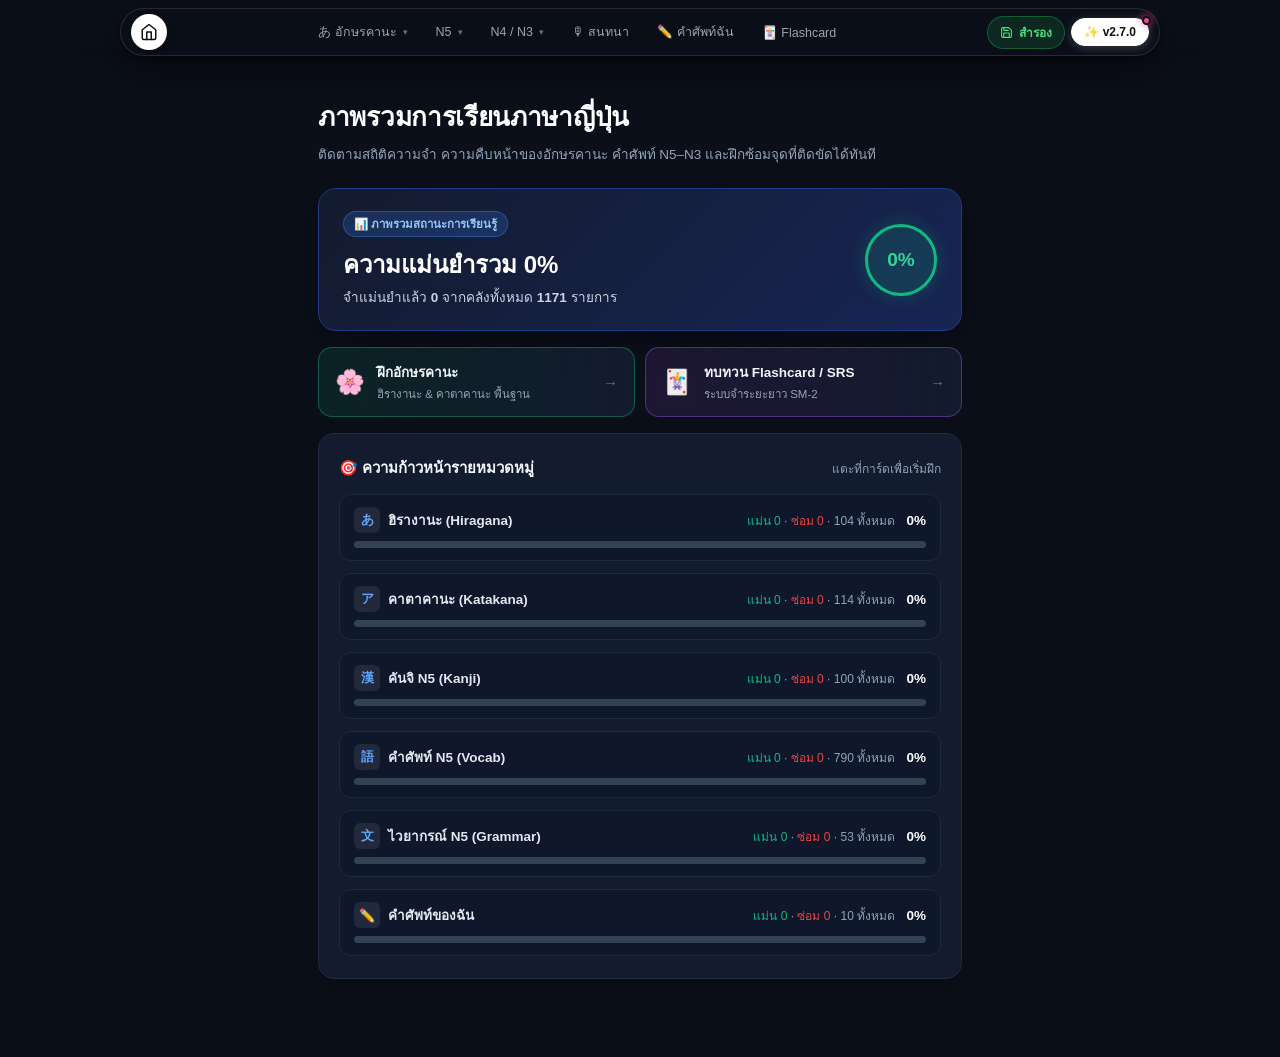
==== commit ae91baf2: "feat: add overview dashboard and update cache to v27" ====
--- a/index.html
+++ b/index.html
@@ -202,7 +202,7 @@
             "
             title="บันทึกการอัปเดตระบบ"
           >
-            <span>v2.7</span>
+            <span>✨ v2.7.0</span>
             <span class="changelog-unread-dot" id="changelog-badge-dot"></span>
           </button>
         </div>
@@ -394,7 +394,7 @@
                 border-radius: 10px;
                 font-weight: 600;
               "
-              >v2.6.1</span
+              >v2.7.0</span
             >
           </span>
           <button class="modal-x" onclick="closeChangelog()">✕</button>
@@ -415,8 +415,46 @@
             <div class="changelog-card latest">
               <div class="changelog-version-header">
                 <div class="changelog-version">
-                  v2.6.1 <span class="changelog-badge-new">LATEST</span>
+                  v2.7.0 <span class="changelog-badge-new">LATEST</span>
                 </div>
+                <div class="changelog-date">25 พ.ย. 2026</div>
+              </div>
+              <ul class="changelog-list">
+                <li>
+                  <span class="emoji">🏠</span>
+                  <div>
+                    <b>หน้าภาพรวมหลัก (Overview Dashboard):</b> เชื่อมโยงไอคอนรูปบ้านสู่หน้า Overview แสดงเปอร์เซ็นต์ความแม่นยำรวม สถิติจำแม่นแล้ว พร้อมทางลัดเริ่มซ่อมคำผิด และความก้าวหน้ารายหมวดหมู่
+                  </div>
+                </li>
+                <li>
+                  <span class="emoji">🔤</span>
+                  <div>
+                    <b>ปรับปรุงฮิรางานะ & คาตาคานะ:</b> รองรับอักษรคานะครบทุกชุด (เสียงหลัก, ขุ่น, กึ่งขุ่น, 拗音, 外来音) ซ่อนคำแปลเฉลยในโหมด Typing และจัดรูปแบบตัวอักษรควบ/ตัวเล็กให้อ่านง่าย
+                  </div>
+                </li>
+                <li>
+                  <span class="emoji">🎨</span>
+                  <div>
+                    <b>Modern Iconography & UI:</b> อัปเกรดแถบเมนูแคปซูลเป็น Minimal SVG Icons และ Japanese Typographic Badges (あ, ア, 漢, 語, 文) แทนที่อีโมจิเดิมที่ล้าสมัย
+                  </div>
+                </li>
+                <li>
+                  <span class="emoji">🔖</span>
+                  <div>
+                    <b>แก้ Bookmark ในคำศัพท์:</b> ปรับปุ่มรายการทบทวนให้ใช้ SVG Bookmark Icon ที่สลับสถานะบันทึก/ลบได้อย่างสมบูรณ์แบบไม่หลุดสไตล์
+                  </div>
+                </li>
+                <li>
+                  <span class="emoji">🧪</span>
+                  <div>
+                    <b>Automated Test Suite:</b> เพิ่มชุดทดสอบ Runtime Validation สำหรับตรวจสอบความสมบูรณ์ของคลังคำศัพท์และตรรกะควิซทุกระดับ
+                  </div>
+                </li>
+              </ul>
+            </div>
+            <div class="changelog-card">
+              <div class="changelog-version-header">
+                <div class="changelog-version">v2.6.1</div>
                 <div class="changelog-date">25 พ.ย. 2026</div>
               </div>
               <ul class="changelog-list">
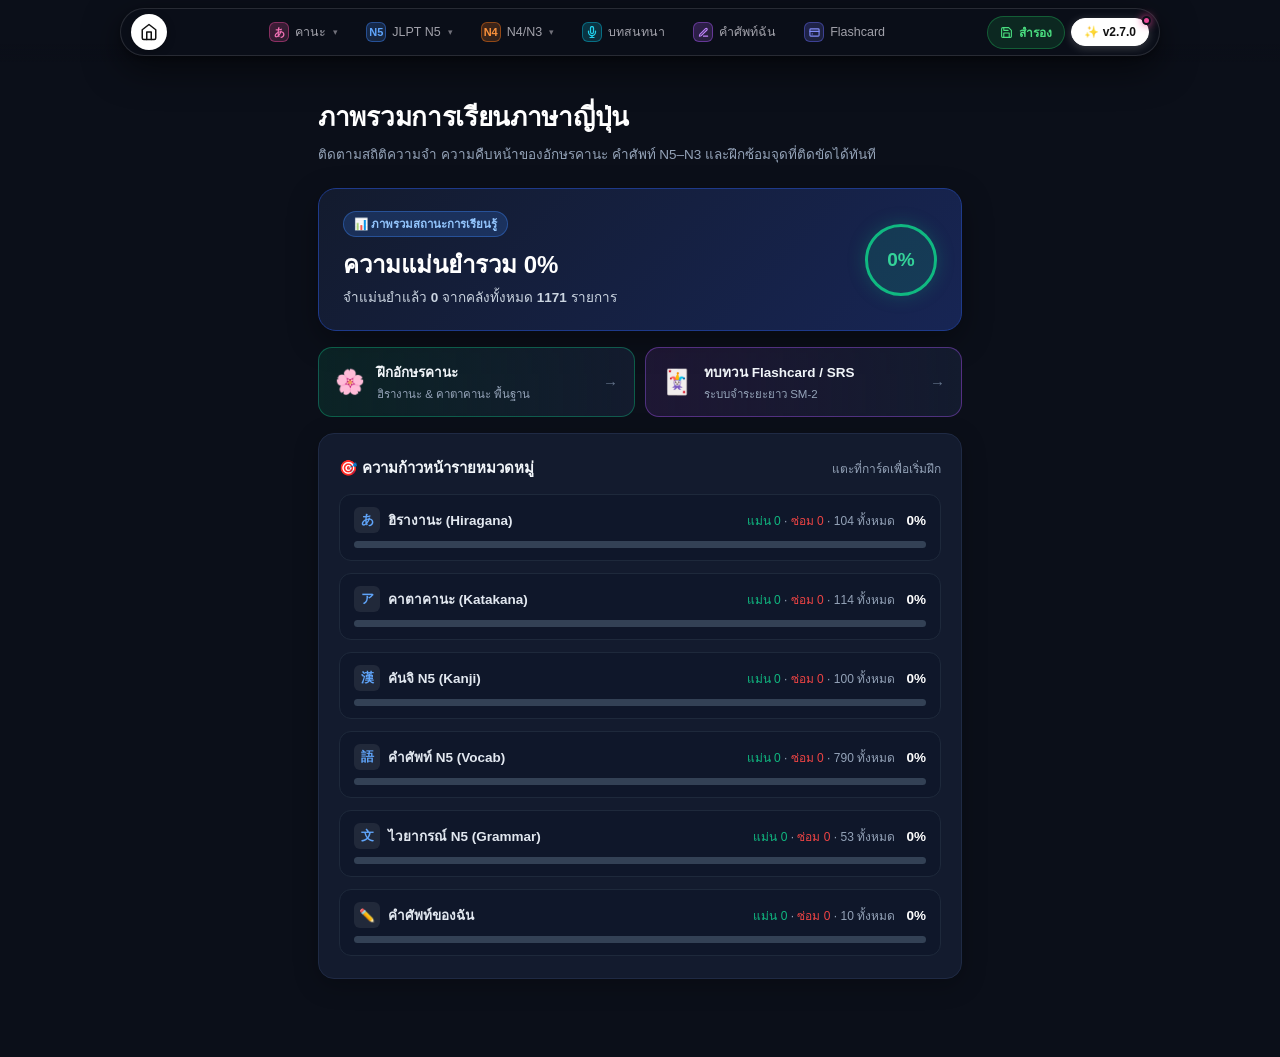
==== commit 7cb0b6a9: "feat: add shared stylesheet, navigation bar, and quiz word logic" ====
--- a/index.html
+++ b/index.html
@@ -47,7 +47,8 @@
               onclick="toggleNavDropdown('wrap-kana', event)"
               aria-haspopup="true"
             >
-              <span>あ อักษรคานะ</span>
+              <span class="nav-pill-badge badge-kana">あ</span>
+              <span>คานะ</span>
               <span class="nav-chevron">▾</span>
             </button>
             <div class="nav-dropdown-panel" role="menu">
@@ -58,7 +59,8 @@
                 onclick="selectNavLevel('hiragana', event)"
                 role="menuitem"
               >
-                あ ฮิรางานะ
+                <span class="nav-pill-badge badge-kana">あ</span>
+                <span>ฮิรางานะ</span>
               </button>
               <button
                 type="button"
@@ -67,7 +69,8 @@
                 onclick="selectNavLevel('katakana', event)"
                 role="menuitem"
               >
-                ア คาตาคานะ
+                <span class="nav-pill-badge badge-kana">ア</span>
+                <span>คาตาคานะ</span>
               </button>
             </div>
           </div>
@@ -81,7 +84,8 @@
               onclick="toggleNavDropdown('wrap-n5', event)"
               aria-haspopup="true"
             >
-              <span>N5</span>
+              <span class="nav-pill-badge badge-n5">N5</span>
+              <span>JLPT N5</span>
               <span class="nav-chevron">▾</span>
             </button>
             <div class="nav-dropdown-panel" role="menu">
@@ -92,7 +96,8 @@
                 onclick="selectNavLevel('n5', event)"
                 role="menuitem"
               >
-                漢 N5 คันจิ
+                <span class="nav-pill-badge badge-n5">漢</span>
+                <span>N5 คันจิ</span>
               </button>
               <button
                 type="button"
@@ -101,7 +106,8 @@
                 onclick="selectNavLevel('vocab5', event)"
                 role="menuitem"
               >
-                語 N5 คำศัพท์
+                <span class="nav-pill-badge badge-vocab">語</span>
+                <span>N5 คำศัพท์</span>
               </button>
               <button
                 type="button"
@@ -110,7 +116,8 @@
                 onclick="selectNavLevel('grammar5', event)"
                 role="menuitem"
               >
-                文 N5 ไวยากรณ์
+                <span class="nav-pill-badge badge-grammar">文</span>
+                <span>N5 ไวยากรณ์</span>
               </button>
             </div>
           </div>
@@ -124,7 +131,8 @@
               onclick="toggleNavDropdown('wrap-n4n3', event)"
               aria-haspopup="true"
             >
-              <span>N4 / N3</span>
+              <span class="nav-pill-badge badge-n4n3">N4</span>
+              <span>N4/N3</span>
               <span class="nav-chevron">▾</span>
             </button>
             <div class="nav-dropdown-panel" role="menu">
@@ -135,7 +143,8 @@
                 onclick="selectNavLevel('n4', event)"
                 role="menuitem"
               >
-                N4 คันจิ
+                <span class="nav-pill-badge badge-n4n3">N4</span>
+                <span>N4 คันจิ</span>
               </button>
               <button
                 type="button"
@@ -144,7 +153,8 @@
                 onclick="selectNavLevel('n3', event)"
                 role="menuitem"
               >
-                N3 คันจิ
+                <span class="nav-pill-badge badge-n4n3">N3</span>
+                <span>N3 คันจิ</span>
               </button>
             </div>
           </div>
@@ -156,15 +166,21 @@
             id="tab-scene"
             onclick="selectNavLevel('scene', event)"
           >
-            🎙 สนทนา
+            <span class="nav-pill-badge badge-scene">
+              <svg width="12" height="12" viewBox="0 0 24 24" fill="none" stroke="currentColor" stroke-width="2.5" stroke-linecap="round" stroke-linejoin="round"><path d="M12 1a3 3 0 0 0-3 3v8a3 3 0 0 0 6 0V4a3 3 0 0 0-3-3z"/><path d="M19 10v2a7 7 0 0 1-14 0v-2"/><line x1="12" y1="19" x2="12" y2="23"/><line x1="8" y1="23" x2="16" y2="23"/></svg>
+            </span>
+            <span>บทสนทนา</span>
           </button>
           <button
             type="button"
-            class="nav-pill-btn active"
+            class="nav-pill-btn"
             id="tab-custom"
             onclick="selectNavLevel('custom', event)"
           >
-            ✏️ คำศัพท์ฉัน
+            <span class="nav-pill-badge badge-custom">
+              <svg width="11" height="11" viewBox="0 0 24 24" fill="none" stroke="currentColor" stroke-width="2.5" stroke-linecap="round" stroke-linejoin="round"><path d="M12 20h9"/><path d="M16.5 3.5a2.121 2.121 0 0 1 3 3L7 19l-4 1 1-4L16.5 3.5z"/></svg>
+            </span>
+            <span>คำศัพท์ฉัน</span>
           </button>
           <button
             type="button"
@@ -173,7 +189,10 @@
             onclick="selectNavLevel('flashcard', event)"
             title="ระบบ Flashcard / SRS ทบทวน"
           >
-            🃏 Flashcard
+            <span class="nav-pill-badge badge-flash">
+              <svg width="11" height="11" viewBox="0 0 24 24" fill="none" stroke="currentColor" stroke-width="2.5" stroke-linecap="round" stroke-linejoin="round"><rect x="2" y="4" width="20" height="16" rx="2"/><path d="M7 15h0M2 9.5h20"/></svg>
+            </span>
+            <span>Flashcard</span>
           </button>
         </div>
 
--- a/css/shared.css
+++ b/css/shared.css
@@ -112,10 +112,71 @@
 .nav-dropdown-wrap {
   position: relative;
 }
+/* ── NAV PILL & ICON BADGES ── */
+.nav-pill-badge {
+  display: inline-flex;
+  align-items: center;
+  justify-content: center;
+  width: 20px;
+  height: 20px;
+  border-radius: 6px;
+  font-size: 11px;
+  font-weight: 700;
+  line-height: 1;
+  flex-shrink: 0;
+  transition: transform 0.15s ease;
+}
+.nav-pill-btn:hover .nav-pill-badge,
+.nav-drop-item:hover .nav-pill-badge {
+  transform: scale(1.12);
+}
+
+/* Color Themes for Categories */
+.badge-kana {
+  background: linear-gradient(135deg, rgba(236, 72, 153, 0.25) 0%, rgba(244, 114, 182, 0.15) 100%);
+  color: #f472b6;
+  border: 1px solid rgba(236, 72, 153, 0.45);
+}
+.badge-n5 {
+  background: linear-gradient(135deg, rgba(59, 130, 246, 0.25) 0%, rgba(96, 165, 250, 0.15) 100%);
+  color: #60a5fa;
+  border: 1px solid rgba(59, 130, 246, 0.45);
+}
+.badge-vocab {
+  background: linear-gradient(135deg, rgba(16, 185, 129, 0.25) 0%, rgba(52, 211, 153, 0.15) 100%);
+  color: #34d399;
+  border: 1px solid rgba(16, 185, 129, 0.45);
+}
+.badge-grammar {
+  background: linear-gradient(135deg, rgba(245, 158, 11, 0.25) 0%, rgba(251, 191, 36, 0.15) 100%);
+  color: #fbbf24;
+  border: 1px solid rgba(245, 158, 11, 0.45);
+}
+.badge-n4n3 {
+  background: linear-gradient(135deg, rgba(249, 115, 22, 0.25) 0%, rgba(251, 146, 60, 0.15) 100%);
+  color: #fb923c;
+  border: 1px solid rgba(249, 115, 22, 0.45);
+}
+.badge-scene {
+  background: linear-gradient(135deg, rgba(6, 182, 212, 0.25) 0%, rgba(34, 211, 238, 0.15) 100%);
+  color: #22d3ee;
+  border: 1px solid rgba(6, 182, 212, 0.45);
+}
+.badge-custom {
+  background: linear-gradient(135deg, rgba(168, 85, 247, 0.25) 0%, rgba(192, 132, 252, 0.15) 100%);
+  color: #c084fc;
+  border: 1px solid rgba(168, 85, 247, 0.45);
+}
+.badge-flash {
+  background: linear-gradient(135deg, rgba(99, 102, 241, 0.25) 0%, rgba(129, 140, 248, 0.15) 100%);
+  color: #818cf8;
+  border: 1px solid rgba(99, 102, 241, 0.45);
+}
+
 .nav-pill-btn {
   display: inline-flex;
   align-items: center;
-  gap: 5px;
+  gap: 6px;
   background: transparent;
   border: 1px solid transparent;
   border-radius: 9999px;
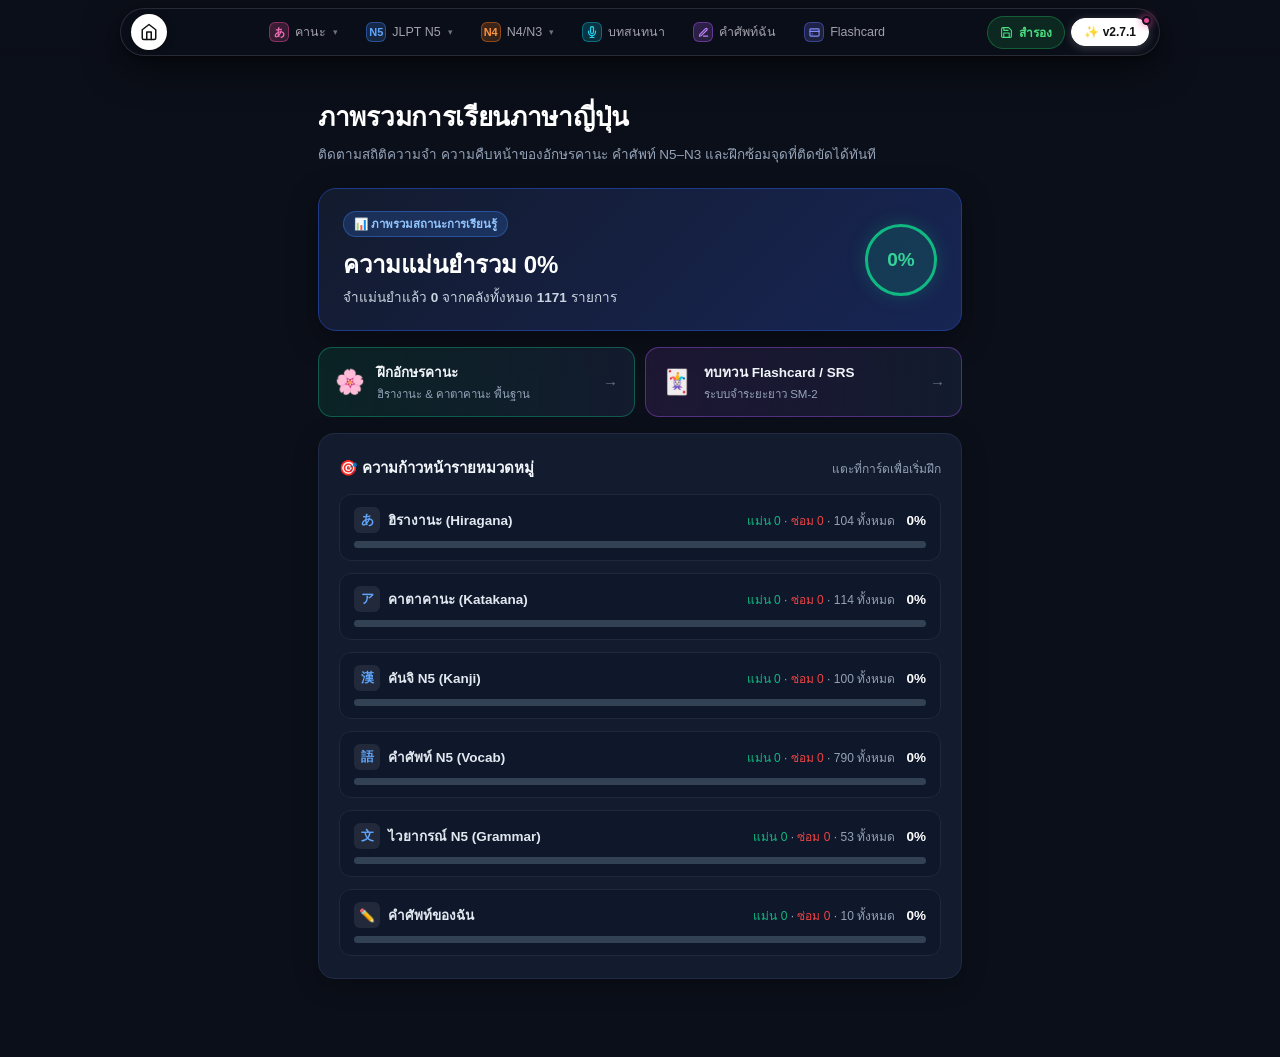
==== commit 84df8f85: "feat: add changelog module and update service worker cache to v27.1" ====
--- a/index.html
+++ b/index.html
@@ -221,7 +221,7 @@
             "
             title="บันทึกการอัปเดตระบบ"
           >
-            <span>✨ v2.7.0</span>
+            <span>✨ v2.7.1</span>
             <span class="changelog-unread-dot" id="changelog-badge-dot"></span>
           </button>
         </div>
@@ -413,7 +413,7 @@
                 border-radius: 10px;
                 font-weight: 600;
               "
-              >v2.7.0</span
+              >v2.7.1</span
             >
           </span>
           <button class="modal-x" onclick="closeChangelog()">✕</button>
@@ -434,8 +434,28 @@
             <div class="changelog-card latest">
               <div class="changelog-version-header">
                 <div class="changelog-version">
-                  v2.7.0 <span class="changelog-badge-new">LATEST</span>
+                  v2.7.1 <span class="changelog-badge-new">LATEST</span>
                 </div>
+                <div class="changelog-date">25 พ.ย. 2026</div>
+              </div>
+              <ul class="changelog-list">
+                <li>
+                  <span class="emoji">🎨</span>
+                  <div>
+                    <b>ยกระดับ Navbar ดีไซน์ใหม่:</b> เพิ่มแบดจ์สีประจำหมวดหมู่ (Glassmorphism Badges) แยกสีสวยงามสะดุดตา พร้อมแอนิเมชันขยายขนาดนุ่มนวลเมื่อ Hover
+                  </div>
+                </li>
+                <li>
+                  <span class="emoji">⚡</span>
+                  <div>
+                    <b>ระบบอัปเดตรายการทบทวนแบบ Real-time:</b> แก้ไขการปักหมุดคำศัพท์ ให้ตัวเลข Badge ด้านบน และชิปทบทวนซ้ำอัปเดตทันทีแบบเสี้ยววินาที ไม่ต้องรีเฟรชหน้า
+                  </div>
+                </li>
+              </ul>
+            </div>
+            <div class="changelog-card">
+              <div class="changelog-version-header">
+                <div class="changelog-version">v2.7.0</div>
                 <div class="changelog-date">25 พ.ย. 2026</div>
               </div>
               <ul class="changelog-list">
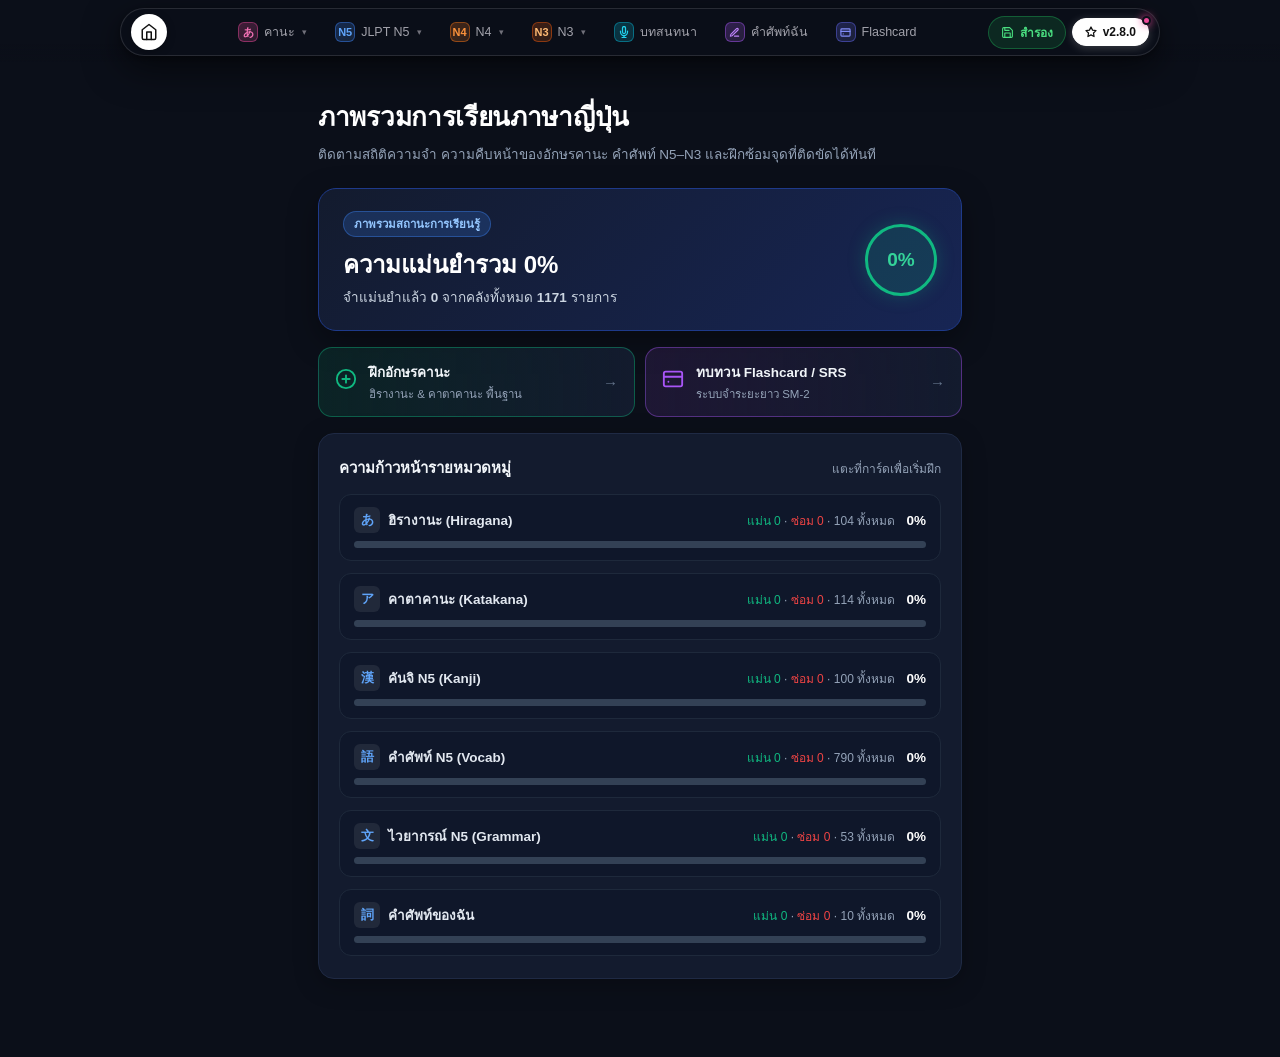
==== commit 2e67a2b9: "feat: add navigation system, shared styles, and quiz engine modules" ====
--- a/index.html
+++ b/index.html
@@ -122,17 +122,17 @@
             </div>
           </div>
 
-          <!-- 3. N4 / N3 Dropdown -->
-          <div class="nav-dropdown-wrap" id="wrap-n4n3">
+          <!-- 3. N4 Dropdown -->
+          <div class="nav-dropdown-wrap" id="wrap-n4">
             <button
               type="button"
               class="nav-pill-btn"
-              id="group-n4n3"
-              onclick="toggleNavDropdown('wrap-n4n3', event)"
+              id="group-n4"
+              onclick="toggleNavDropdown('wrap-n4', event)"
               aria-haspopup="true"
             >
-              <span class="nav-pill-badge badge-n4n3">N4</span>
-              <span>N4/N3</span>
+              <span class="nav-pill-badge badge-n4">N4</span>
+              <span>N4</span>
               <span class="nav-chevron">▾</span>
             </button>
             <div class="nav-dropdown-panel" role="menu">
@@ -143,9 +143,26 @@
                 onclick="selectNavLevel('n4', event)"
                 role="menuitem"
               >
-                <span class="nav-pill-badge badge-n4n3">N4</span>
+                <span class="nav-pill-badge badge-n4">漢</span>
                 <span>N4 คันจิ</span>
               </button>
+            </div>
+          </div>
+
+          <!-- 4. N3 Dropdown -->
+          <div class="nav-dropdown-wrap" id="wrap-n3">
+            <button
+              type="button"
+              class="nav-pill-btn"
+              id="group-n3"
+              onclick="toggleNavDropdown('wrap-n3', event)"
+              aria-haspopup="true"
+            >
+              <span class="nav-pill-badge badge-n3">N3</span>
+              <span>N3</span>
+              <span class="nav-chevron">▾</span>
+            </button>
+            <div class="nav-dropdown-panel" role="menu">
               <button
                 type="button"
                 class="nav-drop-item"
@@ -153,7 +170,7 @@
                 onclick="selectNavLevel('n3', event)"
                 role="menuitem"
               >
-                <span class="nav-pill-badge badge-n4n3">N3</span>
+                <span class="nav-pill-badge badge-n3">漢</span>
                 <span>N3 คันจิ</span>
               </button>
             </div>
@@ -221,7 +238,8 @@
             "
             title="บันทึกการอัปเดตระบบ"
           >
-            <span>✨ v2.7.1</span>
+            <svg width="12" height="12" viewBox="0 0 24 24" fill="none" stroke="currentColor" stroke-width="2.5" stroke-linecap="round" stroke-linejoin="round" style="flex-shrink:0;"><polygon points="12 2 15.09 8.26 22 9.27 17 14.14 18.18 21.02 12 17.77 5.82 21.02 7 14.14 2 9.27 8.91 8.26 12 2"/></svg>
+            <span>v2.8.0</span>
             <span class="changelog-unread-dot" id="changelog-badge-dot"></span>
           </button>
         </div>
@@ -268,6 +286,20 @@
       </div>
     </div>
 
+    <!-- BACK TO TOP BUTTON -->
+    <button
+      type="button"
+      id="btn-back-to-top"
+      class="btn-back-to-top"
+      onclick="window.scrollTo({top: 0, behavior: 'smooth'})"
+      title="กลับขึ้นด้านบน"
+      aria-label="กลับขึ้นด้านบน"
+    >
+      <svg width="20" height="20" viewBox="0 0 24 24" fill="none" stroke="currentColor" stroke-width="2.5" stroke-linecap="round" stroke-linejoin="round">
+        <path d="M18 15l-6-6-6 6"/>
+      </svg>
+    </button>
+
     <!-- BACKUP MODAL -->
     <div
       class="modal-overlay"
@@ -281,7 +313,10 @@
         aria-label="สำรองและกู้คืนข้อมูล"
       >
         <div class="modal-head">
-          <span>💾 สำรอง / กู้คืนข้อมูล</span>
+          <span style="display:flex;align-items:center;gap:8px;">
+            <svg width="16" height="16" viewBox="0 0 24 24" fill="none" stroke="#4ade80" stroke-width="2" stroke-linecap="round" stroke-linejoin="round"><path d="M19 21H5a2 2 0 0 1-2-2V5a2 2 0 0 1 2-2h11l5 5v11a2 2 0 0 1-2 2z"/><polyline points="17 21 17 13 7 13 7 21"/><polyline points="7 3 7 8 15 8"/></svg>
+            <span>สำรอง / กู้คืนข้อมูล</span>
+          </span>
           <button class="modal-x" onclick="closeBackup()">✕</button>
         </div>
         <div class="backup-info" id="backup-info"></div>
@@ -291,14 +326,16 @@
             style="justify-content: center; padding: 12px 16px"
             onclick="exportBackup()"
           >
-            ⬆️ ส่งออกไฟล์สำรอง
+            <svg width="15" height="15" viewBox="0 0 24 24" fill="none" stroke="currentColor" stroke-width="2.5" stroke-linecap="round" stroke-linejoin="round"><path d="M21 15v4a2 2 0 0 1-2 2H5a2 2 0 0 1-2-2v-4"/><polyline points="17 8 12 3 7 8"/><line x1="12" y1="3" x2="12" y2="15"/></svg>
+            ส่งออกไฟล์สำรอง
           </button>
           <button
             class="done-btn secondary btn-export"
             style="justify-content: center; padding: 12px 16px"
             onclick="document.getElementById('import-file').click()"
           >
-            ⬇️ นำเข้าจากไฟล์
+            <svg width="15" height="15" viewBox="0 0 24 24" fill="none" stroke="currentColor" stroke-width="2.5" stroke-linecap="round" stroke-linejoin="round"><path d="M21 15v4a2 2 0 0 1-2 2H5a2 2 0 0 1-2-2v-4"/><polyline points="7 10 12 15 17 10"/><line x1="12" y1="15" x2="12" y2="3"/></svg>
+            นำเข้าจากไฟล์
           </button>
           <input
             type="file"
@@ -360,23 +397,43 @@
         "
       >
         <div class="modal-head" style="flex-shrink: 0">
-          <span>🔁 รายการทบทวนซ้ำ</span>
+          <span style="display: flex; align-items: center; gap: 8px">
+            <svg width="16" height="16" viewBox="0 0 24 24" fill="none" stroke="#fbbf24" stroke-width="2.2" stroke-linecap="round" stroke-linejoin="round"><path d="M19 21l-7-5-7 5V5a2 2 0 0 1 2-2h10a2 2 0 0 1 2 2z"/></svg>
+            <span>รายการทบทวนซ้ำ</span>
+          </span>
           <button class="modal-x" onclick="closeReviewModal()">✕</button>
         </div>
         <div
           id="review-modal-body"
           style="overflow-y: auto; padding-right: 4px; margin-top: 8px; flex: 1"
         ></div>
-        <div style="flex-shrink: 0; margin-top: 12px">
+        <div style="flex-shrink: 0; margin-top: 14px">
           <button
             class="done-btn primary"
-            style="width: 100%; justify-content: center; padding: 11px"
+            style="
+              width: 100%;
+              display: flex;
+              align-items: center;
+              justify-content: center;
+              gap: 8px;
+              padding: 12px 16px;
+              background: #2563eb;
+              border: 1px solid #3b82f6;
+              border-radius: 12px;
+              color: #ffffff;
+              font-size: 14.5px;
+              font-weight: 600;
+              box-shadow: 0 4px 16px rgba(37, 99, 235, 0.35);
+              cursor: pointer;
+              transition: all 0.15s ease;
+            "
             onclick="
               closeReviewModal();
               startReviewQuiz();
             "
           >
-            🎯 เริ่มทดสอบคำในรายการ
+            <svg width="16" height="16" viewBox="0 0 24 24" fill="none" stroke="currentColor" stroke-width="2.5" stroke-linecap="round" stroke-linejoin="round"><polygon points="5 3 19 12 5 21 5 3"/></svg>
+            <span>เริ่มทดสอบคำในรายการ</span>
           </button>
         </div>
       </div>
@@ -402,7 +459,8 @@
       >
         <div class="modal-head" style="flex-shrink: 0">
           <span style="display: flex; align-items: center; gap: 8px">
-            <span>✨ บันทึกการอัปเดตระบบ</span>
+            <svg width="16" height="16" viewBox="0 0 24 24" fill="none" stroke="#a5b4fc" stroke-width="2" stroke-linecap="round" stroke-linejoin="round"><polygon points="12 2 15.09 8.26 22 9.27 17 14.14 18.18 21.02 12 17.77 5.82 21.02 7 14.14 2 9.27 8.91 8.26 12 2"/></svg>
+            <span>บันทึกการอัปเดตระบบ</span>
             <span
               style="
                 font-size: 11px;
@@ -413,7 +471,7 @@
                 border-radius: 10px;
                 font-weight: 600;
               "
-              >v2.7.1</span
+              >v2.8.0</span
             >
           </span>
           <button class="modal-x" onclick="closeChangelog()">✕</button>
@@ -434,8 +492,40 @@
             <div class="changelog-card latest">
               <div class="changelog-version-header">
                 <div class="changelog-version">
-                  v2.7.1 <span class="changelog-badge-new">LATEST</span>
+                  v2.8.0 <span class="changelog-badge-new">LATEST</span>
                 </div>
+                <div class="changelog-date">25 พ.ย. 2026</div>
+              </div>
+              <ul class="changelog-list">
+                <li>
+                  <span class="emoji">🗂️</span>
+                  <div>
+                    <b>แยกเมนูอิสระ JLPT N4 และ N3:</b> ปรับโครงสร้าง Navbar ใหม่ แยก N4 และ N3 ออกเป็น Dropdown ของตัวเอง เพื่อความสมดุลระดับเดียวกับ N5 และรองรับคำศัพท์/ไวยากรณ์ในอนาคต
+                  </div>
+                </li>
+                <li>
+                  <span class="emoji">⬆️</span>
+                  <div>
+                    <b>เพิ่มปุ่ม Back to Top:</b> ปุ่มลอยกระจก Dark Glassmorphism เลื่อนจอกลับขึ้นด้านบนอัตโนมัติแบบนุ่มนวล พร้อม Smart Fade-in ซ่อน/แสดงตามระยะเลื่อน
+                  </div>
+                </li>
+                <li>
+                  <span class="emoji">🎨</span>
+                  <div>
+                    <b>ยกเครื่อง Clean Vector UI 100%:</b> เปลี่ยนผ่านจาก Emoji เดิม สู่ Minimalist SVG Icons ในทุกจุด (ปุ่มเวอร์ชัน, Modal สำรองข้อมูล, วางหลายคำ และ Toast แจ้งเตือน)
+                  </div>
+                </li>
+                <li>
+                  <span class="emoji">📑</span>
+                  <div>
+                    <b>แผนงานบูรณาการแฟลชการ์ดสู่ระบบหลัก:</b> จัดทำพิมพ์เขียวสถาปัตยกรรมรวมระบบ SRS / SM-2 และ Streak เข้าสู่ Core App โดยตรง
+                  </div>
+                </li>
+              </ul>
+            </div>
+            <div class="changelog-card">
+              <div class="changelog-version-header">
+                <div class="changelog-version">v2.7.1</div>
                 <div class="changelog-date">25 พ.ย. 2026</div>
               </div>
               <ul class="changelog-list">
@@ -816,7 +906,10 @@
         aria-label="นำเข้าหลายคำ"
       >
         <div class="modal-head">
-          <span>📋 วางหลายคำ (Bulk Import)</span>
+          <span style="display:flex;align-items:center;gap:8px;">
+            <svg width="16" height="16" viewBox="0 0 24 24" fill="none" stroke="#60a5fa" stroke-width="2" stroke-linecap="round" stroke-linejoin="round"><path d="M16 4h2a2 2 0 0 1 2 2v14a2 2 0 0 1-2 2H6a2 2 0 0 1-2-2V6a2 2 0 0 1 2-2h2"/><rect x="8" y="2" width="8" height="4" rx="1" ry="1"/></svg>
+            <span>วางหลายคำ (Bulk Import)</span>
+          </span>
           <button class="modal-x" onclick="closeBulkModal()">✕</button>
         </div>
         <p
--- a/css/shared.css
+++ b/css/shared.css
@@ -151,6 +151,16 @@
   background: linear-gradient(135deg, rgba(245, 158, 11, 0.25) 0%, rgba(251, 191, 36, 0.15) 100%);
   color: #fbbf24;
   border: 1px solid rgba(245, 158, 11, 0.45);
+}
+.badge-n4 {
+  background: linear-gradient(135deg, rgba(249, 115, 22, 0.25) 0%, rgba(251, 146, 60, 0.15) 100%);
+  color: #fb923c;
+  border: 1px solid rgba(249, 115, 22, 0.45);
+}
+.badge-n3 {
+  background: linear-gradient(135deg, rgba(234, 88, 12, 0.25) 0%, rgba(249, 115, 22, 0.15) 100%);
+  color: #fdba74;
+  border: 1px solid rgba(234, 88, 12, 0.45);
 }
 .badge-n4n3 {
   background: linear-gradient(135deg, rgba(249, 115, 22, 0.25) 0%, rgba(251, 146, 60, 0.15) 100%);
@@ -674,7 +684,54 @@
   color: #e0b040;
 }
 
-/* Toast animations */
+/* ── BACK TO TOP BUTTON ── */
+.btn-back-to-top {
+  position: fixed;
+  bottom: 24px;
+  right: 24px;
+  width: 44px;
+  height: 44px;
+  border-radius: 50%;
+  background: rgba(22, 22, 26, 0.9);
+  backdrop-filter: blur(12px);
+  -webkit-backdrop-filter: blur(12px);
+  border: 1px solid rgba(255, 255, 255, 0.16);
+  color: #f1f5f9;
+  display: flex;
+  align-items: center;
+  justify-content: center;
+  cursor: pointer;
+  box-shadow: 0 8px 24px rgba(0, 0, 0, 0.5), 0 2px 6px rgba(0, 0, 0, 0.3);
+  z-index: 999;
+  opacity: 0;
+  visibility: hidden;
+  transform: translateY(14px) scale(0.9);
+  transition: opacity 0.22s ease, transform 0.22s ease, visibility 0.22s, background 0.15s, border-color 0.15s;
+}
+.btn-back-to-top.show {
+  opacity: 1;
+  visibility: visible;
+  transform: translateY(0) scale(1);
+}
+.btn-back-to-top:hover {
+  background: #2563eb;
+  border-color: #3b82f6;
+  color: #ffffff;
+  transform: translateY(-2px) scale(1.05);
+  box-shadow: 0 10px 28px rgba(37, 99, 235, 0.45);
+}
+.btn-back-to-top:active {
+  transform: scale(0.95);
+}
+
+@media (max-width: 600px) {
+  .btn-back-to-top {
+    bottom: 20px;
+    right: 18px;
+    width: 40px;
+    height: 40px;
+  }
+}
 @keyframes slideUp {
   from {
     transform: translateX(-50%) translateY(20px);
